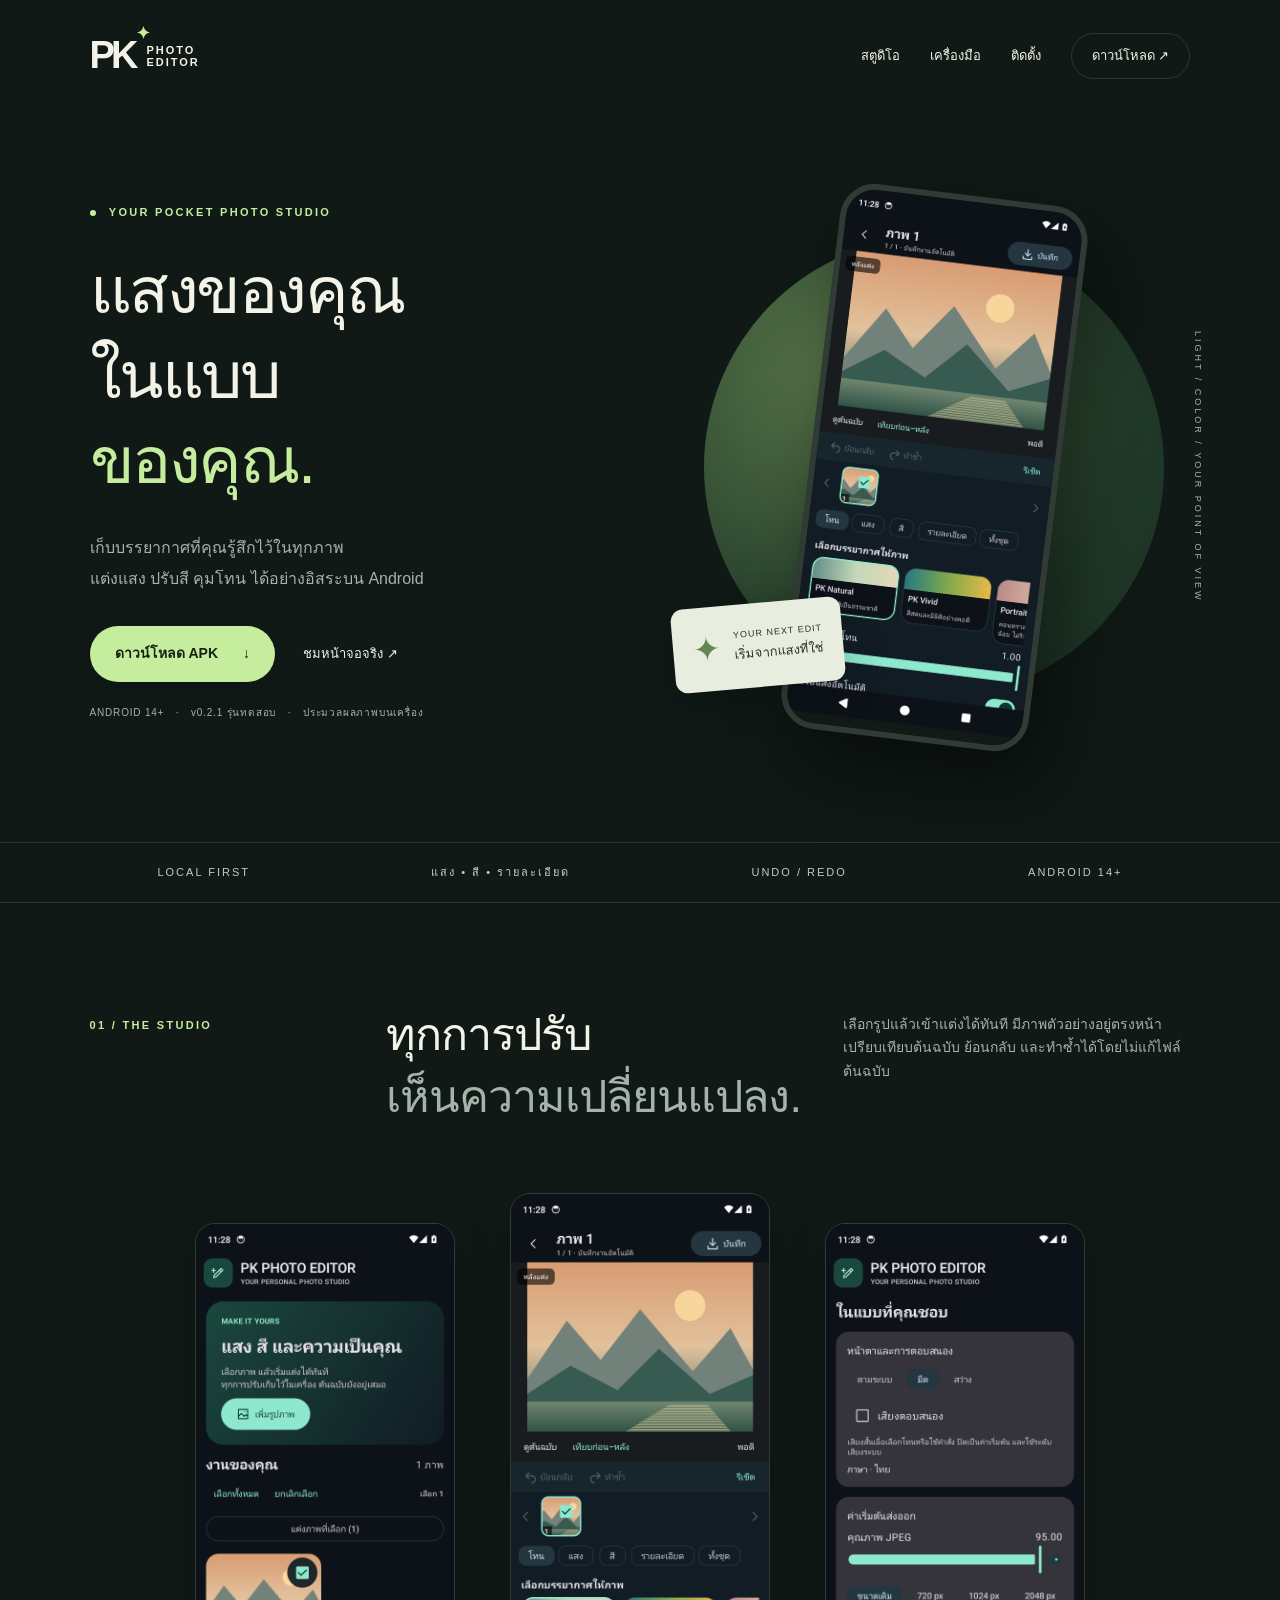
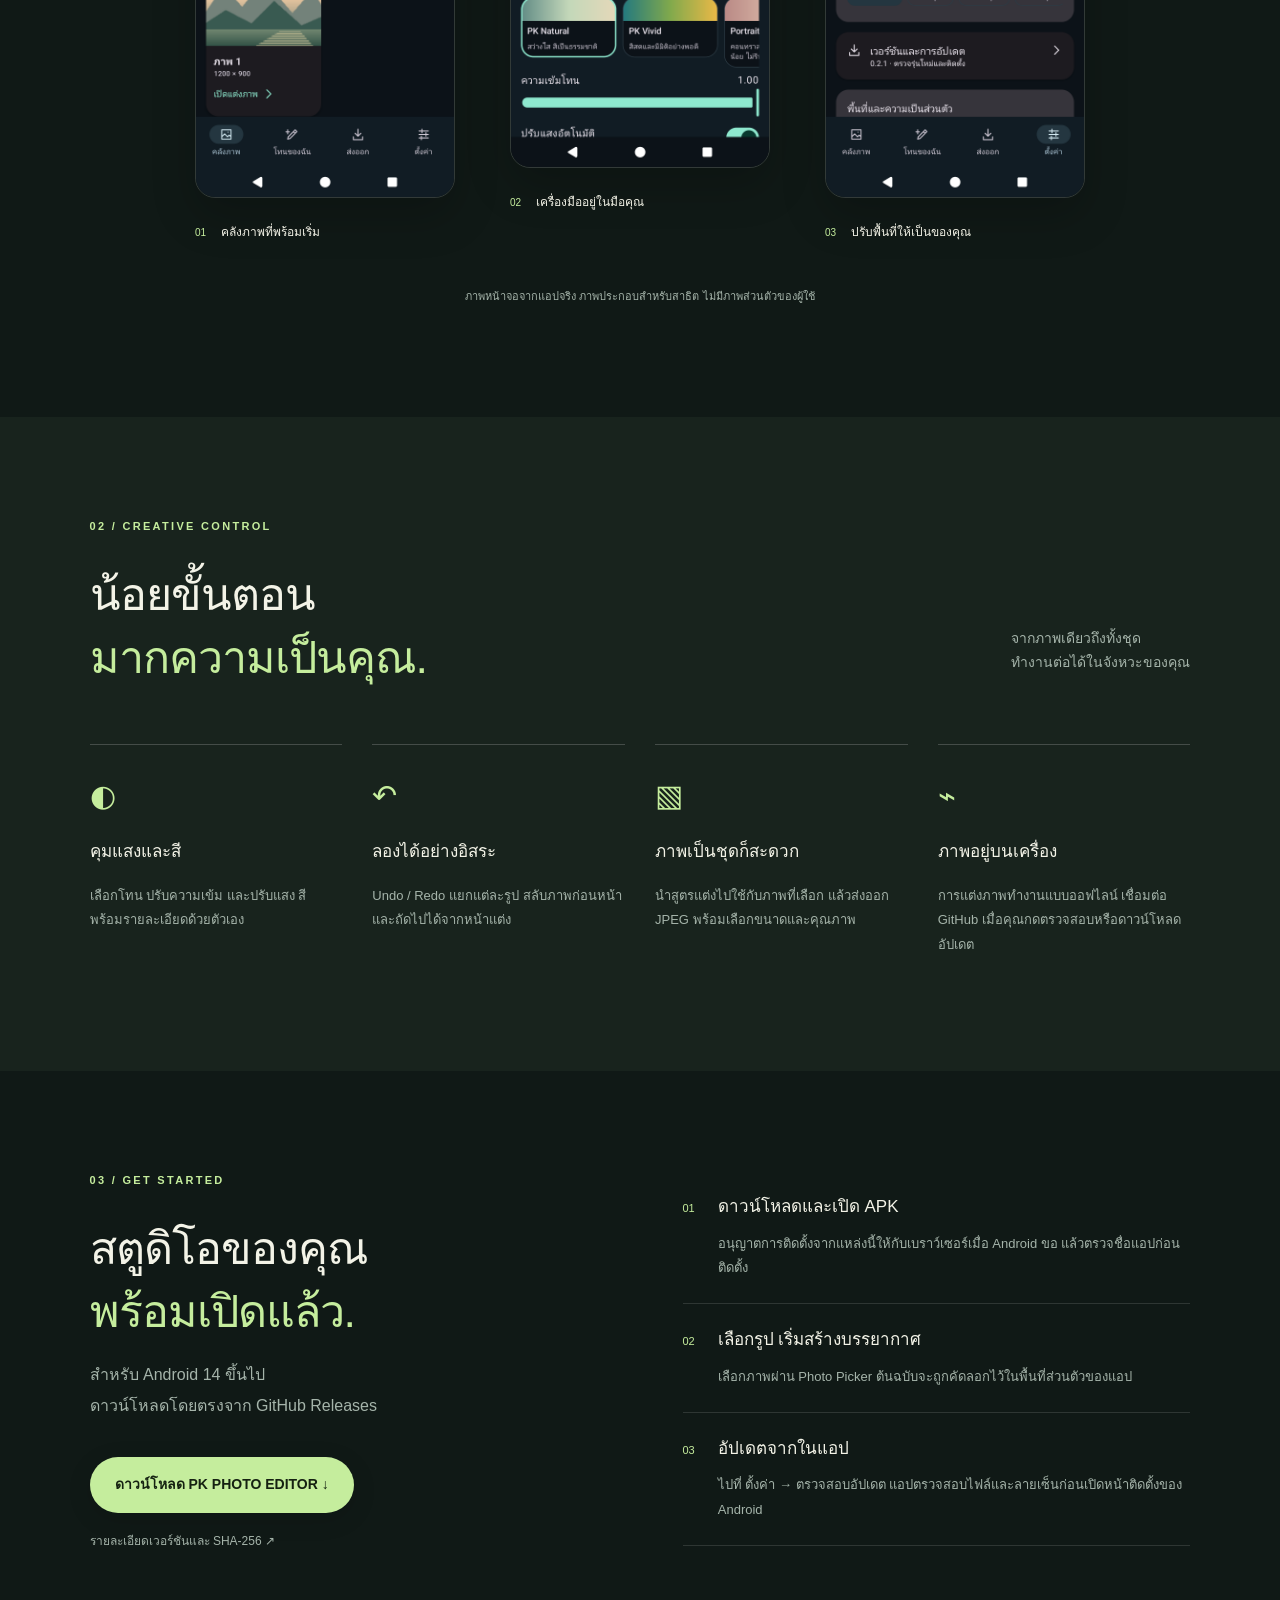
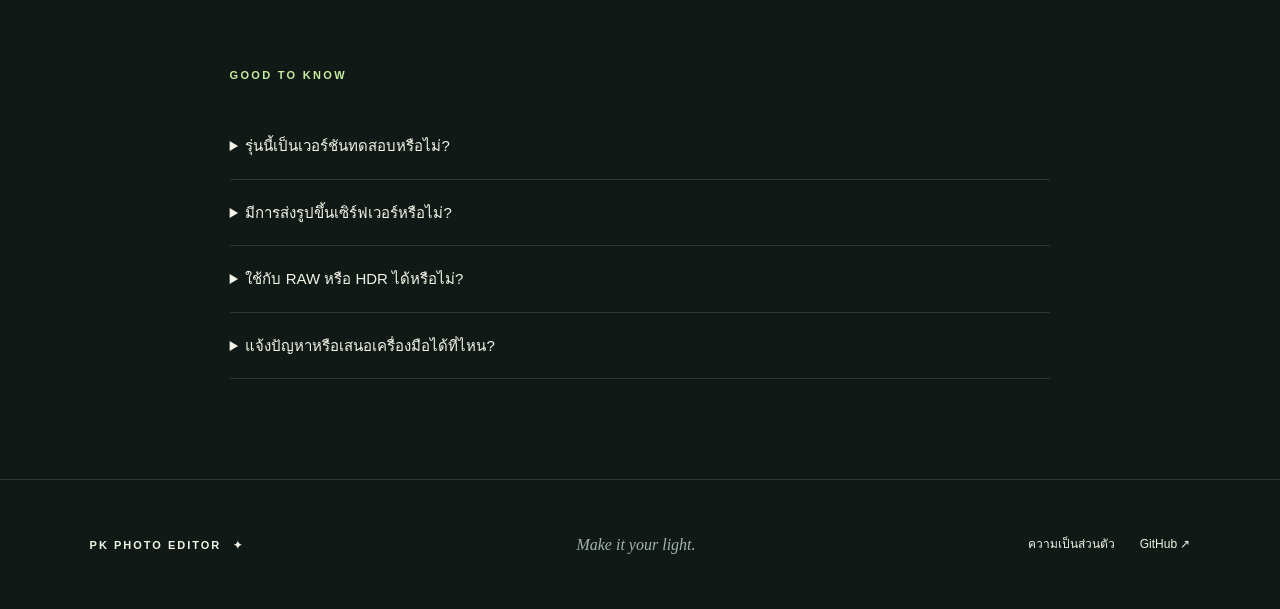
==== docs/index.html @ a4570e76 "Update official page for 0.2.1 installer fix" ====
<!doctype html>
<html lang="th"><head><meta charset="utf-8"><meta name="viewport" content="width=device-width,initial-scale=1"><meta name="theme-color" content="#101916"><meta name="description" content="PK PHOTO EDITOR โปรแกรมแต่งภาพบน Android 14 ขึ้นไป ปรับโทน แสง สี และจัดการภาพเป็นชุดบนเครื่องของคุณ"><title>PK PHOTO EDITOR — Make it your light.</title><link rel="stylesheet" href="style.css"></head>
<body><a class="skip" href="#main">ข้ามไปเนื้อหา</a><header><a class="brand" href="#" aria-label="PK PHOTO EDITOR หน้าแรก"><span class="mark">PK<span>✦</span></span><span>PHOTO<br>EDITOR</span></a><nav aria-label="เมนูหลัก"><a href="#studio">สตูดิโอ</a><a href="#features">เครื่องมือ</a><a href="#install">ติดตั้ง</a><a class="nav-download" href="https://github.com/hertzscream/PK-PHOTO-EDITOR/releases/latest">ดาวน์โหลด ↗</a></nav></header>
<main id="main"><section class="hero"><div class="hero-copy"><p class="eyebrow"><span class="dot"></span> YOUR POCKET PHOTO STUDIO</p><h1>แสงของคุณ<br>ในแบบ<span class="serif">ของคุณ.</span></h1><p class="lead">เก็บบรรยากาศที่คุณรู้สึกไว้ในทุกภาพ<br>แต่งแสง ปรับสี คุมโทน ได้อย่างอิสระบน Android</p><div class="actions"><a class="button primary" href="https://github.com/hertzscream/PK-PHOTO-EDITOR/releases/latest/download/PK-PHOTO-EDITOR.apk">ดาวน์โหลด APK <span>↓</span></a><a class="text-link" href="#studio">ชมหน้าจอจริง ↗</a></div><p class="meta">ANDROID 14+ <span>·</span> v0.2.1 รุ่นทดสอบ <span>·</span> ประมวลผลภาพบนเครื่อง</p></div><div class="hero-art"><div class="orb"></div><div class="phone"><div class="phone-top">PK PHOTO EDITOR <span>●</span></div><img src="assets/editor.png" width="450" height="1000" alt="หน้าจอแต่งภาพจริงของ PK PHOTO EDITOR" fetchpriority="high"><div class="phone-bottom"></div></div><div class="floating-note"><span>✦</span><div>YOUR NEXT EDIT<br><strong>เริ่มจากแสงที่ใช่</strong></div></div><span class="vertical-caption">LIGHT / COLOR / YOUR POINT OF VIEW</span></div></section>
<div class="ribbon"><span>LOCAL FIRST</span><span>แสง • สี • รายละเอียด</span><span>UNDO / REDO</span><span>ANDROID 14+</span></div>
<section class="studio section" id="studio"><div class="section-heading"><p class="eyebrow">01 / THE STUDIO</p><h2>ทุกการปรับ<br><span class="muted">เห็นความเปลี่ยนแปลง.</span></h2><p>เลือกรูปแล้วเข้าแต่งได้ทันที มีภาพตัวอย่างอยู่ตรงหน้า เปรียบเทียบต้นฉบับ ย้อนกลับ และทำซ้ำได้โดยไม่แก้ไฟล์ต้นฉบับ</p></div><div class="screens"><figure><img src="assets/library.png" alt="คลังรูปพร้อมปุ่มเปิดแต่งภาพ" loading="lazy" width="450" height="1000"><figcaption><span>01</span> คลังภาพที่พร้อมเริ่ม</figcaption></figure><figure class="featured"><img src="assets/editor.png" alt="ตัวอย่างภาพ เครื่องมือปรับโทน และปุ่มย้อนกลับ" loading="lazy" width="450" height="1000"><figcaption><span>02</span> เครื่องมืออยู่ในมือคุณ</figcaption></figure><figure><img src="assets/settings.png" alt="หน้าตั้งค่าธีม เสียง และตรวจสอบอัปเดต" loading="lazy" width="450" height="1000"><figcaption><span>03</span> ปรับพื้นที่ให้เป็นของคุณ</figcaption></figure></div><p class="caption">ภาพหน้าจอจากแอปจริง ภาพประกอบสำหรับสาธิต ไม่มีภาพส่วนตัวของผู้ใช้</p></section>
<section class="features section" id="features"><p class="eyebrow">02 / CREATIVE CONTROL</p><div class="feature-heading"><h2>น้อยขั้นตอน<br><span class="serif">มากความเป็นคุณ.</span></h2><p>จากภาพเดียวถึงทั้งชุด<br>ทำงานต่อได้ในจังหวะของคุณ</p></div><div class="feature-grid"><article><span class="feature-icon">◐</span><h3>คุมแสงและสี</h3><p>เลือกโทน ปรับความเข้ม และปรับแสง สี พร้อมรายละเอียดด้วยตัวเอง</p></article><article><span class="feature-icon">↶</span><h3>ลองได้อย่างอิสระ</h3><p>Undo / Redo แยกแต่ละรูป สลับภาพก่อนหน้าและถัดไปได้จากหน้าแต่ง</p></article><article><span class="feature-icon">▧</span><h3>ภาพเป็นชุดก็สะดวก</h3><p>นำสูตรแต่งไปใช้กับภาพที่เลือก แล้วส่งออก JPEG พร้อมเลือกขนาดและคุณภาพ</p></article><article><span class="feature-icon">⌁</span><h3>ภาพอยู่บนเครื่อง</h3><p>การแต่งภาพทำงานแบบออฟไลน์ เชื่อมต่อ GitHub เมื่อคุณกดตรวจสอบหรือดาวน์โหลดอัปเดต</p></article></div></section>
<section class="install section" id="install"><div><p class="eyebrow">03 / GET STARTED</p><h2>สตูดิโอของคุณ<br><span class="serif">พร้อมเปิดแล้ว.</span></h2><p class="lead">สำหรับ Android 14 ขึ้นไป<br>ดาวน์โหลดโดยตรงจาก GitHub Releases</p><a class="button primary" href="https://github.com/hertzscream/PK-PHOTO-EDITOR/releases/latest/download/PK-PHOTO-EDITOR.apk">ดาวน์โหลด PK PHOTO EDITOR ↓</a><a class="release-link" href="https://github.com/hertzscream/PK-PHOTO-EDITOR/releases/latest">รายละเอียดเวอร์ชันและ SHA-256 ↗</a></div><ol><li><span>01</span><div><h3>ดาวน์โหลดและเปิด APK</h3><p>อนุญาตการติดตั้งจากแหล่งนี้ให้กับเบราว์เซอร์เมื่อ Android ขอ แล้วตรวจชื่อแอปก่อนติดตั้ง</p></div></li><li><span>02</span><div><h3>เลือกรูป เริ่มสร้างบรรยากาศ</h3><p>เลือกภาพผ่าน Photo Picker ต้นฉบับจะถูกคัดลอกไว้ในพื้นที่ส่วนตัวของแอป</p></div></li><li><span>03</span><div><h3>อัปเดตจากในแอป</h3><p>ไปที่ ตั้งค่า → ตรวจสอบอัปเดต แอปตรวจสอบไฟล์และลายเซ็นก่อนเปิดหน้าติดตั้งของ Android</p></div></li></ol></section>
<section class="faq section"><p class="eyebrow">GOOD TO KNOW</p><details><summary>รุ่นนี้เป็นเวอร์ชันทดสอบหรือไม่?</summary><p>ใช่ รุ่น 0.2.1 เป็น APK สำหรับทดสอบ ใช้ debug signing เดิมเพื่ออัปเดตจากรุ่นก่อนหน้า ควรสำรองภาพที่ส่งออกแล้วก่อนเปลี่ยนเครื่องหรือถอนการติดตั้ง</p></details><details><summary>มีการส่งรูปขึ้นเซิร์ฟเวอร์หรือไม่?</summary><p>ไม่มีการอัปโหลดรูปเพื่อแต่งภาพ รูปและสูตรแต่งจัดเก็บบนเครื่อง การตรวจสอบอัปเดตติดต่อ GitHub เพื่อรับข้อมูลเวอร์ชันและ APK เท่านั้น</p></details><details><summary>ใช้กับ RAW หรือ HDR ได้หรือไม่?</summary><p>ระบบแต่งและส่งออกปัจจุบันเป็น SDR JPEG ไม่ใช่กระบวนการพัฒนา RAW หรือส่งออก HDR</p></details><details><summary>แจ้งปัญหาหรือเสนอเครื่องมือได้ที่ไหน?</summary><p><a href="https://github.com/hertzscream/PK-PHOTO-EDITOR/issues">เปิด Issue บน GitHub</a> พร้อมรุ่น Android และขั้นตอนที่พบปัญหา โปรดอย่าแนบภาพส่วนตัวหรือข้อมูลลับ</p></details></section></main>
<footer><a class="brand" href="#">PK PHOTO EDITOR <span>✦</span></a><p>Make it your light.</p><div><a href="privacy.html">ความเป็นส่วนตัว</a><a href="https://github.com/hertzscream/PK-PHOTO-EDITOR">GitHub ↗</a></div></footer></body></html>
---- docs/style.css ----
:root{color-scheme:dark;--bg:#101916;--panel:#19251f;--ink:#f3f3e7;--muted:#a5b4aa;--mint:#c5ed9d;--line:#ffffff20}*{box-sizing:border-box}html{scroll-behavior:smooth;scroll-padding-top:30px}body{margin:0;background:var(--bg);color:var(--ink);font-family:Tahoma,"Segoe UI",sans-serif;line-height:1.7}a{color:inherit;text-decoration:none}a:focus-visible,summary:focus-visible{outline:3px solid var(--mint);outline-offset:5px}a:hover{color:var(--mint)}header,main,footer{max-width:1440px;margin:auto}header{height:112px;display:flex;align-items:center;justify-content:space-between;padding:0 7%}.brand{display:flex;align-items:center;gap:12px;font-size:11px;font-weight:800;line-height:1.1;letter-spacing:2px}.mark{font-size:38px;letter-spacing:-4px;position:relative}.mark span{font-size:17px;position:absolute;right:-12px;top:-10px;color:var(--mint)}nav{display:flex;align-items:center;gap:30px;font-size:13px}.nav-download{border:1px solid var(--line);padding:11px 20px;border-radius:25px}.hero{padding:55px 7% 75px;display:grid;grid-template-columns:1.15fr 1fr;min-height:730px;align-items:center;overflow:hidden}.eyebrow{font-size:11px;letter-spacing:2.3px;font-weight:700;color:var(--mint);margin:0 0 28px}.dot{display:inline-block;background:var(--mint);height:6px;width:6px;border-radius:50%;margin-right:8px}h1{font-size:clamp(45px,5.1vw,74px);font-weight:500;line-height:1.3;letter-spacing:-2.5px;margin:0 0 28px}.serif{color:var(--mint);font-weight:400}h1 .serif{display:block}.lead{color:var(--muted);font-size:16px;line-height:1.95}.actions{display:flex;gap:28px;align-items:center;margin:32px 0 22px}.button{display:inline-flex;align-items:center;justify-content:center;gap:25px;padding:16px 25px;border-radius:40px;font-weight:700;font-size:14px}.primary{background:var(--mint);color:#152111;box-shadow:0 6px 25px #0002}.primary:hover{background:#d8ffb4;color:#152111;transform:translateY(-2px)}.text-link{font-size:13px}.meta{font-size:10px;letter-spacing:.8px;color:var(--muted)}.meta span{padding:0 8px}.hero-art{height:590px;position:relative;display:flex;justify-content:center;align-items:center}.orb{position:absolute;width:460px;height:460px;background:radial-gradient(circle at 30% 30%,#587649,#213a29 65%,#1a2e22);border-radius:50%}.phone{position:relative;width:249px;border:6px solid #2f3b34;border-radius:35px;overflow:hidden;background:#101916;box-shadow:20px 35px 70px #0007;transform:rotate(7deg)}.phone img{display:block;width:100%;height:auto;aspect-ratio:450/1000;object-fit:cover}.phone-top{display:none}.phone-bottom{height:10px;background:#121916}.floating-note{position:absolute;bottom:75px;left:-5px;display:flex;align-items:center;gap:12px;background:#e9eddf;color:#263524;padding:14px 20px;border-radius:12px;box-shadow:0 10px 40px #0003;transform:rotate(-5deg);font-size:9px;letter-spacing:1px}.floating-note>span{font-size:33px;color:#668555}.floating-note strong{font-size:13px;letter-spacing:0;font-weight:500}.vertical-caption{position:absolute;right:-15px;writing-mode:vertical-rl;letter-spacing:3px;font-size:9px;color:var(--muted)}.ribbon{display:flex;justify-content:space-around;gap:20px;padding:20px 6%;border-top:1px solid var(--line);border-bottom:1px solid var(--line);font-size:11px;letter-spacing:2px;color:#c2cebf}.section{padding:100px 7%}h2{font-size:clamp(32px,3.5vw,48px);line-height:1.4;letter-spacing:-1px;font-weight:500;margin:0}.muted{color:var(--muted)}.section-heading{display:grid;grid-template-columns:1fr 1.6fr 1.3fr;gap:30px;align-items:start}.section-heading .eyebrow{padding-top:13px}.section-heading>p:last-child{color:var(--muted);font-size:14px;margin:10px 0}.screens{display:grid;grid-template-columns:repeat(3,1fr);gap:55px;max-width:890px;margin:65px auto 0;align-items:start}figure{margin:30px 0 0}figure.featured{margin:0}figure img{width:100%;height:auto;border-radius:20px;border:1px solid #ffffff25;box-shadow:0 18px 45px #0003}figcaption{font-size:12px;margin:15px 0}figcaption span{color:var(--mint);margin-right:12px;font-size:10px}.caption{color:var(--muted);font-size:11px;text-align:center;margin-top:30px}.features{background:#18231d}.feature-heading{display:flex;align-items:end;justify-content:space-between;gap:30px}.feature-heading>p{color:var(--muted);font-size:14px}.feature-grid{display:grid;grid-template-columns:repeat(4,1fr);gap:30px;margin-top:55px}.feature-grid article{border-top:1px solid #ffffff30;padding-top:25px}.feature-icon{color:var(--mint);font-size:30px}h3{font-size:17px;font-weight:500}.feature-grid p,.install li p{font-size:13px;color:var(--muted);line-height:1.9}.install{display:grid;grid-template-columns:1fr 1fr;gap:85px}.release-link{display:block;font-size:12px;color:var(--muted);margin-top:18px}.install .button{margin-top:20px}.install ol{padding:0;list-style:none;margin:0}.install li{display:flex;gap:23px;padding:22px 0;border-bottom:1px solid var(--line)}.install li>span{font-size:11px;color:var(--mint);padding-top:6px}.install h3{margin:0 0 10px}.install li p{margin:0}.faq{padding-top:15px;max-width:1000px;margin:auto}details{border-bottom:1px solid var(--line);padding:20px 0}summary{cursor:pointer;font-size:15px}details p{color:var(--muted);font-size:14px;max-width:760px}details a{text-decoration:underline}footer{border-top:1px solid var(--line);padding:35px 7%;display:flex;align-items:center;justify-content:space-between;gap:20px}footer p{font-family:Georgia,serif;font-style:italic;color:var(--muted)}footer div{display:flex;gap:25px;font-size:12px}.skip{position:absolute;top:-100px;left:20px;padding:12px;background:var(--mint);color:#101916;z-index:9}.skip:focus{top:10px}@media(max-width:850px){header{height:90px;padding:0 6%}nav{gap:16px}nav a:first-child{display:none}.hero{grid-template-columns:1fr 1fr;padding:35px 6% 60px;min-height:auto}h1{font-size:45px}.hero-art{height:490px}.orb{width:330px;height:330px}.phone{width:210px}.floating-note{left:-10px;bottom:20px}.vertical-caption{display:none}.section{padding:70px 6%}.section-heading{grid-template-columns:1fr 1.6fr}.section-heading>p:last-child{grid-column:2}.screens{gap:25px}.feature-grid{grid-template-columns:1fr 1fr}.install{gap:40px}.actions{align-items:start;flex-direction:column;gap:16px}.ribbon{font-size:9px;letter-spacing:1px}}@media(max-width:700px){nav a{display:none}nav .nav-download{display:block}.hero{display:flex;flex-direction:column;align-items:start;gap:30px;padding-top:30px}.hero-copy{width:100%}h1{font-size:48px}.hero-art{height:490px;width:100%}.phone{width:215px}.floating-note{left:4%;bottom:30px}.orb{width:350px;height:350px}.lead{font-size:14px}.actions{flex-direction:row;align-items:center;gap:18px}.button{font-size:12px;padding:15px 20px}.meta{font-size:9px;letter-spacing:0}.ribbon span:nth-child(2){display:none}.section-heading{display:block}.section-heading>p:last-child{max-width:330px;margin-top:22px}.screens{gap:14px;grid-template-columns:1fr 1fr;margin-top:35px}.screens figure:last-child{display:none}.screens figure{margin:15px 0 0}.screens figure.featured{margin:0}.screens img{border-radius:15px}figcaption{font-size:10px}figcaption span{margin-right:5px}.feature-heading{display:block}.feature-heading>p{margin-top:25px}.feature-grid{gap:25px}.feature-grid h3{font-size:15px}.feature-grid p{font-size:12px}.install{display:block}.install ol{margin-top:40px}.section{padding:60px 6%}.faq{padding-top:0}footer{flex-wrap:wrap}footer .brand{font-size:10px}footer p{font-size:13px}footer div{width:100%;font-size:11px}summary{font-size:14px}}@media(prefers-reduced-motion:reduce){html{scroll-behavior:auto}.primary:hover{transform:none}}
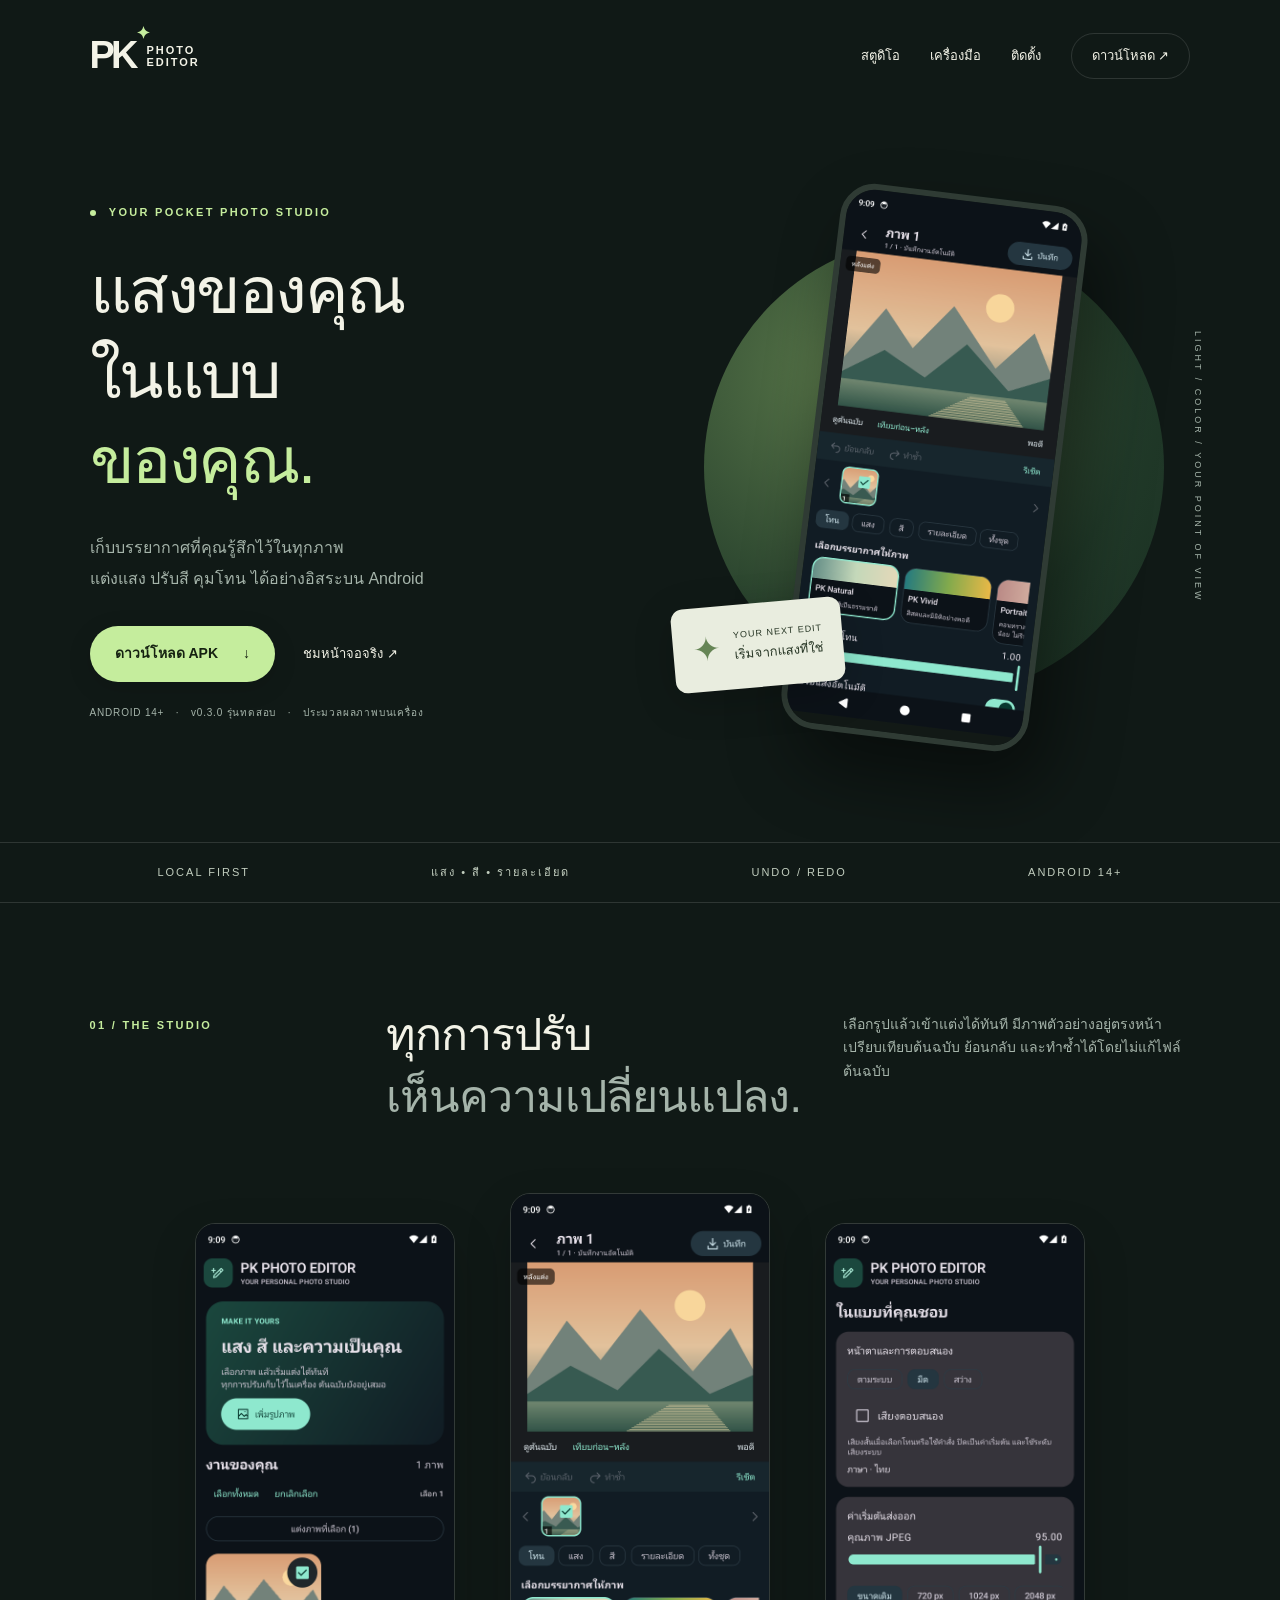
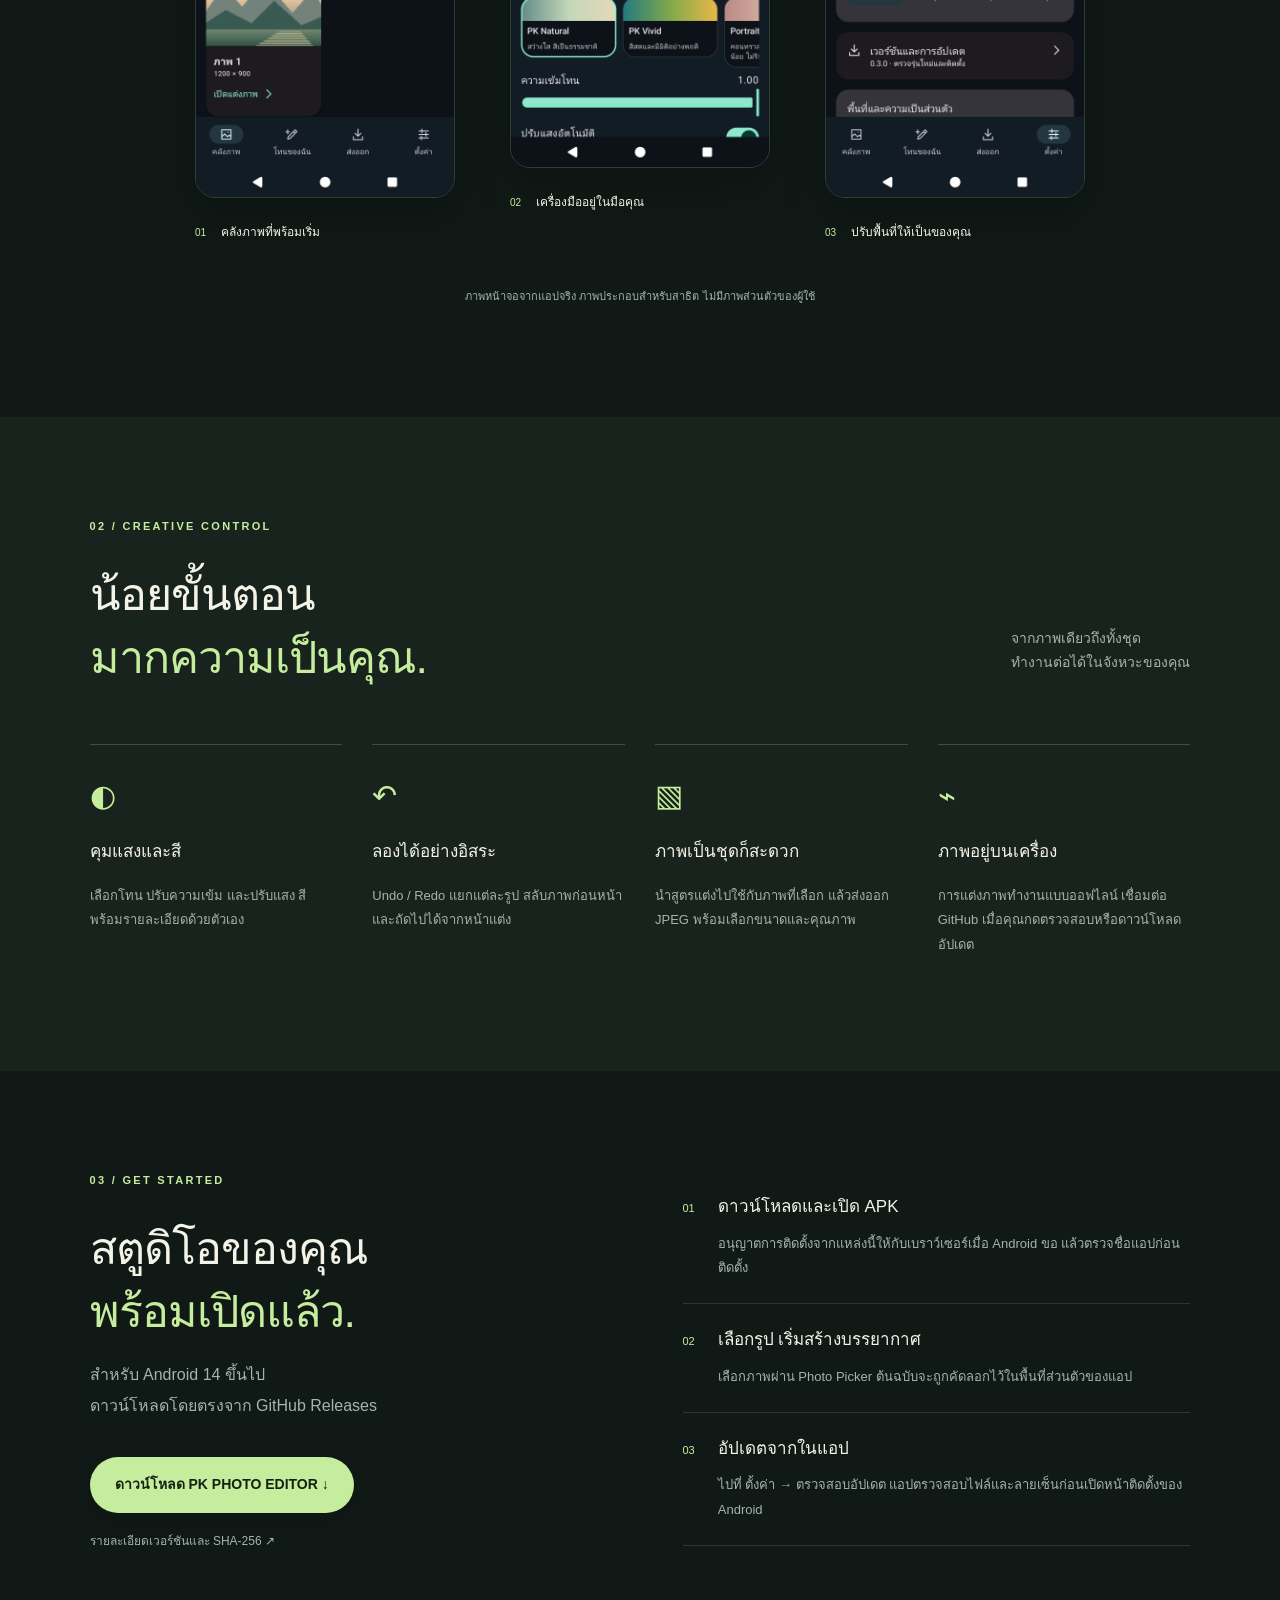
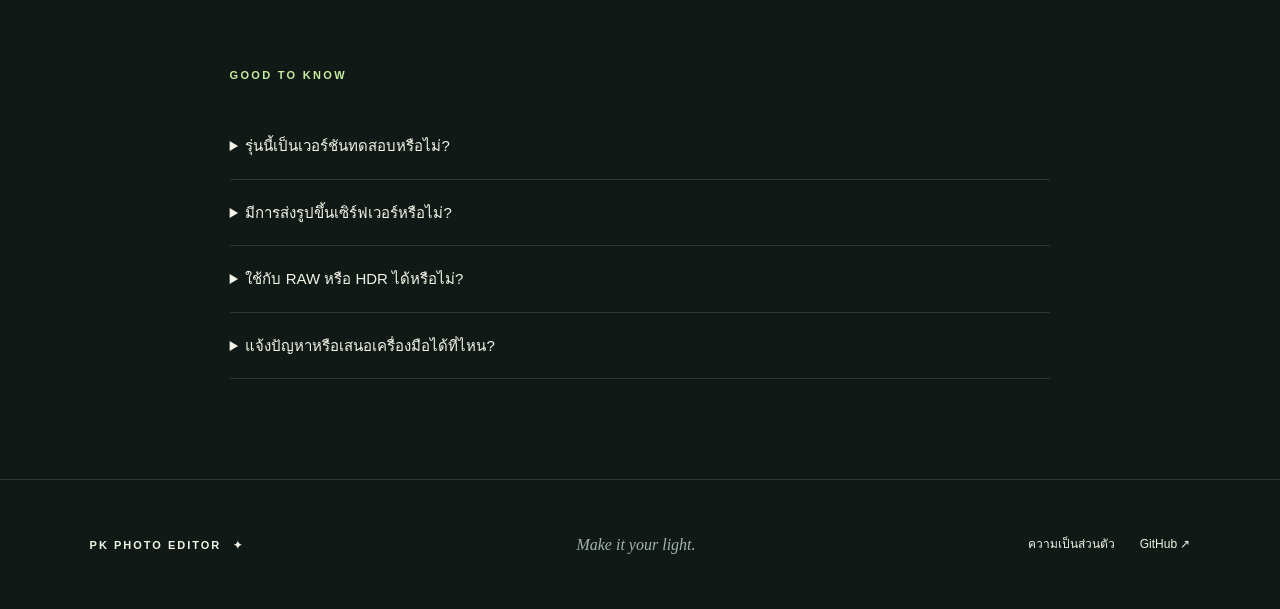
==== commit 60350b24: "Announce 0.3.0 DSLR color presets and update product screenshots" ====
--- a/docs/index.html
+++ b/docs/index.html
@@ -1,10 +1,10 @@
 <!doctype html>
 <html lang="th"><head><meta charset="utf-8"><meta name="viewport" content="width=device-width,initial-scale=1"><meta name="theme-color" content="#101916"><meta name="description" content="PK PHOTO EDITOR โปรแกรมแต่งภาพบน Android 14 ขึ้นไป ปรับโทน แสง สี และจัดการภาพเป็นชุดบนเครื่องของคุณ"><title>PK PHOTO EDITOR — Make it your light.</title><link rel="stylesheet" href="style.css"></head>
 <body><a class="skip" href="#main">ข้ามไปเนื้อหา</a><header><a class="brand" href="#" aria-label="PK PHOTO EDITOR หน้าแรก"><span class="mark">PK<span>✦</span></span><span>PHOTO<br>EDITOR</span></a><nav aria-label="เมนูหลัก"><a href="#studio">สตูดิโอ</a><a href="#features">เครื่องมือ</a><a href="#install">ติดตั้ง</a><a class="nav-download" href="https://github.com/hertzscream/PK-PHOTO-EDITOR/releases/latest">ดาวน์โหลด ↗</a></nav></header>
-<main id="main"><section class="hero"><div class="hero-copy"><p class="eyebrow"><span class="dot"></span> YOUR POCKET PHOTO STUDIO</p><h1>แสงของคุณ<br>ในแบบ<span class="serif">ของคุณ.</span></h1><p class="lead">เก็บบรรยากาศที่คุณรู้สึกไว้ในทุกภาพ<br>แต่งแสง ปรับสี คุมโทน ได้อย่างอิสระบน Android</p><div class="actions"><a class="button primary" href="https://github.com/hertzscream/PK-PHOTO-EDITOR/releases/latest/download/PK-PHOTO-EDITOR.apk">ดาวน์โหลด APK <span>↓</span></a><a class="text-link" href="#studio">ชมหน้าจอจริง ↗</a></div><p class="meta">ANDROID 14+ <span>·</span> v0.2.1 รุ่นทดสอบ <span>·</span> ประมวลผลภาพบนเครื่อง</p></div><div class="hero-art"><div class="orb"></div><div class="phone"><div class="phone-top">PK PHOTO EDITOR <span>●</span></div><img src="assets/editor.png" width="450" height="1000" alt="หน้าจอแต่งภาพจริงของ PK PHOTO EDITOR" fetchpriority="high"><div class="phone-bottom"></div></div><div class="floating-note"><span>✦</span><div>YOUR NEXT EDIT<br><strong>เริ่มจากแสงที่ใช่</strong></div></div><span class="vertical-caption">LIGHT / COLOR / YOUR POINT OF VIEW</span></div></section>
+<main id="main"><section class="hero"><div class="hero-copy"><p class="eyebrow"><span class="dot"></span> YOUR POCKET PHOTO STUDIO</p><h1>แสงของคุณ<br>ในแบบ<span class="serif">ของคุณ.</span></h1><p class="lead">เก็บบรรยากาศที่คุณรู้สึกไว้ในทุกภาพ<br>แต่งแสง ปรับสี คุมโทน ได้อย่างอิสระบน Android</p><div class="actions"><a class="button primary" href="https://github.com/hertzscream/PK-PHOTO-EDITOR/releases/latest/download/PK-PHOTO-EDITOR.apk">ดาวน์โหลด APK <span>↓</span></a><a class="text-link" href="#studio">ชมหน้าจอจริง ↗</a></div><p class="meta">ANDROID 14+ <span>·</span> v0.3.0 รุ่นทดสอบ <span>·</span> ประมวลผลภาพบนเครื่อง</p></div><div class="hero-art"><div class="orb"></div><div class="phone"><div class="phone-top">PK PHOTO EDITOR <span>●</span></div><img src="assets/editor.png" width="450" height="1000" alt="หน้าจอแต่งภาพจริงของ PK PHOTO EDITOR" fetchpriority="high"><div class="phone-bottom"></div></div><div class="floating-note"><span>✦</span><div>YOUR NEXT EDIT<br><strong>เริ่มจากแสงที่ใช่</strong></div></div><span class="vertical-caption">LIGHT / COLOR / YOUR POINT OF VIEW</span></div></section>
 <div class="ribbon"><span>LOCAL FIRST</span><span>แสง • สี • รายละเอียด</span><span>UNDO / REDO</span><span>ANDROID 14+</span></div>
 <section class="studio section" id="studio"><div class="section-heading"><p class="eyebrow">01 / THE STUDIO</p><h2>ทุกการปรับ<br><span class="muted">เห็นความเปลี่ยนแปลง.</span></h2><p>เลือกรูปแล้วเข้าแต่งได้ทันที มีภาพตัวอย่างอยู่ตรงหน้า เปรียบเทียบต้นฉบับ ย้อนกลับ และทำซ้ำได้โดยไม่แก้ไฟล์ต้นฉบับ</p></div><div class="screens"><figure><img src="assets/library.png" alt="คลังรูปพร้อมปุ่มเปิดแต่งภาพ" loading="lazy" width="450" height="1000"><figcaption><span>01</span> คลังภาพที่พร้อมเริ่ม</figcaption></figure><figure class="featured"><img src="assets/editor.png" alt="ตัวอย่างภาพ เครื่องมือปรับโทน และปุ่มย้อนกลับ" loading="lazy" width="450" height="1000"><figcaption><span>02</span> เครื่องมืออยู่ในมือคุณ</figcaption></figure><figure><img src="assets/settings.png" alt="หน้าตั้งค่าธีม เสียง และตรวจสอบอัปเดต" loading="lazy" width="450" height="1000"><figcaption><span>03</span> ปรับพื้นที่ให้เป็นของคุณ</figcaption></figure></div><p class="caption">ภาพหน้าจอจากแอปจริง ภาพประกอบสำหรับสาธิต ไม่มีภาพส่วนตัวของผู้ใช้</p></section>
 <section class="features section" id="features"><p class="eyebrow">02 / CREATIVE CONTROL</p><div class="feature-heading"><h2>น้อยขั้นตอน<br><span class="serif">มากความเป็นคุณ.</span></h2><p>จากภาพเดียวถึงทั้งชุด<br>ทำงานต่อได้ในจังหวะของคุณ</p></div><div class="feature-grid"><article><span class="feature-icon">◐</span><h3>คุมแสงและสี</h3><p>เลือกโทน ปรับความเข้ม และปรับแสง สี พร้อมรายละเอียดด้วยตัวเอง</p></article><article><span class="feature-icon">↶</span><h3>ลองได้อย่างอิสระ</h3><p>Undo / Redo แยกแต่ละรูป สลับภาพก่อนหน้าและถัดไปได้จากหน้าแต่ง</p></article><article><span class="feature-icon">▧</span><h3>ภาพเป็นชุดก็สะดวก</h3><p>นำสูตรแต่งไปใช้กับภาพที่เลือก แล้วส่งออก JPEG พร้อมเลือกขนาดและคุณภาพ</p></article><article><span class="feature-icon">⌁</span><h3>ภาพอยู่บนเครื่อง</h3><p>การแต่งภาพทำงานแบบออฟไลน์ เชื่อมต่อ GitHub เมื่อคุณกดตรวจสอบหรือดาวน์โหลดอัปเดต</p></article></div></section>
 <section class="install section" id="install"><div><p class="eyebrow">03 / GET STARTED</p><h2>สตูดิโอของคุณ<br><span class="serif">พร้อมเปิดแล้ว.</span></h2><p class="lead">สำหรับ Android 14 ขึ้นไป<br>ดาวน์โหลดโดยตรงจาก GitHub Releases</p><a class="button primary" href="https://github.com/hertzscream/PK-PHOTO-EDITOR/releases/latest/download/PK-PHOTO-EDITOR.apk">ดาวน์โหลด PK PHOTO EDITOR ↓</a><a class="release-link" href="https://github.com/hertzscream/PK-PHOTO-EDITOR/releases/latest">รายละเอียดเวอร์ชันและ SHA-256 ↗</a></div><ol><li><span>01</span><div><h3>ดาวน์โหลดและเปิด APK</h3><p>อนุญาตการติดตั้งจากแหล่งนี้ให้กับเบราว์เซอร์เมื่อ Android ขอ แล้วตรวจชื่อแอปก่อนติดตั้ง</p></div></li><li><span>02</span><div><h3>เลือกรูป เริ่มสร้างบรรยากาศ</h3><p>เลือกภาพผ่าน Photo Picker ต้นฉบับจะถูกคัดลอกไว้ในพื้นที่ส่วนตัวของแอป</p></div></li><li><span>03</span><div><h3>อัปเดตจากในแอป</h3><p>ไปที่ ตั้งค่า → ตรวจสอบอัปเดต แอปตรวจสอบไฟล์และลายเซ็นก่อนเปิดหน้าติดตั้งของ Android</p></div></li></ol></section>
-<section class="faq section"><p class="eyebrow">GOOD TO KNOW</p><details><summary>รุ่นนี้เป็นเวอร์ชันทดสอบหรือไม่?</summary><p>ใช่ รุ่น 0.2.1 เป็น APK สำหรับทดสอบ ใช้ debug signing เดิมเพื่ออัปเดตจากรุ่นก่อนหน้า ควรสำรองภาพที่ส่งออกแล้วก่อนเปลี่ยนเครื่องหรือถอนการติดตั้ง</p></details><details><summary>มีการส่งรูปขึ้นเซิร์ฟเวอร์หรือไม่?</summary><p>ไม่มีการอัปโหลดรูปเพื่อแต่งภาพ รูปและสูตรแต่งจัดเก็บบนเครื่อง การตรวจสอบอัปเดตติดต่อ GitHub เพื่อรับข้อมูลเวอร์ชันและ APK เท่านั้น</p></details><details><summary>ใช้กับ RAW หรือ HDR ได้หรือไม่?</summary><p>ระบบแต่งและส่งออกปัจจุบันเป็น SDR JPEG ไม่ใช่กระบวนการพัฒนา RAW หรือส่งออก HDR</p></details><details><summary>แจ้งปัญหาหรือเสนอเครื่องมือได้ที่ไหน?</summary><p><a href="https://github.com/hertzscream/PK-PHOTO-EDITOR/issues">เปิด Issue บน GitHub</a> พร้อมรุ่น Android และขั้นตอนที่พบปัญหา โปรดอย่าแนบภาพส่วนตัวหรือข้อมูลลับ</p></details></section></main>
+<section class="faq section"><p class="eyebrow">GOOD TO KNOW</p><details><summary>รุ่นนี้เป็นเวอร์ชันทดสอบหรือไม่?</summary><p>ใช่ รุ่น 0.3.0 เป็น APK สำหรับทดสอบ ใช้ debug signing เดิมเพื่ออัปเดตจากรุ่นก่อนหน้า ควรสำรองภาพที่ส่งออกแล้วก่อนเปลี่ยนเครื่องหรือถอนการติดตั้ง</p></details><details><summary>มีการส่งรูปขึ้นเซิร์ฟเวอร์หรือไม่?</summary><p>ไม่มีการอัปโหลดรูปเพื่อแต่งภาพ รูปและสูตรแต่งจัดเก็บบนเครื่อง การตรวจสอบอัปเดตติดต่อ GitHub เพื่อรับข้อมูลเวอร์ชันและ APK เท่านั้น</p></details><details><summary>ใช้กับ RAW หรือ HDR ได้หรือไม่?</summary><p>ระบบแต่งและส่งออกปัจจุบันเป็น SDR JPEG ไม่ใช่กระบวนการพัฒนา RAW หรือส่งออก HDR</p></details><details><summary>แจ้งปัญหาหรือเสนอเครื่องมือได้ที่ไหน?</summary><p><a href="https://github.com/hertzscream/PK-PHOTO-EDITOR/issues">เปิด Issue บน GitHub</a> พร้อมรุ่น Android และขั้นตอนที่พบปัญหา โปรดอย่าแนบภาพส่วนตัวหรือข้อมูลลับ</p></details></section></main>
 <footer><a class="brand" href="#">PK PHOTO EDITOR <span>✦</span></a><p>Make it your light.</p><div><a href="privacy.html">ความเป็นส่วนตัว</a><a href="https://github.com/hertzscream/PK-PHOTO-EDITOR">GitHub ↗</a></div></footer></body></html>
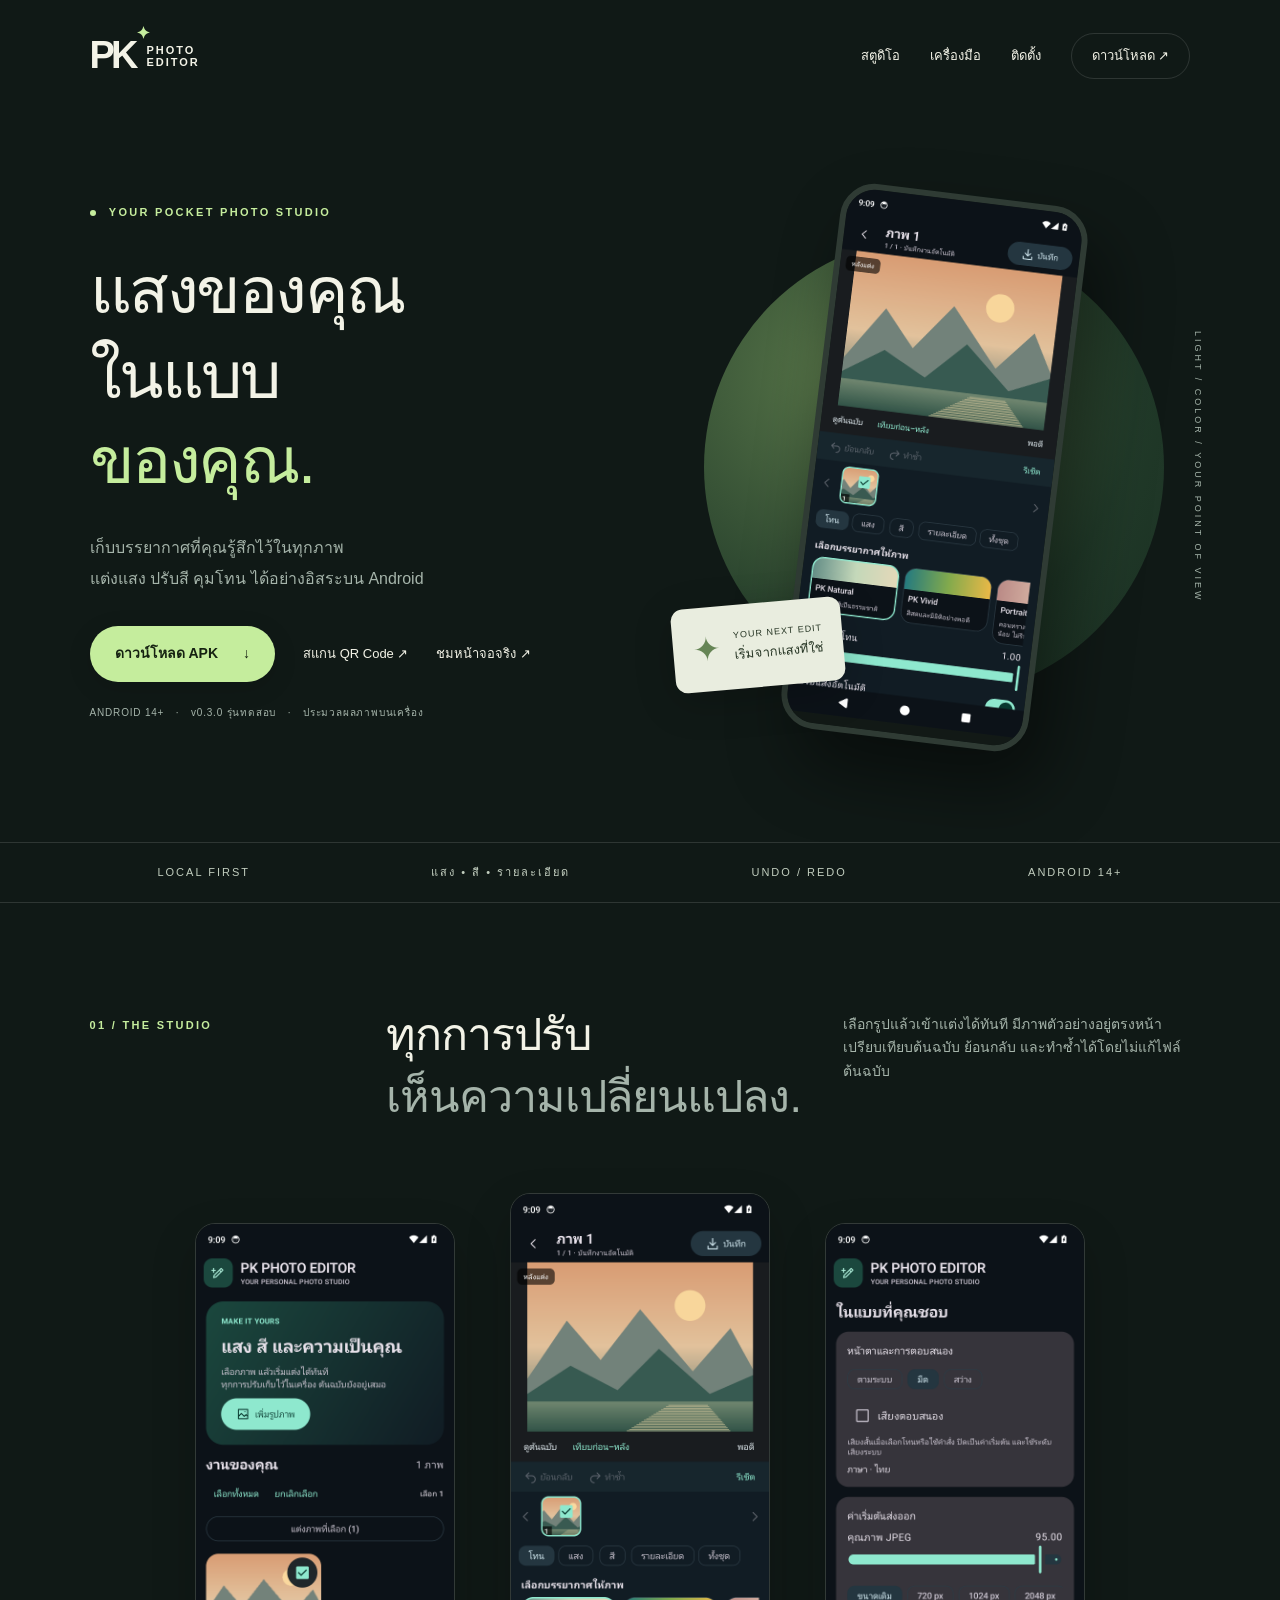
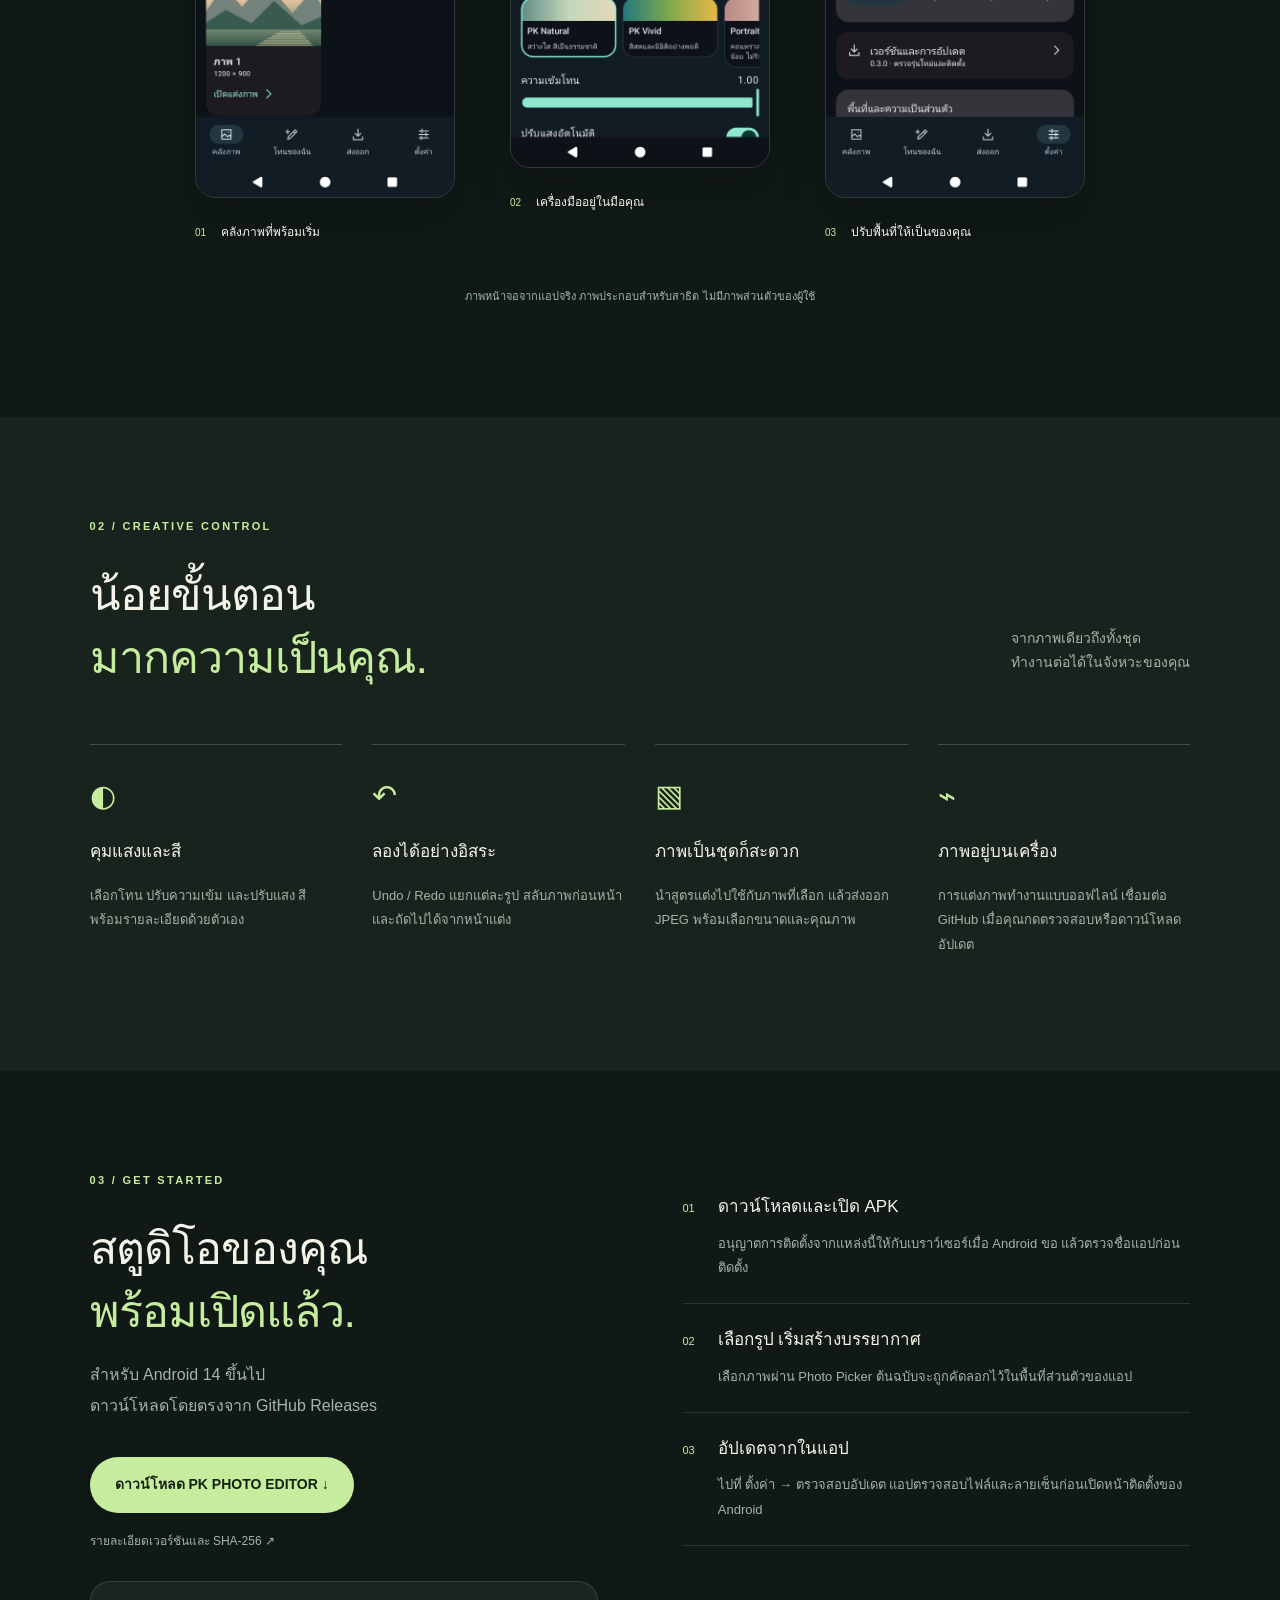
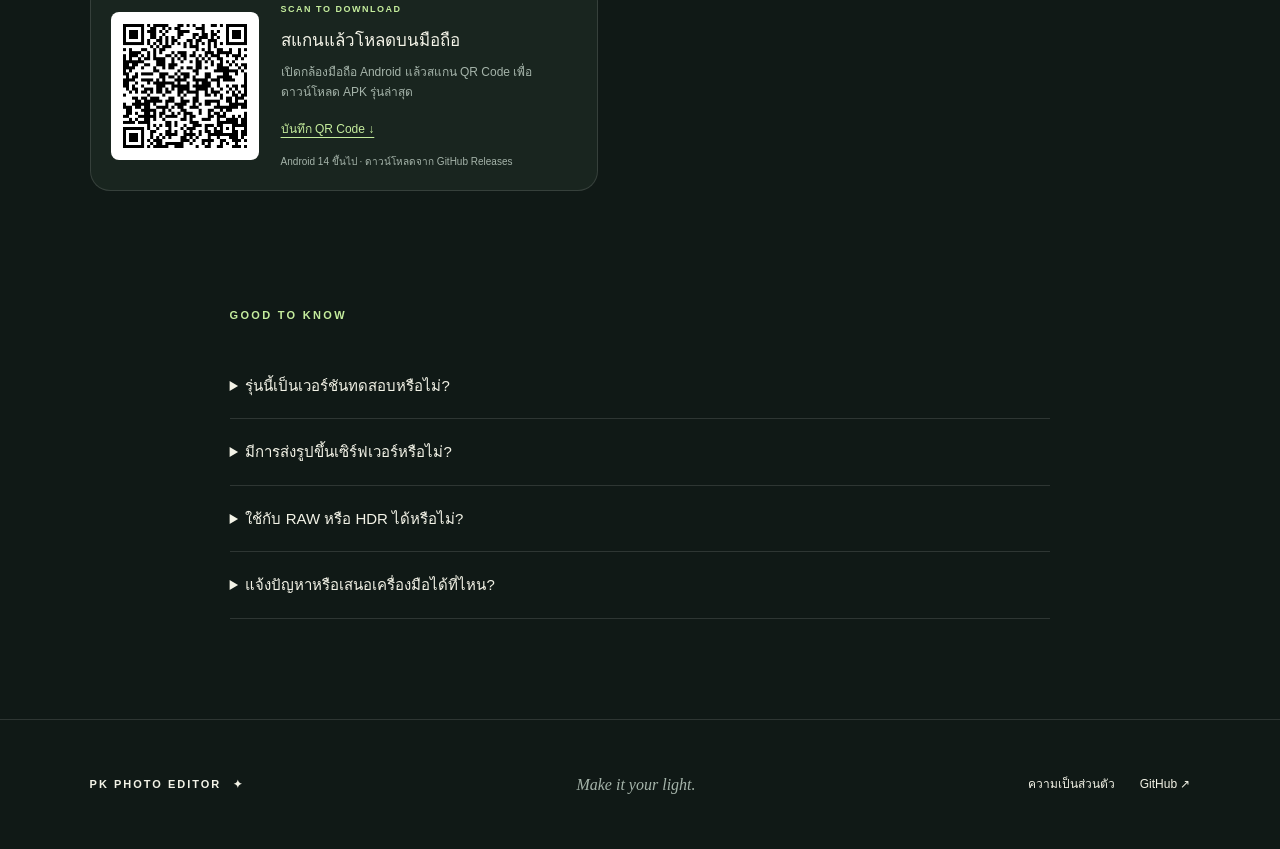
==== commit 76f4cbef: "Add static QR download option for latest Android APK" ====
--- a/docs/index.html
+++ b/docs/index.html
@@ -1,10 +1,10 @@
 <!doctype html>
 <html lang="th"><head><meta charset="utf-8"><meta name="viewport" content="width=device-width,initial-scale=1"><meta name="theme-color" content="#101916"><meta name="description" content="PK PHOTO EDITOR โปรแกรมแต่งภาพบน Android 14 ขึ้นไป ปรับโทน แสง สี และจัดการภาพเป็นชุดบนเครื่องของคุณ"><title>PK PHOTO EDITOR — Make it your light.</title><link rel="stylesheet" href="style.css"></head>
 <body><a class="skip" href="#main">ข้ามไปเนื้อหา</a><header><a class="brand" href="#" aria-label="PK PHOTO EDITOR หน้าแรก"><span class="mark">PK<span>✦</span></span><span>PHOTO<br>EDITOR</span></a><nav aria-label="เมนูหลัก"><a href="#studio">สตูดิโอ</a><a href="#features">เครื่องมือ</a><a href="#install">ติดตั้ง</a><a class="nav-download" href="https://github.com/hertzscream/PK-PHOTO-EDITOR/releases/latest">ดาวน์โหลด ↗</a></nav></header>
-<main id="main"><section class="hero"><div class="hero-copy"><p class="eyebrow"><span class="dot"></span> YOUR POCKET PHOTO STUDIO</p><h1>แสงของคุณ<br>ในแบบ<span class="serif">ของคุณ.</span></h1><p class="lead">เก็บบรรยากาศที่คุณรู้สึกไว้ในทุกภาพ<br>แต่งแสง ปรับสี คุมโทน ได้อย่างอิสระบน Android</p><div class="actions"><a class="button primary" href="https://github.com/hertzscream/PK-PHOTO-EDITOR/releases/latest/download/PK-PHOTO-EDITOR.apk">ดาวน์โหลด APK <span>↓</span></a><a class="text-link" href="#studio">ชมหน้าจอจริง ↗</a></div><p class="meta">ANDROID 14+ <span>·</span> v0.3.0 รุ่นทดสอบ <span>·</span> ประมวลผลภาพบนเครื่อง</p></div><div class="hero-art"><div class="orb"></div><div class="phone"><div class="phone-top">PK PHOTO EDITOR <span>●</span></div><img src="assets/editor.png" width="450" height="1000" alt="หน้าจอแต่งภาพจริงของ PK PHOTO EDITOR" fetchpriority="high"><div class="phone-bottom"></div></div><div class="floating-note"><span>✦</span><div>YOUR NEXT EDIT<br><strong>เริ่มจากแสงที่ใช่</strong></div></div><span class="vertical-caption">LIGHT / COLOR / YOUR POINT OF VIEW</span></div></section>
+<main id="main"><section class="hero"><div class="hero-copy"><p class="eyebrow"><span class="dot"></span> YOUR POCKET PHOTO STUDIO</p><h1>แสงของคุณ<br>ในแบบ<span class="serif">ของคุณ.</span></h1><p class="lead">เก็บบรรยากาศที่คุณรู้สึกไว้ในทุกภาพ<br>แต่งแสง ปรับสี คุมโทน ได้อย่างอิสระบน Android</p><div class="actions"><a class="button primary" href="https://github.com/hertzscream/PK-PHOTO-EDITOR/releases/latest/download/PK-PHOTO-EDITOR.apk">ดาวน์โหลด APK <span>↓</span></a><a class="text-link" href="#download-qr">สแกน QR Code ↗</a><a class="text-link" href="#studio">ชมหน้าจอจริง ↗</a></div><p class="meta">ANDROID 14+ <span>·</span> v0.3.0 รุ่นทดสอบ <span>·</span> ประมวลผลภาพบนเครื่อง</p></div><div class="hero-art"><div class="orb"></div><div class="phone"><div class="phone-top">PK PHOTO EDITOR <span>●</span></div><img src="assets/editor.png" width="450" height="1000" alt="หน้าจอแต่งภาพจริงของ PK PHOTO EDITOR" fetchpriority="high"><div class="phone-bottom"></div></div><div class="floating-note"><span>✦</span><div>YOUR NEXT EDIT<br><strong>เริ่มจากแสงที่ใช่</strong></div></div><span class="vertical-caption">LIGHT / COLOR / YOUR POINT OF VIEW</span></div></section>
 <div class="ribbon"><span>LOCAL FIRST</span><span>แสง • สี • รายละเอียด</span><span>UNDO / REDO</span><span>ANDROID 14+</span></div>
 <section class="studio section" id="studio"><div class="section-heading"><p class="eyebrow">01 / THE STUDIO</p><h2>ทุกการปรับ<br><span class="muted">เห็นความเปลี่ยนแปลง.</span></h2><p>เลือกรูปแล้วเข้าแต่งได้ทันที มีภาพตัวอย่างอยู่ตรงหน้า เปรียบเทียบต้นฉบับ ย้อนกลับ และทำซ้ำได้โดยไม่แก้ไฟล์ต้นฉบับ</p></div><div class="screens"><figure><img src="assets/library.png" alt="คลังรูปพร้อมปุ่มเปิดแต่งภาพ" loading="lazy" width="450" height="1000"><figcaption><span>01</span> คลังภาพที่พร้อมเริ่ม</figcaption></figure><figure class="featured"><img src="assets/editor.png" alt="ตัวอย่างภาพ เครื่องมือปรับโทน และปุ่มย้อนกลับ" loading="lazy" width="450" height="1000"><figcaption><span>02</span> เครื่องมืออยู่ในมือคุณ</figcaption></figure><figure><img src="assets/settings.png" alt="หน้าตั้งค่าธีม เสียง และตรวจสอบอัปเดต" loading="lazy" width="450" height="1000"><figcaption><span>03</span> ปรับพื้นที่ให้เป็นของคุณ</figcaption></figure></div><p class="caption">ภาพหน้าจอจากแอปจริง ภาพประกอบสำหรับสาธิต ไม่มีภาพส่วนตัวของผู้ใช้</p></section>
 <section class="features section" id="features"><p class="eyebrow">02 / CREATIVE CONTROL</p><div class="feature-heading"><h2>น้อยขั้นตอน<br><span class="serif">มากความเป็นคุณ.</span></h2><p>จากภาพเดียวถึงทั้งชุด<br>ทำงานต่อได้ในจังหวะของคุณ</p></div><div class="feature-grid"><article><span class="feature-icon">◐</span><h3>คุมแสงและสี</h3><p>เลือกโทน ปรับความเข้ม และปรับแสง สี พร้อมรายละเอียดด้วยตัวเอง</p></article><article><span class="feature-icon">↶</span><h3>ลองได้อย่างอิสระ</h3><p>Undo / Redo แยกแต่ละรูป สลับภาพก่อนหน้าและถัดไปได้จากหน้าแต่ง</p></article><article><span class="feature-icon">▧</span><h3>ภาพเป็นชุดก็สะดวก</h3><p>นำสูตรแต่งไปใช้กับภาพที่เลือก แล้วส่งออก JPEG พร้อมเลือกขนาดและคุณภาพ</p></article><article><span class="feature-icon">⌁</span><h3>ภาพอยู่บนเครื่อง</h3><p>การแต่งภาพทำงานแบบออฟไลน์ เชื่อมต่อ GitHub เมื่อคุณกดตรวจสอบหรือดาวน์โหลดอัปเดต</p></article></div></section>
-<section class="install section" id="install"><div><p class="eyebrow">03 / GET STARTED</p><h2>สตูดิโอของคุณ<br><span class="serif">พร้อมเปิดแล้ว.</span></h2><p class="lead">สำหรับ Android 14 ขึ้นไป<br>ดาวน์โหลดโดยตรงจาก GitHub Releases</p><a class="button primary" href="https://github.com/hertzscream/PK-PHOTO-EDITOR/releases/latest/download/PK-PHOTO-EDITOR.apk">ดาวน์โหลด PK PHOTO EDITOR ↓</a><a class="release-link" href="https://github.com/hertzscream/PK-PHOTO-EDITOR/releases/latest">รายละเอียดเวอร์ชันและ SHA-256 ↗</a></div><ol><li><span>01</span><div><h3>ดาวน์โหลดและเปิด APK</h3><p>อนุญาตการติดตั้งจากแหล่งนี้ให้กับเบราว์เซอร์เมื่อ Android ขอ แล้วตรวจชื่อแอปก่อนติดตั้ง</p></div></li><li><span>02</span><div><h3>เลือกรูป เริ่มสร้างบรรยากาศ</h3><p>เลือกภาพผ่าน Photo Picker ต้นฉบับจะถูกคัดลอกไว้ในพื้นที่ส่วนตัวของแอป</p></div></li><li><span>03</span><div><h3>อัปเดตจากในแอป</h3><p>ไปที่ ตั้งค่า → ตรวจสอบอัปเดต แอปตรวจสอบไฟล์และลายเซ็นก่อนเปิดหน้าติดตั้งของ Android</p></div></li></ol></section>
+<section class="install section" id="install"><div><p class="eyebrow">03 / GET STARTED</p><h2>สตูดิโอของคุณ<br><span class="serif">พร้อมเปิดแล้ว.</span></h2><p class="lead">สำหรับ Android 14 ขึ้นไป<br>ดาวน์โหลดโดยตรงจาก GitHub Releases</p><a class="button primary" href="https://github.com/hertzscream/PK-PHOTO-EDITOR/releases/latest/download/PK-PHOTO-EDITOR.apk">ดาวน์โหลด PK PHOTO EDITOR ↓</a><a class="release-link" href="https://github.com/hertzscream/PK-PHOTO-EDITOR/releases/latest">รายละเอียดเวอร์ชันและ SHA-256 ↗</a><div class="download-qr" id="download-qr" role="group" aria-labelledby="qr-title"><a class="qr-image-link" href="https://github.com/hertzscream/PK-PHOTO-EDITOR/releases/latest/download/PK-PHOTO-EDITOR.apk" aria-label="ดาวน์โหลด APK รุ่นล่าสุดของ PK PHOTO EDITOR"><img src="assets/download-qr.png" width="490" height="490" alt="QR Code สำหรับดาวน์โหลด PK PHOTO EDITOR รุ่นล่าสุด" loading="lazy"></a><div class="qr-copy"><p class="eyebrow">SCAN TO DOWNLOAD</p><h3 id="qr-title">สแกนแล้วโหลดบนมือถือ</h3><p>เปิดกล้องมือถือ Android แล้วสแกน QR Code เพื่อดาวน์โหลด APK รุ่นล่าสุด</p><a class="qr-save" href="assets/download-qr.png" download="PK-PHOTO-EDITOR-download-QR.png">บันทึก QR Code ↓</a><p class="qr-note">Android 14 ขึ้นไป · ดาวน์โหลดจาก GitHub Releases</p></div></div></div><ol><li><span>01</span><div><h3>ดาวน์โหลดและเปิด APK</h3><p>อนุญาตการติดตั้งจากแหล่งนี้ให้กับเบราว์เซอร์เมื่อ Android ขอ แล้วตรวจชื่อแอปก่อนติดตั้ง</p></div></li><li><span>02</span><div><h3>เลือกรูป เริ่มสร้างบรรยากาศ</h3><p>เลือกภาพผ่าน Photo Picker ต้นฉบับจะถูกคัดลอกไว้ในพื้นที่ส่วนตัวของแอป</p></div></li><li><span>03</span><div><h3>อัปเดตจากในแอป</h3><p>ไปที่ ตั้งค่า → ตรวจสอบอัปเดต แอปตรวจสอบไฟล์และลายเซ็นก่อนเปิดหน้าติดตั้งของ Android</p></div></li></ol></section>
 <section class="faq section"><p class="eyebrow">GOOD TO KNOW</p><details><summary>รุ่นนี้เป็นเวอร์ชันทดสอบหรือไม่?</summary><p>ใช่ รุ่น 0.3.0 เป็น APK สำหรับทดสอบ ใช้ debug signing เดิมเพื่ออัปเดตจากรุ่นก่อนหน้า ควรสำรองภาพที่ส่งออกแล้วก่อนเปลี่ยนเครื่องหรือถอนการติดตั้ง</p></details><details><summary>มีการส่งรูปขึ้นเซิร์ฟเวอร์หรือไม่?</summary><p>ไม่มีการอัปโหลดรูปเพื่อแต่งภาพ รูปและสูตรแต่งจัดเก็บบนเครื่อง การตรวจสอบอัปเดตติดต่อ GitHub เพื่อรับข้อมูลเวอร์ชันและ APK เท่านั้น</p></details><details><summary>ใช้กับ RAW หรือ HDR ได้หรือไม่?</summary><p>ระบบแต่งและส่งออกปัจจุบันเป็น SDR JPEG ไม่ใช่กระบวนการพัฒนา RAW หรือส่งออก HDR</p></details><details><summary>แจ้งปัญหาหรือเสนอเครื่องมือได้ที่ไหน?</summary><p><a href="https://github.com/hertzscream/PK-PHOTO-EDITOR/issues">เปิด Issue บน GitHub</a> พร้อมรุ่น Android และขั้นตอนที่พบปัญหา โปรดอย่าแนบภาพส่วนตัวหรือข้อมูลลับ</p></details></section></main>
 <footer><a class="brand" href="#">PK PHOTO EDITOR <span>✦</span></a><p>Make it your light.</p><div><a href="privacy.html">ความเป็นส่วนตัว</a><a href="https://github.com/hertzscream/PK-PHOTO-EDITOR">GitHub ↗</a></div></footer></body></html>
--- a/docs/style.css
+++ b/docs/style.css
@@ -1 +1,14 @@
-:root{color-scheme:dark;--bg:#101916;--panel:#19251f;--ink:#f3f3e7;--muted:#a5b4aa;--mint:#c5ed9d;--line:#ffffff20}*{box-sizing:border-box}html{scroll-behavior:smooth;scroll-padding-top:30px}body{margin:0;background:var(--bg);color:var(--ink);font-family:Tahoma,"Segoe UI",sans-serif;line-height:1.7}a{color:inherit;text-decoration:none}a:focus-visible,summary:focus-visible{outline:3px solid var(--mint);outline-offset:5px}a:hover{color:var(--mint)}header,main,footer{max-width:1440px;margin:auto}header{height:112px;display:flex;align-items:center;justify-content:space-between;padding:0 7%}.brand{display:flex;align-items:center;gap:12px;font-size:11px;font-weight:800;line-height:1.1;letter-spacing:2px}.mark{font-size:38px;letter-spacing:-4px;position:relative}.mark span{font-size:17px;position:absolute;right:-12px;top:-10px;color:var(--mint)}nav{display:flex;align-items:center;gap:30px;font-size:13px}.nav-download{border:1px solid var(--line);padding:11px 20px;border-radius:25px}.hero{padding:55px 7% 75px;display:grid;grid-template-columns:1.15fr 1fr;min-height:730px;align-items:center;overflow:hidden}.eyebrow{font-size:11px;letter-spacing:2.3px;font-weight:700;color:var(--mint);margin:0 0 28px}.dot{display:inline-block;background:var(--mint);height:6px;width:6px;border-radius:50%;margin-right:8px}h1{font-size:clamp(45px,5.1vw,74px);font-weight:500;line-height:1.3;letter-spacing:-2.5px;margin:0 0 28px}.serif{color:var(--mint);font-weight:400}h1 .serif{display:block}.lead{color:var(--muted);font-size:16px;line-height:1.95}.actions{display:flex;gap:28px;align-items:center;margin:32px 0 22px}.button{display:inline-flex;align-items:center;justify-content:center;gap:25px;padding:16px 25px;border-radius:40px;font-weight:700;font-size:14px}.primary{background:var(--mint);color:#152111;box-shadow:0 6px 25px #0002}.primary:hover{background:#d8ffb4;color:#152111;transform:translateY(-2px)}.text-link{font-size:13px}.meta{font-size:10px;letter-spacing:.8px;color:var(--muted)}.meta span{padding:0 8px}.hero-art{height:590px;position:relative;display:flex;justify-content:center;align-items:center}.orb{position:absolute;width:460px;height:460px;background:radial-gradient(circle at 30% 30%,#587649,#213a29 65%,#1a2e22);border-radius:50%}.phone{position:relative;width:249px;border:6px solid #2f3b34;border-radius:35px;overflow:hidden;background:#101916;box-shadow:20px 35px 70px #0007;transform:rotate(7deg)}.phone img{display:block;width:100%;height:auto;aspect-ratio:450/1000;object-fit:cover}.phone-top{display:none}.phone-bottom{height:10px;background:#121916}.floating-note{position:absolute;bottom:75px;left:-5px;display:flex;align-items:center;gap:12px;background:#e9eddf;color:#263524;padding:14px 20px;border-radius:12px;box-shadow:0 10px 40px #0003;transform:rotate(-5deg);font-size:9px;letter-spacing:1px}.floating-note>span{font-size:33px;color:#668555}.floating-note strong{font-size:13px;letter-spacing:0;font-weight:500}.vertical-caption{position:absolute;right:-15px;writing-mode:vertical-rl;letter-spacing:3px;font-size:9px;color:var(--muted)}.ribbon{display:flex;justify-content:space-around;gap:20px;padding:20px 6%;border-top:1px solid var(--line);border-bottom:1px solid var(--line);font-size:11px;letter-spacing:2px;color:#c2cebf}.section{padding:100px 7%}h2{font-size:clamp(32px,3.5vw,48px);line-height:1.4;letter-spacing:-1px;font-weight:500;margin:0}.muted{color:var(--muted)}.section-heading{display:grid;grid-template-columns:1fr 1.6fr 1.3fr;gap:30px;align-items:start}.section-heading .eyebrow{padding-top:13px}.section-heading>p:last-child{color:var(--muted);font-size:14px;margin:10px 0}.screens{display:grid;grid-template-columns:repeat(3,1fr);gap:55px;max-width:890px;margin:65px auto 0;align-items:start}figure{margin:30px 0 0}figure.featured{margin:0}figure img{width:100%;height:auto;border-radius:20px;border:1px solid #ffffff25;box-shadow:0 18px 45px #0003}figcaption{font-size:12px;margin:15px 0}figcaption span{color:var(--mint);margin-right:12px;font-size:10px}.caption{color:var(--muted);font-size:11px;text-align:center;margin-top:30px}.features{background:#18231d}.feature-heading{display:flex;align-items:end;justify-content:space-between;gap:30px}.feature-heading>p{color:var(--muted);font-size:14px}.feature-grid{display:grid;grid-template-columns:repeat(4,1fr);gap:30px;margin-top:55px}.feature-grid article{border-top:1px solid #ffffff30;padding-top:25px}.feature-icon{color:var(--mint);font-size:30px}h3{font-size:17px;font-weight:500}.feature-grid p,.install li p{font-size:13px;color:var(--muted);line-height:1.9}.install{display:grid;grid-template-columns:1fr 1fr;gap:85px}.release-link{display:block;font-size:12px;color:var(--muted);margin-top:18px}.install .button{margin-top:20px}.install ol{padding:0;list-style:none;margin:0}.install li{display:flex;gap:23px;padding:22px 0;border-bottom:1px solid var(--line)}.install li>span{font-size:11px;color:var(--mint);padding-top:6px}.install h3{margin:0 0 10px}.install li p{margin:0}.faq{padding-top:15px;max-width:1000px;margin:auto}details{border-bottom:1px solid var(--line);padding:20px 0}summary{cursor:pointer;font-size:15px}details p{color:var(--muted);font-size:14px;max-width:760px}details a{text-decoration:underline}footer{border-top:1px solid var(--line);padding:35px 7%;display:flex;align-items:center;justify-content:space-between;gap:20px}footer p{font-family:Georgia,serif;font-style:italic;color:var(--muted)}footer div{display:flex;gap:25px;font-size:12px}.skip{position:absolute;top:-100px;left:20px;padding:12px;background:var(--mint);color:#101916;z-index:9}.skip:focus{top:10px}@media(max-width:850px){header{height:90px;padding:0 6%}nav{gap:16px}nav a:first-child{display:none}.hero{grid-template-columns:1fr 1fr;padding:35px 6% 60px;min-height:auto}h1{font-size:45px}.hero-art{height:490px}.orb{width:330px;height:330px}.phone{width:210px}.floating-note{left:-10px;bottom:20px}.vertical-caption{display:none}.section{padding:70px 6%}.section-heading{grid-template-columns:1fr 1.6fr}.section-heading>p:last-child{grid-column:2}.screens{gap:25px}.feature-grid{grid-template-columns:1fr 1fr}.install{gap:40px}.actions{align-items:start;flex-direction:column;gap:16px}.ribbon{font-size:9px;letter-spacing:1px}}@media(max-width:700px){nav a{display:none}nav .nav-download{display:block}.hero{display:flex;flex-direction:column;align-items:start;gap:30px;padding-top:30px}.hero-copy{width:100%}h1{font-size:48px}.hero-art{height:490px;width:100%}.phone{width:215px}.floating-note{left:4%;bottom:30px}.orb{width:350px;height:350px}.lead{font-size:14px}.actions{flex-direction:row;align-items:center;gap:18px}.button{font-size:12px;padding:15px 20px}.meta{font-size:9px;letter-spacing:0}.ribbon span:nth-child(2){display:none}.section-heading{display:block}.section-heading>p:last-child{max-width:330px;margin-top:22px}.screens{gap:14px;grid-template-columns:1fr 1fr;margin-top:35px}.screens figure:last-child{display:none}.screens figure{margin:15px 0 0}.screens figure.featured{margin:0}.screens img{border-radius:15px}figcaption{font-size:10px}figcaption span{margin-right:5px}.feature-heading{display:block}.feature-heading>p{margin-top:25px}.feature-grid{gap:25px}.feature-grid h3{font-size:15px}.feature-grid p{font-size:12px}.install{display:block}.install ol{margin-top:40px}.section{padding:60px 6%}.faq{padding-top:0}footer{flex-wrap:wrap}footer .brand{font-size:10px}footer p{font-size:13px}footer div{width:100%;font-size:11px}summary{font-size:14px}}@media(prefers-reduced-motion:reduce){html{scroll-behavior:auto}.primary:hover{transform:none}}+:root{color-scheme:dark;--bg:#101916;--panel:#19251f;--ink:#f3f3e7;--muted:#a5b4aa;--mint:#c5ed9d;--line:#ffffff20}*{box-sizing:border-box}html{scroll-behavior:smooth;scroll-padding-top:30px}body{margin:0;background:var(--bg);color:var(--ink);font-family:Tahoma,"Segoe UI",sans-serif;line-height:1.7}a{color:inherit;text-decoration:none}a:focus-visible,summary:focus-visible{outline:3px solid var(--mint);outline-offset:5px}a:hover{color:var(--mint)}header,main,footer{max-width:1440px;margin:auto}header{height:112px;display:flex;align-items:center;justify-content:space-between;padding:0 7%}.brand{display:flex;align-items:center;gap:12px;font-size:11px;font-weight:800;line-height:1.1;letter-spacing:2px}.mark{font-size:38px;letter-spacing:-4px;position:relative}.mark span{font-size:17px;position:absolute;right:-12px;top:-10px;color:var(--mint)}nav{display:flex;align-items:center;gap:30px;font-size:13px}.nav-download{border:1px solid var(--line);padding:11px 20px;border-radius:25px}.hero{padding:55px 7% 75px;display:grid;grid-template-columns:1.15fr 1fr;min-height:730px;align-items:center;overflow:hidden}.eyebrow{font-size:11px;letter-spacing:2.3px;font-weight:700;color:var(--mint);margin:0 0 28px}.dot{display:inline-block;background:var(--mint);height:6px;width:6px;border-radius:50%;margin-right:8px}h1{font-size:clamp(45px,5.1vw,74px);font-weight:500;line-height:1.3;letter-spacing:-2.5px;margin:0 0 28px}.serif{color:var(--mint);font-weight:400}h1 .serif{display:block}.lead{color:var(--muted);font-size:16px;line-height:1.95}.actions{display:flex;gap:28px;align-items:center;margin:32px 0 22px}.button{display:inline-flex;align-items:center;justify-content:center;gap:25px;padding:16px 25px;border-radius:40px;font-weight:700;font-size:14px}.primary{background:var(--mint);color:#152111;box-shadow:0 6px 25px #0002}.primary:hover{background:#d8ffb4;color:#152111;transform:translateY(-2px)}.text-link{font-size:13px}.meta{font-size:10px;letter-spacing:.8px;color:var(--muted)}.meta span{padding:0 8px}.hero-art{height:590px;position:relative;display:flex;justify-content:center;align-items:center}.orb{position:absolute;width:460px;height:460px;background:radial-gradient(circle at 30% 30%,#587649,#213a29 65%,#1a2e22);border-radius:50%}.phone{position:relative;width:249px;border:6px solid #2f3b34;border-radius:35px;overflow:hidden;background:#101916;box-shadow:20px 35px 70px #0007;transform:rotate(7deg)}.phone img{display:block;width:100%;height:auto;aspect-ratio:450/1000;object-fit:cover}.phone-top{display:none}.phone-bottom{height:10px;background:#121916}.floating-note{position:absolute;bottom:75px;left:-5px;display:flex;align-items:center;gap:12px;background:#e9eddf;color:#263524;padding:14px 20px;border-radius:12px;box-shadow:0 10px 40px #0003;transform:rotate(-5deg);font-size:9px;letter-spacing:1px}.floating-note>span{font-size:33px;color:#668555}.floating-note strong{font-size:13px;letter-spacing:0;font-weight:500}.vertical-caption{position:absolute;right:-15px;writing-mode:vertical-rl;letter-spacing:3px;font-size:9px;color:var(--muted)}.ribbon{display:flex;justify-content:space-around;gap:20px;padding:20px 6%;border-top:1px solid var(--line);border-bottom:1px solid var(--line);font-size:11px;letter-spacing:2px;color:#c2cebf}.section{padding:100px 7%}h2{font-size:clamp(32px,3.5vw,48px);line-height:1.4;letter-spacing:-1px;font-weight:500;margin:0}.muted{color:var(--muted)}.section-heading{display:grid;grid-template-columns:1fr 1.6fr 1.3fr;gap:30px;align-items:start}.section-heading .eyebrow{padding-top:13px}.section-heading>p:last-child{color:var(--muted);font-size:14px;margin:10px 0}.screens{display:grid;grid-template-columns:repeat(3,1fr);gap:55px;max-width:890px;margin:65px auto 0;align-items:start}figure{margin:30px 0 0}figure.featured{margin:0}figure img{width:100%;height:auto;border-radius:20px;border:1px solid #ffffff25;box-shadow:0 18px 45px #0003}figcaption{font-size:12px;margin:15px 0}figcaption span{color:var(--mint);margin-right:12px;font-size:10px}.caption{color:var(--muted);font-size:11px;text-align:center;margin-top:30px}.features{background:#18231d}.feature-heading{display:flex;align-items:end;justify-content:space-between;gap:30px}.feature-heading>p{color:var(--muted);font-size:14px}.feature-grid{display:grid;grid-template-columns:repeat(4,1fr);gap:30px;margin-top:55px}.feature-grid article{border-top:1px solid #ffffff30;padding-top:25px}.feature-icon{color:var(--mint);font-size:30px}h3{font-size:17px;font-weight:500}.feature-grid p,.install li p{font-size:13px;color:var(--muted);line-height:1.9}.install{display:grid;grid-template-columns:1fr 1fr;gap:85px}.release-link{display:block;font-size:12px;color:var(--muted);margin-top:18px}.install .button{margin-top:20px}.install ol{padding:0;list-style:none;margin:0}.install li{display:flex;gap:23px;padding:22px 0;border-bottom:1px solid var(--line)}.install li>span{font-size:11px;color:var(--mint);padding-top:6px}.install h3{margin:0 0 10px}.install li p{margin:0}.faq{padding-top:15px;max-width:1000px;margin:auto}details{border-bottom:1px solid var(--line);padding:20px 0}summary{cursor:pointer;font-size:15px}details p{color:var(--muted);font-size:14px;max-width:760px}details a{text-decoration:underline}footer{border-top:1px solid var(--line);padding:35px 7%;display:flex;align-items:center;justify-content:space-between;gap:20px}footer p{font-family:Georgia,serif;font-style:italic;color:var(--muted)}footer div{display:flex;gap:25px;font-size:12px}.skip{position:absolute;top:-100px;left:20px;padding:12px;background:var(--mint);color:#101916;z-index:9}.skip:focus{top:10px}@media(max-width:850px){header{height:90px;padding:0 6%}nav{gap:16px}nav a:first-child{display:none}.hero{grid-template-columns:1fr 1fr;padding:35px 6% 60px;min-height:auto}h1{font-size:45px}.hero-art{height:490px}.orb{width:330px;height:330px}.phone{width:210px}.floating-note{left:-10px;bottom:20px}.vertical-caption{display:none}.section{padding:70px 6%}.section-heading{grid-template-columns:1fr 1.6fr}.section-heading>p:last-child{grid-column:2}.screens{gap:25px}.feature-grid{grid-template-columns:1fr 1fr}.install{gap:40px}.actions{align-items:start;flex-direction:column;gap:16px}.ribbon{font-size:9px;letter-spacing:1px}}@media(max-width:700px){nav a{display:none}nav .nav-download{display:block}.hero{display:flex;flex-direction:column;align-items:start;gap:30px;padding-top:30px}.hero-copy{width:100%}h1{font-size:48px}.hero-art{height:490px;width:100%}.phone{width:215px}.floating-note{left:4%;bottom:30px}.orb{width:350px;height:350px}.lead{font-size:14px}.actions{flex-direction:row;align-items:center;gap:18px}.button{font-size:12px;padding:15px 20px}.meta{font-size:9px;letter-spacing:0}.ribbon span:nth-child(2){display:none}.section-heading{display:block}.section-heading>p:last-child{max-width:330px;margin-top:22px}.screens{gap:14px;grid-template-columns:1fr 1fr;margin-top:35px}.screens figure:last-child{display:none}.screens figure{margin:15px 0 0}.screens figure.featured{margin:0}.screens img{border-radius:15px}figcaption{font-size:10px}figcaption span{margin-right:5px}.feature-heading{display:block}.feature-heading>p{margin-top:25px}.feature-grid{gap:25px}.feature-grid h3{font-size:15px}.feature-grid p{font-size:12px}.install{display:block}.install ol{margin-top:40px}.section{padding:60px 6%}.faq{padding-top:0}footer{flex-wrap:wrap}footer .brand{font-size:10px}footer p{font-size:13px}footer div{width:100%;font-size:11px}summary{font-size:14px}}@media(prefers-reduced-motion:reduce){html{scroll-behavior:auto}.primary:hover{transform:none}}
+/* Static download QR: high-contrast modules and a four-module quiet zone. */
+.actions{flex-wrap:wrap}
+#download-qr{scroll-margin-top:30px}
+.download-qr{display:grid;grid-template-columns:148px minmax(0,1fr);gap:22px;align-items:center;margin-top:30px;padding:20px;border:1px solid var(--line);border-radius:20px;background:var(--panel)}
+.qr-image-link{display:block;width:148px;background:#fff;border-radius:8px;overflow:hidden}
+.qr-image-link img{display:block;width:100%;height:auto;aspect-ratio:1}
+.qr-copy .eyebrow{font-size:9px;letter-spacing:1.5px;margin:0 0 9px}
+.qr-copy h3{font-size:17px;margin:0 0 8px;line-height:1.6}
+.qr-copy p{color:var(--muted);font-size:12px;margin:0 0 10px}
+.qr-save{display:inline-block;color:var(--mint);font-size:12px;text-decoration:underline;text-underline-offset:4px;padding:6px 0}
+.qr-copy .qr-note{font-size:10px;margin:8px 0 0}
+@media(max-width:420px){.download-qr{grid-template-columns:1fr;text-align:center;justify-items:center;padding:24px;gap:18px}.qr-image-link{width:192px}.qr-copy{max-width:260px}}
+.qr-copy .eyebrow{color:var(--mint)}
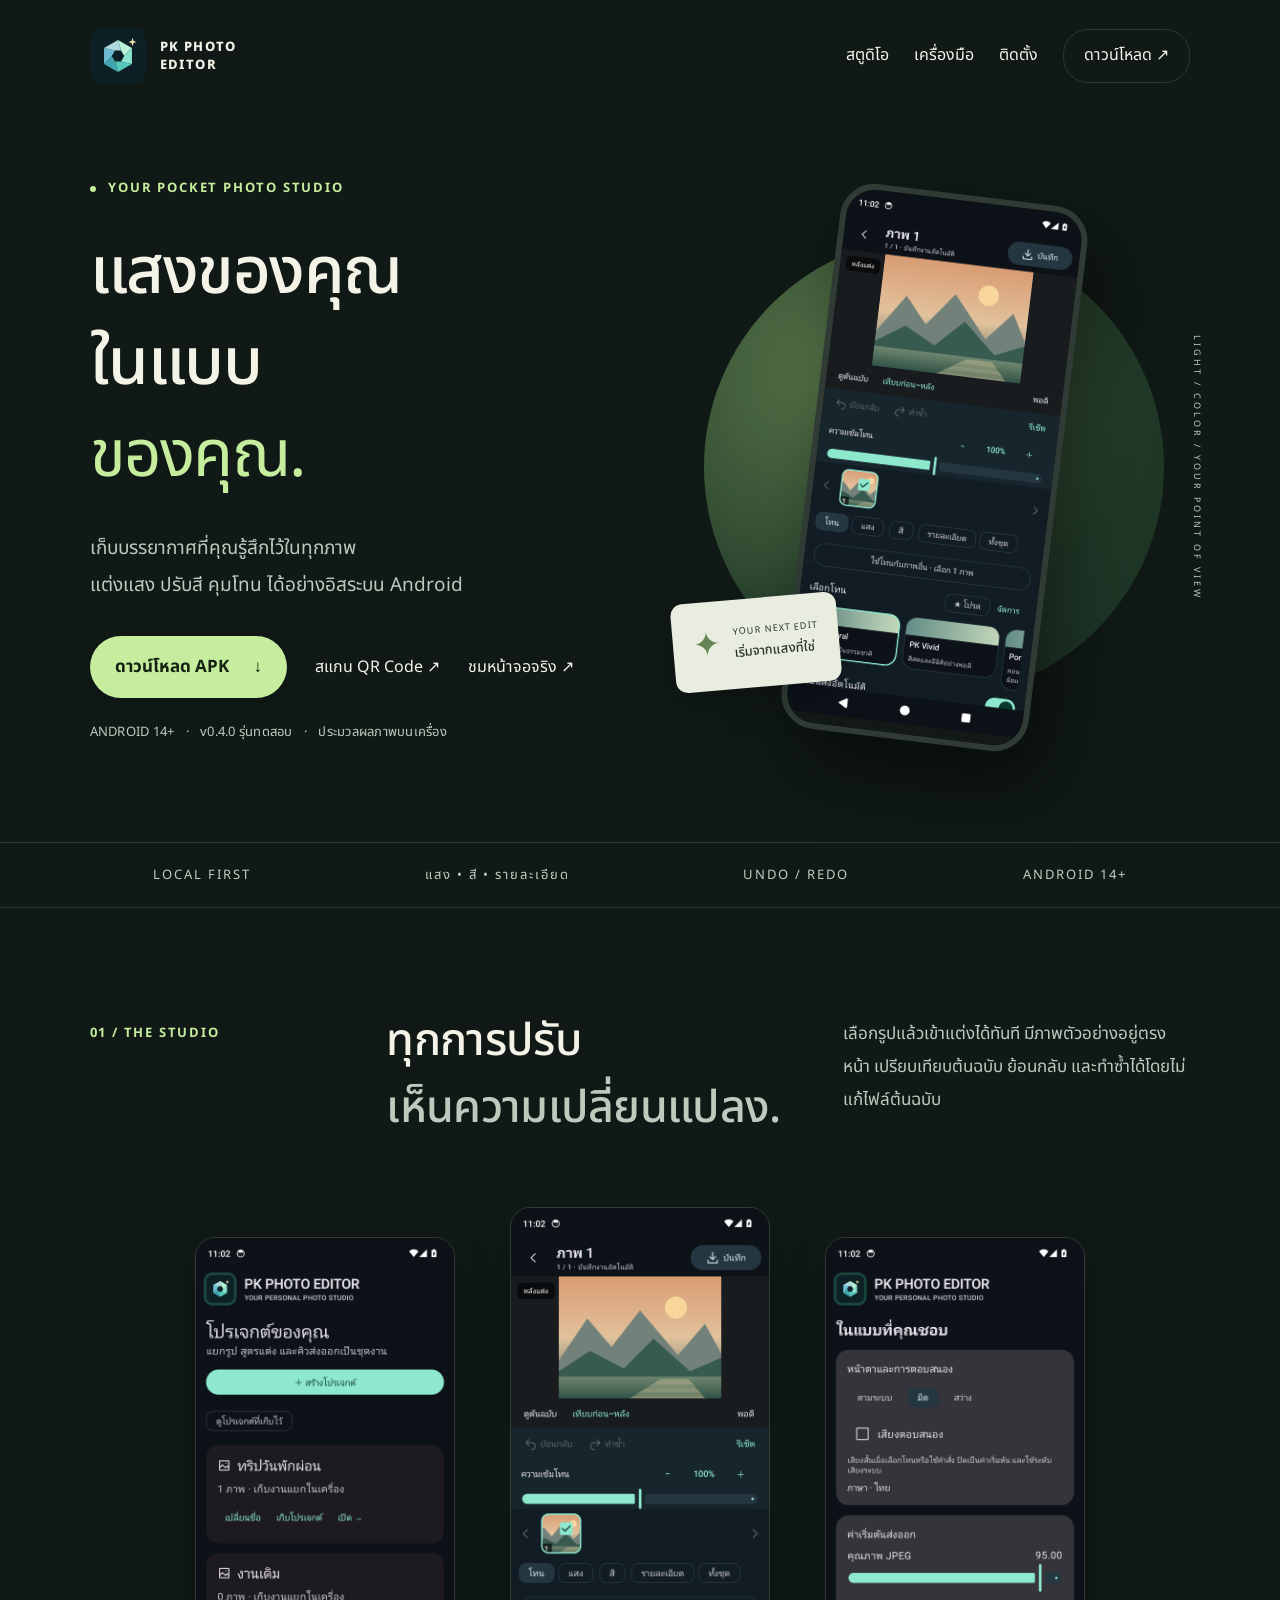
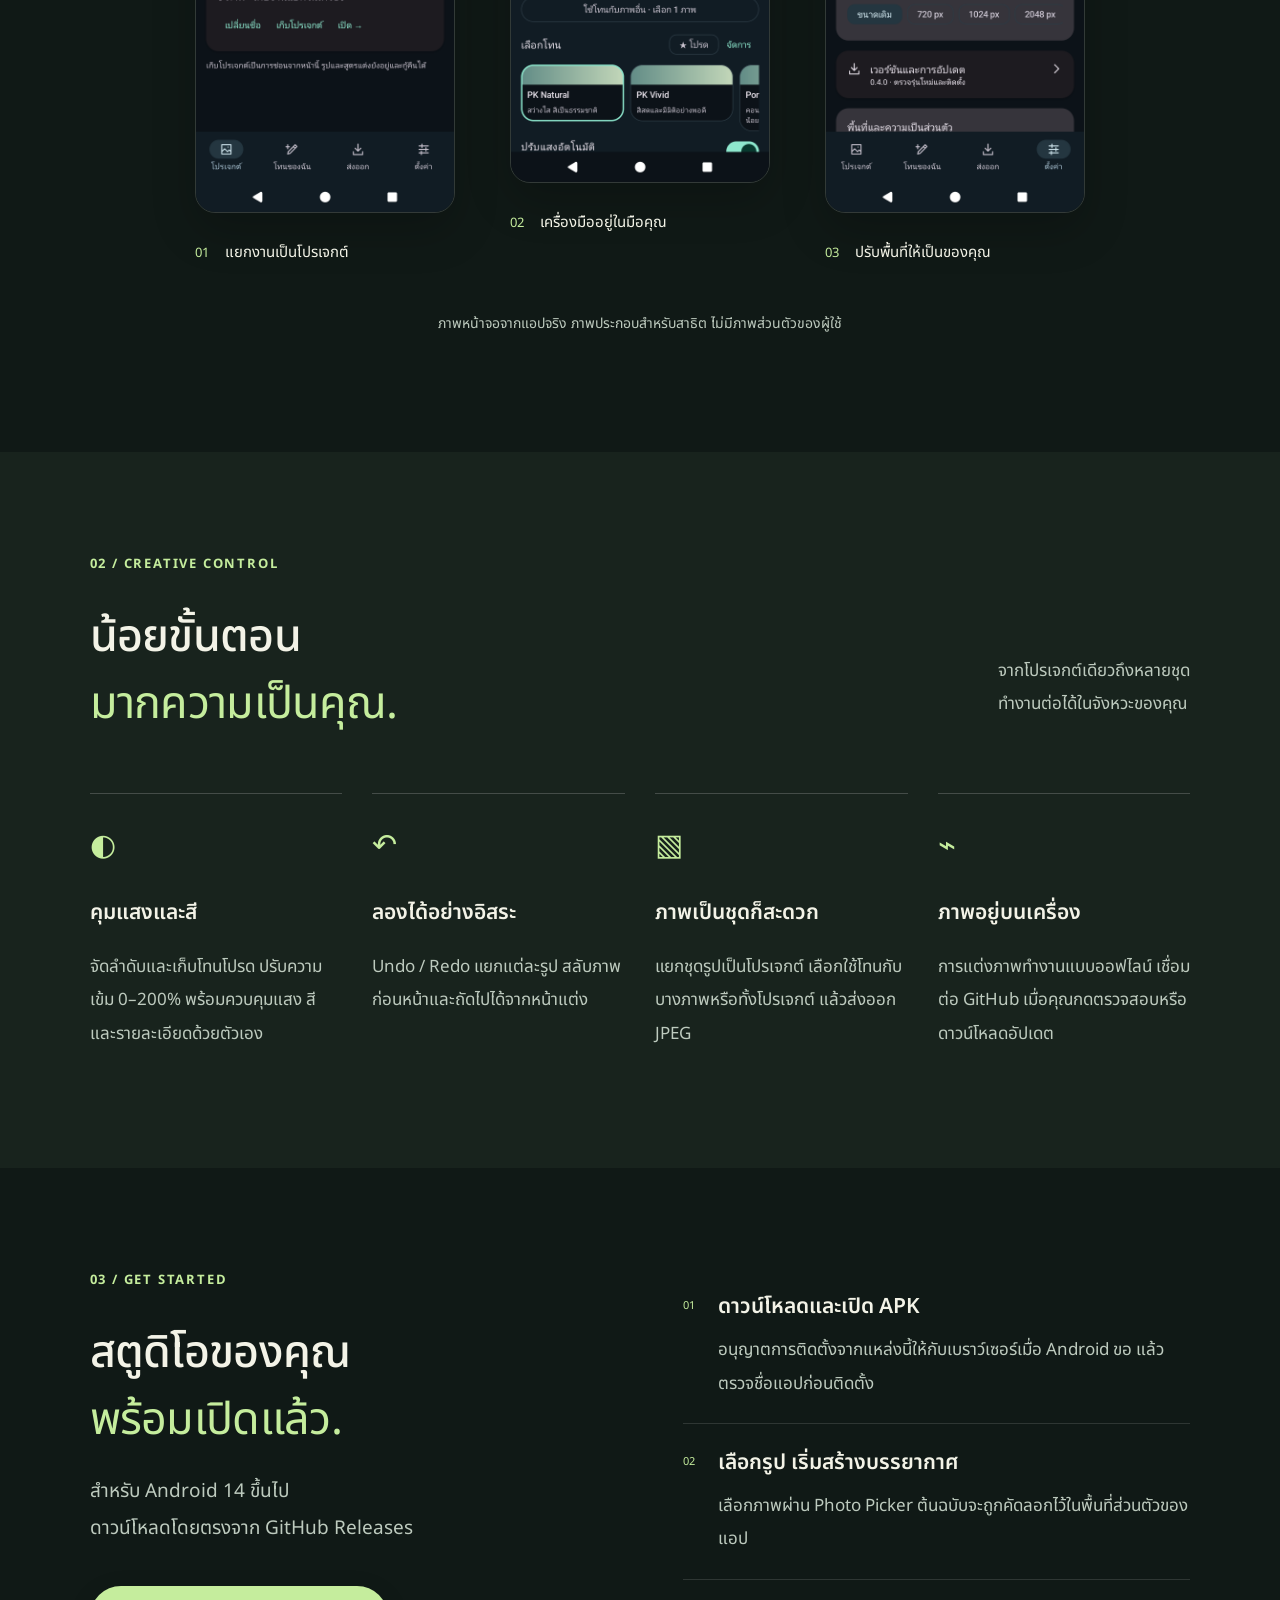
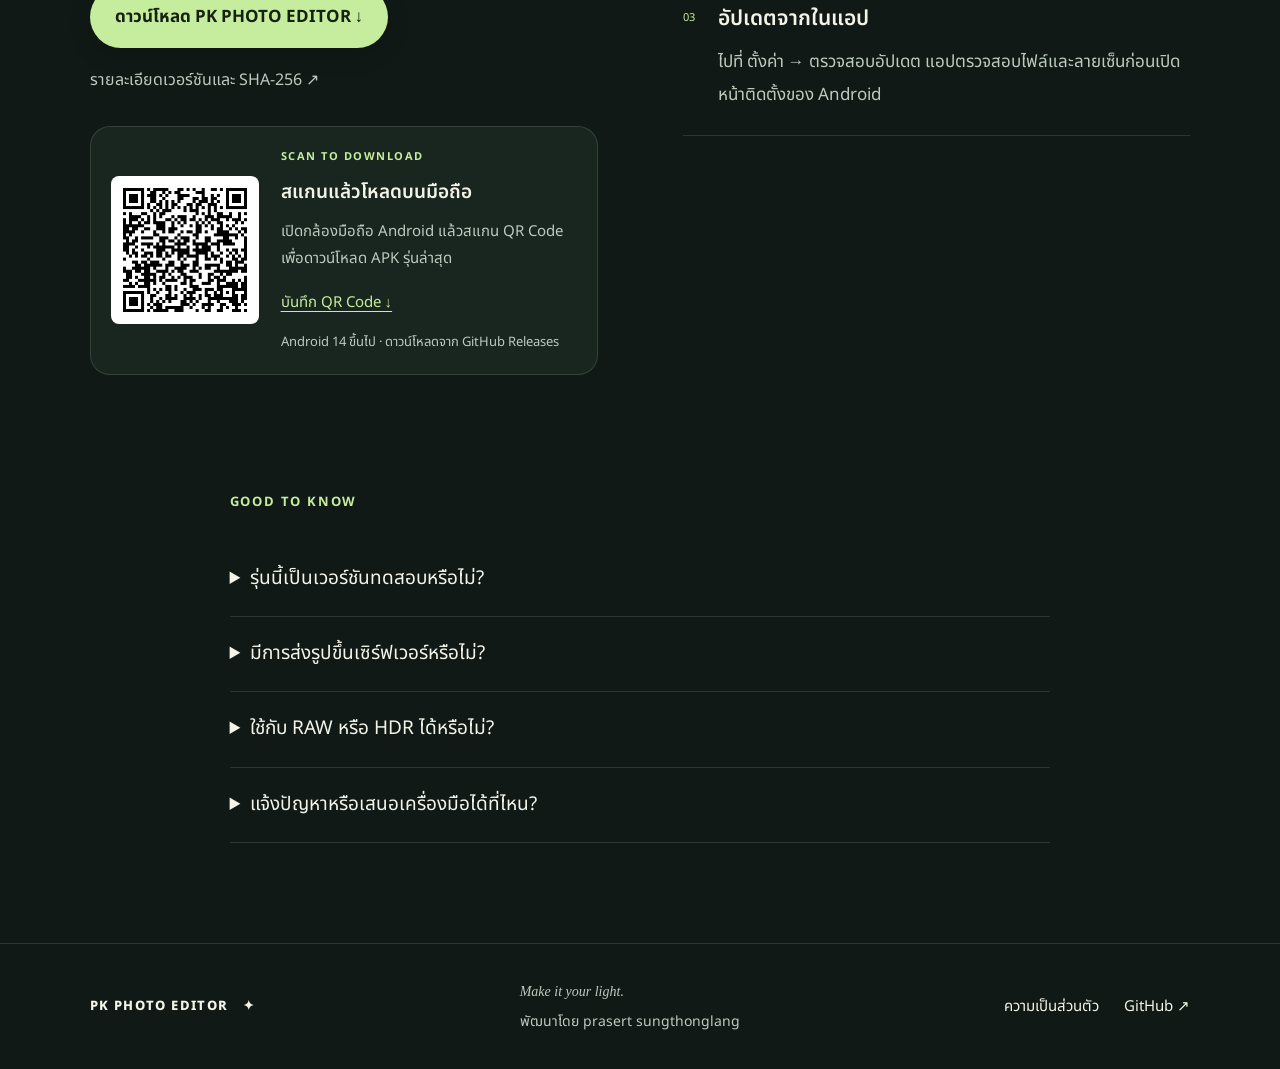
==== commit 699eddd5: "Release 0.4.0 projects, tone controls and refreshed branding" ====
--- a/docs/index.html
+++ b/docs/index.html
@@ -1,10 +1,10 @@
 <!doctype html>
-<html lang="th"><head><meta charset="utf-8"><meta name="viewport" content="width=device-width,initial-scale=1"><meta name="theme-color" content="#101916"><meta name="description" content="PK PHOTO EDITOR โปรแกรมแต่งภาพบน Android 14 ขึ้นไป ปรับโทน แสง สี และจัดการภาพเป็นชุดบนเครื่องของคุณ"><title>PK PHOTO EDITOR — Make it your light.</title><link rel="stylesheet" href="style.css"></head>
-<body><a class="skip" href="#main">ข้ามไปเนื้อหา</a><header><a class="brand" href="#" aria-label="PK PHOTO EDITOR หน้าแรก"><span class="mark">PK<span>✦</span></span><span>PHOTO<br>EDITOR</span></a><nav aria-label="เมนูหลัก"><a href="#studio">สตูดิโอ</a><a href="#features">เครื่องมือ</a><a href="#install">ติดตั้ง</a><a class="nav-download" href="https://github.com/hertzscream/PK-PHOTO-EDITOR/releases/latest">ดาวน์โหลด ↗</a></nav></header>
-<main id="main"><section class="hero"><div class="hero-copy"><p class="eyebrow"><span class="dot"></span> YOUR POCKET PHOTO STUDIO</p><h1>แสงของคุณ<br>ในแบบ<span class="serif">ของคุณ.</span></h1><p class="lead">เก็บบรรยากาศที่คุณรู้สึกไว้ในทุกภาพ<br>แต่งแสง ปรับสี คุมโทน ได้อย่างอิสระบน Android</p><div class="actions"><a class="button primary" href="https://github.com/hertzscream/PK-PHOTO-EDITOR/releases/latest/download/PK-PHOTO-EDITOR.apk">ดาวน์โหลด APK <span>↓</span></a><a class="text-link" href="#download-qr">สแกน QR Code ↗</a><a class="text-link" href="#studio">ชมหน้าจอจริง ↗</a></div><p class="meta">ANDROID 14+ <span>·</span> v0.3.0 รุ่นทดสอบ <span>·</span> ประมวลผลภาพบนเครื่อง</p></div><div class="hero-art"><div class="orb"></div><div class="phone"><div class="phone-top">PK PHOTO EDITOR <span>●</span></div><img src="assets/editor.png" width="450" height="1000" alt="หน้าจอแต่งภาพจริงของ PK PHOTO EDITOR" fetchpriority="high"><div class="phone-bottom"></div></div><div class="floating-note"><span>✦</span><div>YOUR NEXT EDIT<br><strong>เริ่มจากแสงที่ใช่</strong></div></div><span class="vertical-caption">LIGHT / COLOR / YOUR POINT OF VIEW</span></div></section>
+<html lang="th"><head><meta charset="utf-8"><meta name="viewport" content="width=device-width,initial-scale=1"><meta name="theme-color" content="#101916"><meta name="description" content="PK PHOTO EDITOR โปรแกรมแต่งภาพบน Android 14 ขึ้นไป ปรับโทน แสง สี และจัดการภาพเป็นชุดบนเครื่องของคุณ"><title>PK PHOTO EDITOR — Make it your light.</title><link rel="icon" href="assets/pk-logo.svg" type="image/svg+xml"><link rel="preload" href="assets/NotoSansThai.ttf" as="font" type="font/ttf" crossorigin><link rel="stylesheet" href="style.css"></head>
+<body><a class="skip" href="#main">ข้ามไปเนื้อหา</a><header><a class="brand" href="#" aria-label="PK PHOTO EDITOR หน้าแรก"><img class="brand-symbol" src="assets/pk-logo.svg" width="56" height="56" alt="โลโก้ PK PHOTO EDITOR"><span>PK PHOTO<br>EDITOR</span></a><nav aria-label="เมนูหลัก"><a href="#studio">สตูดิโอ</a><a href="#features">เครื่องมือ</a><a href="#install">ติดตั้ง</a><a class="nav-download" href="https://github.com/hertzscream/PK-PHOTO-EDITOR/releases/latest">ดาวน์โหลด ↗</a></nav></header>
+<main id="main"><section class="hero"><div class="hero-copy"><p class="eyebrow"><span class="dot"></span> YOUR POCKET PHOTO STUDIO</p><h1>แสงของคุณ<br>ในแบบ<span class="serif">ของคุณ.</span></h1><p class="lead">เก็บบรรยากาศที่คุณรู้สึกไว้ในทุกภาพ<br>แต่งแสง ปรับสี คุมโทน ได้อย่างอิสระบน Android</p><div class="actions"><a class="button primary" href="https://github.com/hertzscream/PK-PHOTO-EDITOR/releases/latest/download/PK-PHOTO-EDITOR.apk">ดาวน์โหลด APK <span>↓</span></a><a class="text-link" href="#download-qr">สแกน QR Code ↗</a><a class="text-link" href="#studio">ชมหน้าจอจริง ↗</a></div><p class="meta">ANDROID 14+ <span>·</span> v0.4.0 รุ่นทดสอบ <span>·</span> ประมวลผลภาพบนเครื่อง</p></div><div class="hero-art"><div class="orb"></div><div class="phone"><div class="phone-top">PK PHOTO EDITOR <span>●</span></div><img src="assets/editor.png" width="450" height="1000" alt="หน้าจอแต่งภาพจริงของ PK PHOTO EDITOR" fetchpriority="high"><div class="phone-bottom"></div></div><div class="floating-note"><span>✦</span><div>YOUR NEXT EDIT<br><strong>เริ่มจากแสงที่ใช่</strong></div></div><span class="vertical-caption">LIGHT / COLOR / YOUR POINT OF VIEW</span></div></section>
 <div class="ribbon"><span>LOCAL FIRST</span><span>แสง • สี • รายละเอียด</span><span>UNDO / REDO</span><span>ANDROID 14+</span></div>
-<section class="studio section" id="studio"><div class="section-heading"><p class="eyebrow">01 / THE STUDIO</p><h2>ทุกการปรับ<br><span class="muted">เห็นความเปลี่ยนแปลง.</span></h2><p>เลือกรูปแล้วเข้าแต่งได้ทันที มีภาพตัวอย่างอยู่ตรงหน้า เปรียบเทียบต้นฉบับ ย้อนกลับ และทำซ้ำได้โดยไม่แก้ไฟล์ต้นฉบับ</p></div><div class="screens"><figure><img src="assets/library.png" alt="คลังรูปพร้อมปุ่มเปิดแต่งภาพ" loading="lazy" width="450" height="1000"><figcaption><span>01</span> คลังภาพที่พร้อมเริ่ม</figcaption></figure><figure class="featured"><img src="assets/editor.png" alt="ตัวอย่างภาพ เครื่องมือปรับโทน และปุ่มย้อนกลับ" loading="lazy" width="450" height="1000"><figcaption><span>02</span> เครื่องมืออยู่ในมือคุณ</figcaption></figure><figure><img src="assets/settings.png" alt="หน้าตั้งค่าธีม เสียง และตรวจสอบอัปเดต" loading="lazy" width="450" height="1000"><figcaption><span>03</span> ปรับพื้นที่ให้เป็นของคุณ</figcaption></figure></div><p class="caption">ภาพหน้าจอจากแอปจริง ภาพประกอบสำหรับสาธิต ไม่มีภาพส่วนตัวของผู้ใช้</p></section>
-<section class="features section" id="features"><p class="eyebrow">02 / CREATIVE CONTROL</p><div class="feature-heading"><h2>น้อยขั้นตอน<br><span class="serif">มากความเป็นคุณ.</span></h2><p>จากภาพเดียวถึงทั้งชุด<br>ทำงานต่อได้ในจังหวะของคุณ</p></div><div class="feature-grid"><article><span class="feature-icon">◐</span><h3>คุมแสงและสี</h3><p>เลือกโทน ปรับความเข้ม และปรับแสง สี พร้อมรายละเอียดด้วยตัวเอง</p></article><article><span class="feature-icon">↶</span><h3>ลองได้อย่างอิสระ</h3><p>Undo / Redo แยกแต่ละรูป สลับภาพก่อนหน้าและถัดไปได้จากหน้าแต่ง</p></article><article><span class="feature-icon">▧</span><h3>ภาพเป็นชุดก็สะดวก</h3><p>นำสูตรแต่งไปใช้กับภาพที่เลือก แล้วส่งออก JPEG พร้อมเลือกขนาดและคุณภาพ</p></article><article><span class="feature-icon">⌁</span><h3>ภาพอยู่บนเครื่อง</h3><p>การแต่งภาพทำงานแบบออฟไลน์ เชื่อมต่อ GitHub เมื่อคุณกดตรวจสอบหรือดาวน์โหลดอัปเดต</p></article></div></section>
+<section class="studio section" id="studio"><div class="section-heading"><p class="eyebrow">01 / THE STUDIO</p><h2>ทุกการปรับ<br><span class="muted">เห็นความเปลี่ยนแปลง.</span></h2><p>เลือกรูปแล้วเข้าแต่งได้ทันที มีภาพตัวอย่างอยู่ตรงหน้า เปรียบเทียบต้นฉบับ ย้อนกลับ และทำซ้ำได้โดยไม่แก้ไฟล์ต้นฉบับ</p></div><div class="screens"><figure><img src="assets/projects.png" alt="โปรเจกต์แยกชุดภาพและสูตรแต่ง" loading="lazy" width="450" height="1000"><figcaption><span>01</span> แยกงานเป็นโปรเจกต์</figcaption></figure><figure class="featured"><img src="assets/editor.png" alt="ตัวอย่างภาพ เครื่องมือปรับโทน และปุ่มย้อนกลับ" loading="lazy" width="450" height="1000"><figcaption><span>02</span> เครื่องมืออยู่ในมือคุณ</figcaption></figure><figure><img src="assets/settings.png" alt="หน้าตั้งค่าธีม เสียง และตรวจสอบอัปเดต" loading="lazy" width="450" height="1000"><figcaption><span>03</span> ปรับพื้นที่ให้เป็นของคุณ</figcaption></figure></div><p class="caption">ภาพหน้าจอจากแอปจริง ภาพประกอบสำหรับสาธิต ไม่มีภาพส่วนตัวของผู้ใช้</p></section>
+<section class="features section" id="features"><p class="eyebrow">02 / CREATIVE CONTROL</p><div class="feature-heading"><h2>น้อยขั้นตอน<br><span class="serif">มากความเป็นคุณ.</span></h2><p>จากโปรเจกต์เดียวถึงหลายชุด<br>ทำงานต่อได้ในจังหวะของคุณ</p></div><div class="feature-grid"><article><span class="feature-icon">◐</span><h3>คุมแสงและสี</h3><p>จัดลำดับและเก็บโทนโปรด ปรับความเข้ม 0–200% พร้อมควบคุมแสง สี และรายละเอียดด้วยตัวเอง</p></article><article><span class="feature-icon">↶</span><h3>ลองได้อย่างอิสระ</h3><p>Undo / Redo แยกแต่ละรูป สลับภาพก่อนหน้าและถัดไปได้จากหน้าแต่ง</p></article><article><span class="feature-icon">▧</span><h3>ภาพเป็นชุดก็สะดวก</h3><p>แยกชุดรูปเป็นโปรเจกต์ เลือกใช้โทนกับบางภาพหรือทั้งโปรเจกต์ แล้วส่งออก JPEG</p></article><article><span class="feature-icon">⌁</span><h3>ภาพอยู่บนเครื่อง</h3><p>การแต่งภาพทำงานแบบออฟไลน์ เชื่อมต่อ GitHub เมื่อคุณกดตรวจสอบหรือดาวน์โหลดอัปเดต</p></article></div></section>
 <section class="install section" id="install"><div><p class="eyebrow">03 / GET STARTED</p><h2>สตูดิโอของคุณ<br><span class="serif">พร้อมเปิดแล้ว.</span></h2><p class="lead">สำหรับ Android 14 ขึ้นไป<br>ดาวน์โหลดโดยตรงจาก GitHub Releases</p><a class="button primary" href="https://github.com/hertzscream/PK-PHOTO-EDITOR/releases/latest/download/PK-PHOTO-EDITOR.apk">ดาวน์โหลด PK PHOTO EDITOR ↓</a><a class="release-link" href="https://github.com/hertzscream/PK-PHOTO-EDITOR/releases/latest">รายละเอียดเวอร์ชันและ SHA-256 ↗</a><div class="download-qr" id="download-qr" role="group" aria-labelledby="qr-title"><a class="qr-image-link" href="https://github.com/hertzscream/PK-PHOTO-EDITOR/releases/latest/download/PK-PHOTO-EDITOR.apk" aria-label="ดาวน์โหลด APK รุ่นล่าสุดของ PK PHOTO EDITOR"><img src="assets/download-qr.png" width="490" height="490" alt="QR Code สำหรับดาวน์โหลด PK PHOTO EDITOR รุ่นล่าสุด" loading="lazy"></a><div class="qr-copy"><p class="eyebrow">SCAN TO DOWNLOAD</p><h3 id="qr-title">สแกนแล้วโหลดบนมือถือ</h3><p>เปิดกล้องมือถือ Android แล้วสแกน QR Code เพื่อดาวน์โหลด APK รุ่นล่าสุด</p><a class="qr-save" href="assets/download-qr.png" download="PK-PHOTO-EDITOR-download-QR.png">บันทึก QR Code ↓</a><p class="qr-note">Android 14 ขึ้นไป · ดาวน์โหลดจาก GitHub Releases</p></div></div></div><ol><li><span>01</span><div><h3>ดาวน์โหลดและเปิด APK</h3><p>อนุญาตการติดตั้งจากแหล่งนี้ให้กับเบราว์เซอร์เมื่อ Android ขอ แล้วตรวจชื่อแอปก่อนติดตั้ง</p></div></li><li><span>02</span><div><h3>เลือกรูป เริ่มสร้างบรรยากาศ</h3><p>เลือกภาพผ่าน Photo Picker ต้นฉบับจะถูกคัดลอกไว้ในพื้นที่ส่วนตัวของแอป</p></div></li><li><span>03</span><div><h3>อัปเดตจากในแอป</h3><p>ไปที่ ตั้งค่า → ตรวจสอบอัปเดต แอปตรวจสอบไฟล์และลายเซ็นก่อนเปิดหน้าติดตั้งของ Android</p></div></li></ol></section>
-<section class="faq section"><p class="eyebrow">GOOD TO KNOW</p><details><summary>รุ่นนี้เป็นเวอร์ชันทดสอบหรือไม่?</summary><p>ใช่ รุ่น 0.3.0 เป็น APK สำหรับทดสอบ ใช้ debug signing เดิมเพื่ออัปเดตจากรุ่นก่อนหน้า ควรสำรองภาพที่ส่งออกแล้วก่อนเปลี่ยนเครื่องหรือถอนการติดตั้ง</p></details><details><summary>มีการส่งรูปขึ้นเซิร์ฟเวอร์หรือไม่?</summary><p>ไม่มีการอัปโหลดรูปเพื่อแต่งภาพ รูปและสูตรแต่งจัดเก็บบนเครื่อง การตรวจสอบอัปเดตติดต่อ GitHub เพื่อรับข้อมูลเวอร์ชันและ APK เท่านั้น</p></details><details><summary>ใช้กับ RAW หรือ HDR ได้หรือไม่?</summary><p>ระบบแต่งและส่งออกปัจจุบันเป็น SDR JPEG ไม่ใช่กระบวนการพัฒนา RAW หรือส่งออก HDR</p></details><details><summary>แจ้งปัญหาหรือเสนอเครื่องมือได้ที่ไหน?</summary><p><a href="https://github.com/hertzscream/PK-PHOTO-EDITOR/issues">เปิด Issue บน GitHub</a> พร้อมรุ่น Android และขั้นตอนที่พบปัญหา โปรดอย่าแนบภาพส่วนตัวหรือข้อมูลลับ</p></details></section></main>
-<footer><a class="brand" href="#">PK PHOTO EDITOR <span>✦</span></a><p>Make it your light.</p><div><a href="privacy.html">ความเป็นส่วนตัว</a><a href="https://github.com/hertzscream/PK-PHOTO-EDITOR">GitHub ↗</a></div></footer></body></html>+<section class="faq section"><p class="eyebrow">GOOD TO KNOW</p><details><summary>รุ่นนี้เป็นเวอร์ชันทดสอบหรือไม่?</summary><p>ใช่ รุ่น 0.4.0 เป็น APK สำหรับทดสอบ ใช้ debug signing เดิมเพื่ออัปเดตจากรุ่นก่อนหน้า ควรสำรองภาพที่ส่งออกแล้วก่อนเปลี่ยนเครื่องหรือถอนการติดตั้ง</p></details><details><summary>มีการส่งรูปขึ้นเซิร์ฟเวอร์หรือไม่?</summary><p>ไม่มีการอัปโหลดรูปเพื่อแต่งภาพ รูปและสูตรแต่งจัดเก็บบนเครื่อง การตรวจสอบอัปเดตติดต่อ GitHub เพื่อรับข้อมูลเวอร์ชันและ APK เท่านั้น</p></details><details><summary>ใช้กับ RAW หรือ HDR ได้หรือไม่?</summary><p>ระบบแต่งและส่งออกปัจจุบันเป็น SDR JPEG ไม่ใช่กระบวนการพัฒนา RAW หรือส่งออก HDR</p></details><details><summary>แจ้งปัญหาหรือเสนอเครื่องมือได้ที่ไหน?</summary><p><a href="https://github.com/hertzscream/PK-PHOTO-EDITOR/issues">เปิด Issue บน GitHub</a> พร้อมรุ่น Android และขั้นตอนที่พบปัญหา โปรดอย่าแนบภาพส่วนตัวหรือข้อมูลลับ</p></details></section></main>
+<footer><a class="brand" href="#">PK PHOTO EDITOR <span>✦</span></a><div class="developer-credit"><p>Make it your light.</p><span>พัฒนาโดย prasert sungthonglang</span></div><div><a href="privacy.html">ความเป็นส่วนตัว</a><a href="https://github.com/hertzscream/PK-PHOTO-EDITOR">GitHub ↗</a></div></footer></body></html>
--- a/docs/style.css
+++ b/docs/style.css
@@ -12,3 +12,38 @@
 .qr-copy .qr-note{font-size:10px;margin:8px 0 0}
 @media(max-width:420px){.download-qr{grid-template-columns:1fr;text-align:center;justify-items:center;padding:24px;gap:18px}.qr-image-link{width:192px}.qr-copy{max-width:260px}}
 .qr-copy .eyebrow{color:var(--mint)}
+
+/* 0.4.0: self-hosted Thai typography and consistent aperture branding. */
+@font-face{font-family:"PK Thai";src:url("assets/NotoSansThai.ttf") format("truetype");font-weight:100 900;font-style:normal;font-display:swap}
+:root{--muted:#bdcabe}
+body{font-family:"PK Thai","Leelawadee UI",Tahoma,sans-serif;font-size:17px;line-height:1.85}
+.brand{font-size:13px;letter-spacing:1.4px;line-height:1.4;gap:14px}
+.brand-symbol{display:block;flex-shrink:0;width:56px;height:56px}
+nav{font-size:16px;gap:25px}
+h1{line-height:1.4;letter-spacing:-1.5px}
+h2{line-height:1.5;letter-spacing:-.7px}
+h3{font-size:21px;line-height:1.65;font-weight:600}
+.eyebrow{font-size:13px;letter-spacing:1.8px}
+.lead{font-size:19px;line-height:1.95}
+.button{font-size:17px;line-height:1.65;padding:17px 25px}
+.text-link,.release-link{font-size:16px}
+.meta{font-size:13px;letter-spacing:.25px;line-height:1.9}
+.ribbon{font-size:13px;flex-wrap:wrap}
+.section-heading>p:last-child,.feature-heading>p{font-size:17px;line-height:1.95}
+.feature-grid p,.install li p{font-size:17px;line-height:1.95}
+figcaption{font-size:15px;line-height:1.8}
+figcaption span{font-size:13px}
+.caption{font-size:14px;line-height:1.9}
+summary{font-size:19px;line-height:1.8}
+details p{font-size:17px;line-height:1.95}
+footer div{font-size:15px}
+.developer-credit{display:block;color:var(--muted);font-size:14px;line-height:1.8}
+.developer-credit p{margin:0 0 5px}
+.developer-credit span{display:block}
+.qr-copy h3{font-size:19px;line-height:1.75}
+.qr-copy p{font-size:15px;line-height:1.85}
+.qr-copy .eyebrow{font-size:11px}
+.qr-copy .qr-note{font-size:13px}
+.qr-save{font-size:15px;line-height:1.8}
+@media(max-width:850px){nav{gap:16px;font-size:15px}.hero h1{font-size:47px}.feature-grid h3{font-size:20px}}
+@media(max-width:700px){.hero h1{font-size:42px;line-height:1.5}.lead{font-size:18px}.eyebrow{font-size:12px}.button{font-size:16px}.text-link{font-size:15px}.meta{font-size:12px}.feature-grid h3{font-size:19px}.feature-grid p{font-size:16px}summary{font-size:18px}footer{align-items:flex-start}.brand{font-size:12px}.brand-symbol{width:50px;height:50px}.developer-credit{font-size:14px}footer div.developer-credit{width:auto}}
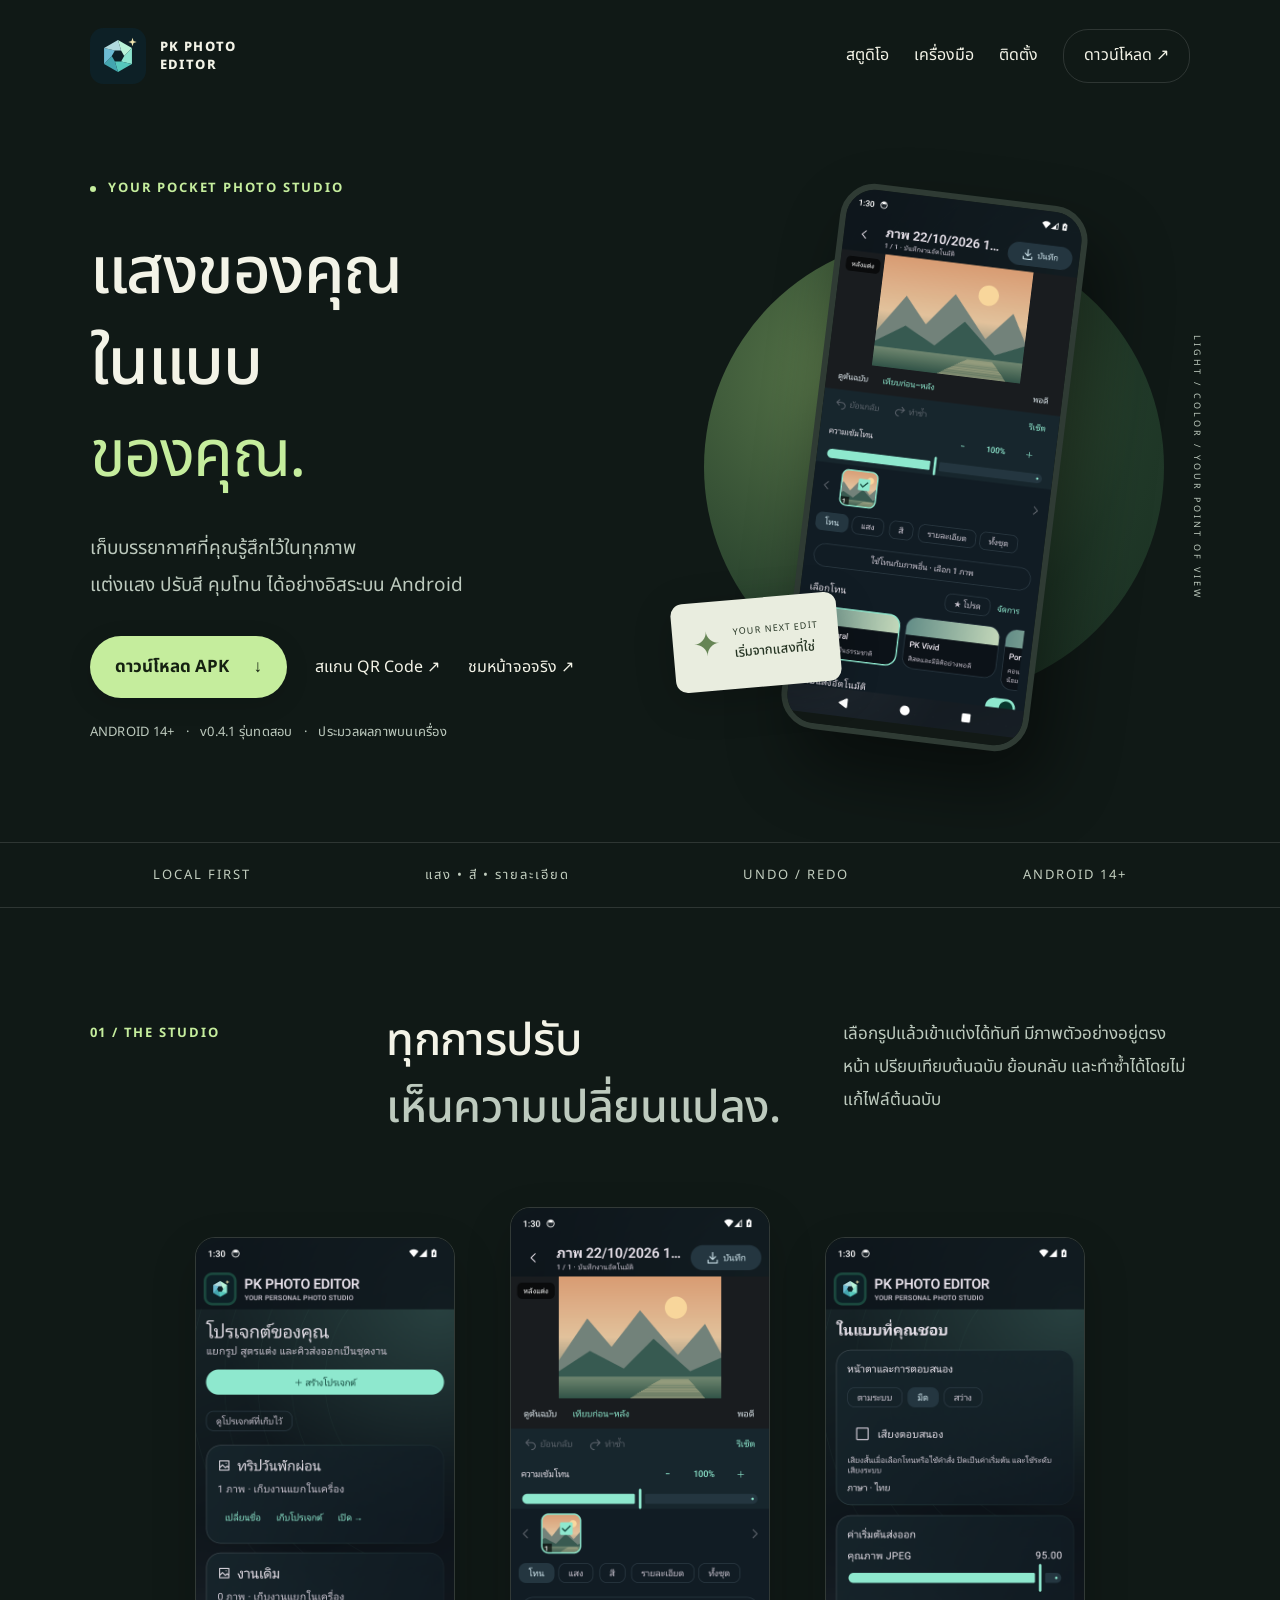
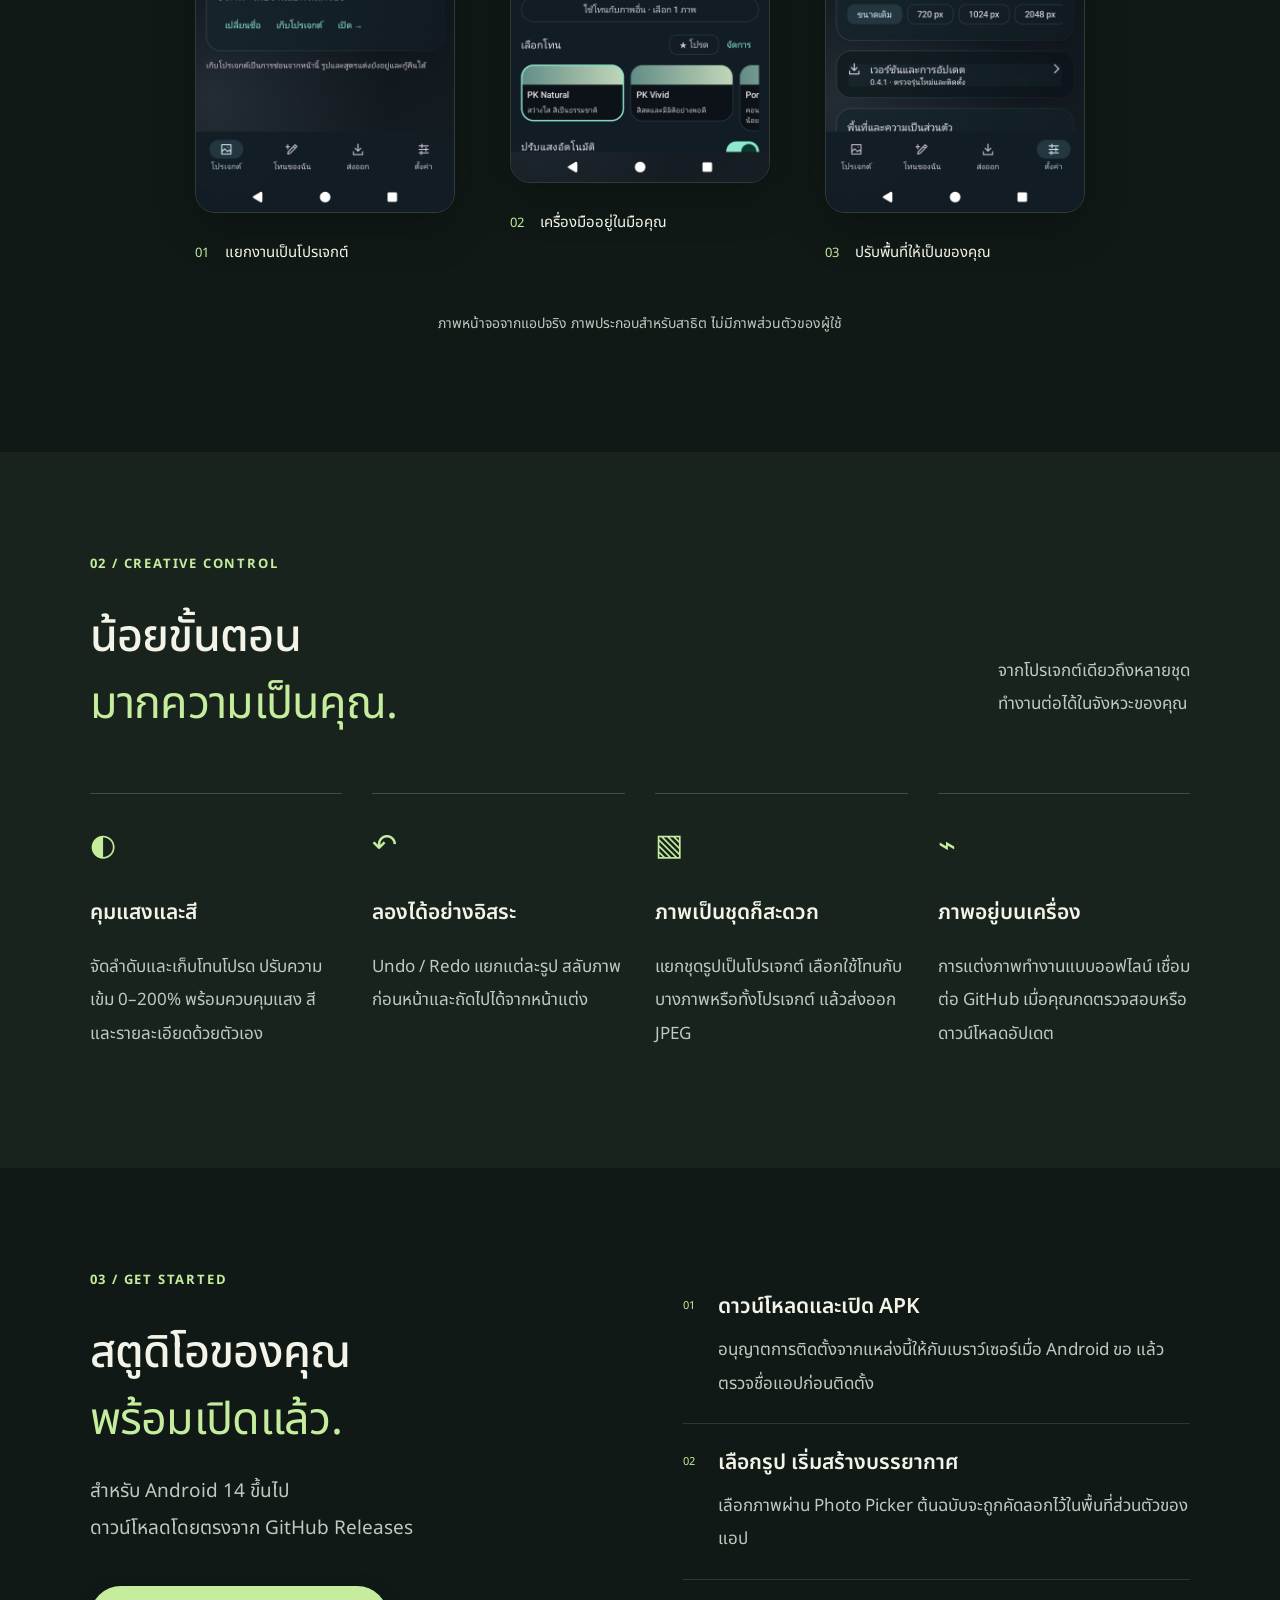
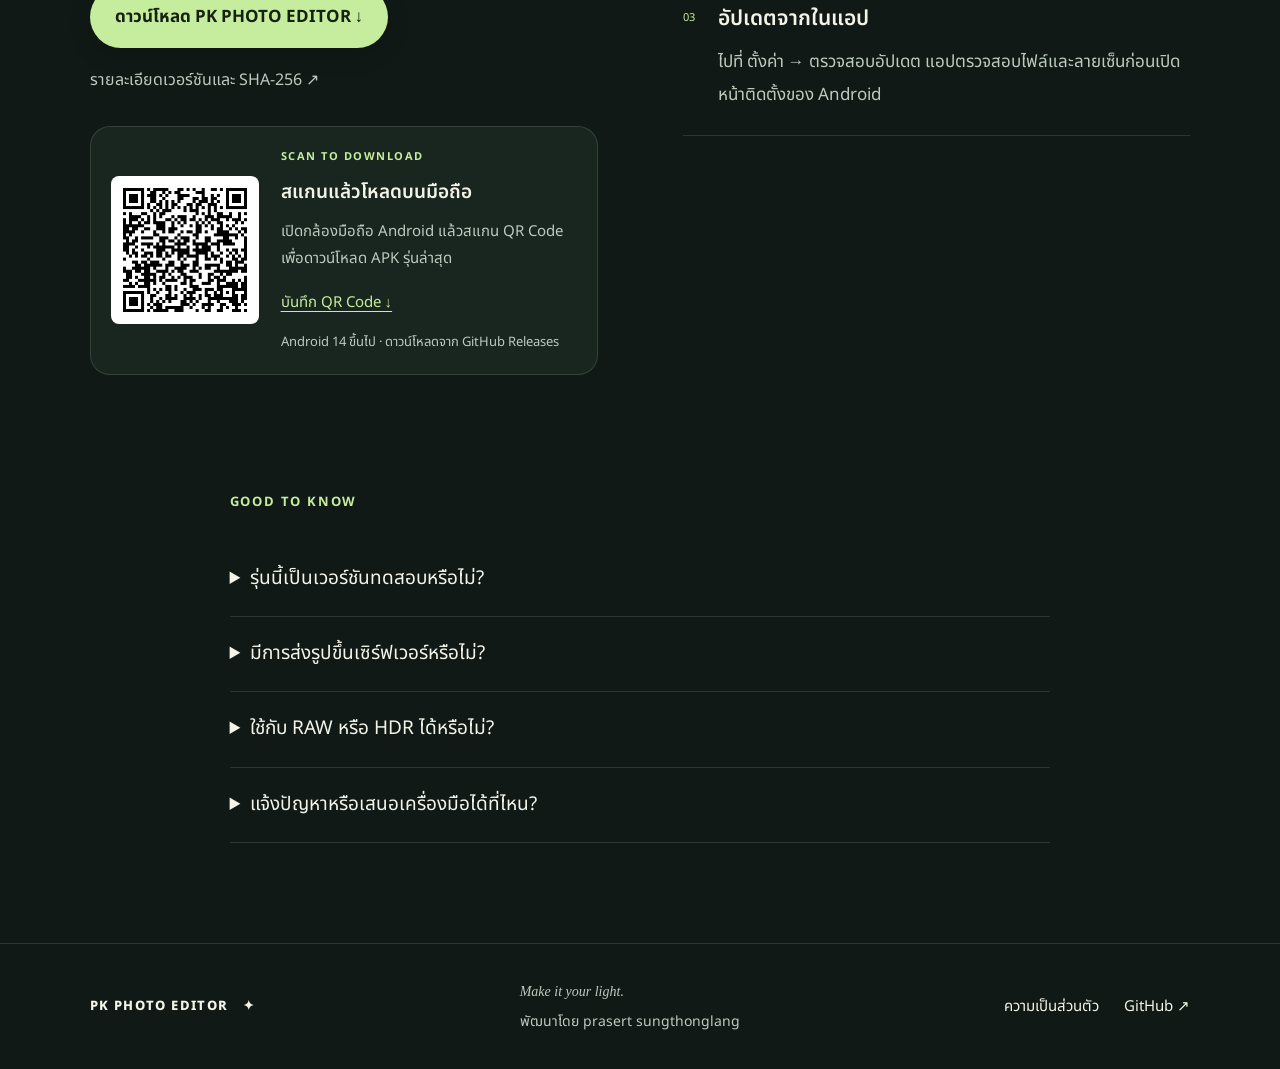
==== commit bec5e607: "Release 0.4.1 timestamp names and glass studio screens" ====
--- a/docs/index.html
+++ b/docs/index.html
@@ -1,10 +1,11 @@
 <!doctype html>
 <html lang="th"><head><meta charset="utf-8"><meta name="viewport" content="width=device-width,initial-scale=1"><meta name="theme-color" content="#101916"><meta name="description" content="PK PHOTO EDITOR โปรแกรมแต่งภาพบน Android 14 ขึ้นไป ปรับโทน แสง สี และจัดการภาพเป็นชุดบนเครื่องของคุณ"><title>PK PHOTO EDITOR — Make it your light.</title><link rel="icon" href="assets/pk-logo.svg" type="image/svg+xml"><link rel="preload" href="assets/NotoSansThai.ttf" as="font" type="font/ttf" crossorigin><link rel="stylesheet" href="style.css"></head>
 <body><a class="skip" href="#main">ข้ามไปเนื้อหา</a><header><a class="brand" href="#" aria-label="PK PHOTO EDITOR หน้าแรก"><img class="brand-symbol" src="assets/pk-logo.svg" width="56" height="56" alt="โลโก้ PK PHOTO EDITOR"><span>PK PHOTO<br>EDITOR</span></a><nav aria-label="เมนูหลัก"><a href="#studio">สตูดิโอ</a><a href="#features">เครื่องมือ</a><a href="#install">ติดตั้ง</a><a class="nav-download" href="https://github.com/hertzscream/PK-PHOTO-EDITOR/releases/latest">ดาวน์โหลด ↗</a></nav></header>
-<main id="main"><section class="hero"><div class="hero-copy"><p class="eyebrow"><span class="dot"></span> YOUR POCKET PHOTO STUDIO</p><h1>แสงของคุณ<br>ในแบบ<span class="serif">ของคุณ.</span></h1><p class="lead">เก็บบรรยากาศที่คุณรู้สึกไว้ในทุกภาพ<br>แต่งแสง ปรับสี คุมโทน ได้อย่างอิสระบน Android</p><div class="actions"><a class="button primary" href="https://github.com/hertzscream/PK-PHOTO-EDITOR/releases/latest/download/PK-PHOTO-EDITOR.apk">ดาวน์โหลด APK <span>↓</span></a><a class="text-link" href="#download-qr">สแกน QR Code ↗</a><a class="text-link" href="#studio">ชมหน้าจอจริง ↗</a></div><p class="meta">ANDROID 14+ <span>·</span> v0.4.0 รุ่นทดสอบ <span>·</span> ประมวลผลภาพบนเครื่อง</p></div><div class="hero-art"><div class="orb"></div><div class="phone"><div class="phone-top">PK PHOTO EDITOR <span>●</span></div><img src="assets/editor.png" width="450" height="1000" alt="หน้าจอแต่งภาพจริงของ PK PHOTO EDITOR" fetchpriority="high"><div class="phone-bottom"></div></div><div class="floating-note"><span>✦</span><div>YOUR NEXT EDIT<br><strong>เริ่มจากแสงที่ใช่</strong></div></div><span class="vertical-caption">LIGHT / COLOR / YOUR POINT OF VIEW</span></div></section>
+<main id="main"><section class="hero"><div class="hero-copy"><p class="eyebrow"><span class="dot"></span> YOUR POCKET PHOTO STUDIO</p><h1>แสงของคุณ<br>ในแบบ<span class="serif">ของคุณ.</span></h1><p class="lead">เก็บบรรยากาศที่คุณรู้สึกไว้ในทุกภาพ<br>แต่งแสง ปรับสี คุมโทน ได้อย่างอิสระบน Android</p><div class="actions"><a class="button primary" href="https://github.com/hertzscream/PK-PHOTO-EDITOR/releases/latest/download/PK-PHOTO-EDITOR.apk">ดาวน์โหลด APK <span>↓</span></a><a class="text-link" href="#download-qr">สแกน QR Code ↗</a><a class="text-link" href="#studio">ชมหน้าจอจริง ↗</a></div><p class="meta">ANDROID 14+ <span>·</span> v0.4.1 รุ่นทดสอบ <span>·</span> ประมวลผลภาพบนเครื่อง</p></div><div class="hero-art"><div class="orb"></div><div class="phone"><div class="phone-top">PK PHOTO EDITOR <span>●</span></div><img src="assets/editor.png" width="450" height="1000" alt="หน้าจอแต่งภาพจริงของ PK PHOTO EDITOR" fetchpriority="high"><div class="phone-bottom"></div></div><div class="floating-note"><span>✦</span><div>YOUR NEXT EDIT<br><strong>เริ่มจากแสงที่ใช่</strong></div></div><span class="vertical-caption">LIGHT / COLOR / YOUR POINT OF VIEW</span></div></section>
 <div class="ribbon"><span>LOCAL FIRST</span><span>แสง • สี • รายละเอียด</span><span>UNDO / REDO</span><span>ANDROID 14+</span></div>
 <section class="studio section" id="studio"><div class="section-heading"><p class="eyebrow">01 / THE STUDIO</p><h2>ทุกการปรับ<br><span class="muted">เห็นความเปลี่ยนแปลง.</span></h2><p>เลือกรูปแล้วเข้าแต่งได้ทันที มีภาพตัวอย่างอยู่ตรงหน้า เปรียบเทียบต้นฉบับ ย้อนกลับ และทำซ้ำได้โดยไม่แก้ไฟล์ต้นฉบับ</p></div><div class="screens"><figure><img src="assets/projects.png" alt="โปรเจกต์แยกชุดภาพและสูตรแต่ง" loading="lazy" width="450" height="1000"><figcaption><span>01</span> แยกงานเป็นโปรเจกต์</figcaption></figure><figure class="featured"><img src="assets/editor.png" alt="ตัวอย่างภาพ เครื่องมือปรับโทน และปุ่มย้อนกลับ" loading="lazy" width="450" height="1000"><figcaption><span>02</span> เครื่องมืออยู่ในมือคุณ</figcaption></figure><figure><img src="assets/settings.png" alt="หน้าตั้งค่าธีม เสียง และตรวจสอบอัปเดต" loading="lazy" width="450" height="1000"><figcaption><span>03</span> ปรับพื้นที่ให้เป็นของคุณ</figcaption></figure></div><p class="caption">ภาพหน้าจอจากแอปจริง ภาพประกอบสำหรับสาธิต ไม่มีภาพส่วนตัวของผู้ใช้</p></section>
 <section class="features section" id="features"><p class="eyebrow">02 / CREATIVE CONTROL</p><div class="feature-heading"><h2>น้อยขั้นตอน<br><span class="serif">มากความเป็นคุณ.</span></h2><p>จากโปรเจกต์เดียวถึงหลายชุด<br>ทำงานต่อได้ในจังหวะของคุณ</p></div><div class="feature-grid"><article><span class="feature-icon">◐</span><h3>คุมแสงและสี</h3><p>จัดลำดับและเก็บโทนโปรด ปรับความเข้ม 0–200% พร้อมควบคุมแสง สี และรายละเอียดด้วยตัวเอง</p></article><article><span class="feature-icon">↶</span><h3>ลองได้อย่างอิสระ</h3><p>Undo / Redo แยกแต่ละรูป สลับภาพก่อนหน้าและถัดไปได้จากหน้าแต่ง</p></article><article><span class="feature-icon">▧</span><h3>ภาพเป็นชุดก็สะดวก</h3><p>แยกชุดรูปเป็นโปรเจกต์ เลือกใช้โทนกับบางภาพหรือทั้งโปรเจกต์ แล้วส่งออก JPEG</p></article><article><span class="feature-icon">⌁</span><h3>ภาพอยู่บนเครื่อง</h3><p>การแต่งภาพทำงานแบบออฟไลน์ เชื่อมต่อ GitHub เมื่อคุณกดตรวจสอบหรือดาวน์โหลดอัปเดต</p></article></div></section>
 <section class="install section" id="install"><div><p class="eyebrow">03 / GET STARTED</p><h2>สตูดิโอของคุณ<br><span class="serif">พร้อมเปิดแล้ว.</span></h2><p class="lead">สำหรับ Android 14 ขึ้นไป<br>ดาวน์โหลดโดยตรงจาก GitHub Releases</p><a class="button primary" href="https://github.com/hertzscream/PK-PHOTO-EDITOR/releases/latest/download/PK-PHOTO-EDITOR.apk">ดาวน์โหลด PK PHOTO EDITOR ↓</a><a class="release-link" href="https://github.com/hertzscream/PK-PHOTO-EDITOR/releases/latest">รายละเอียดเวอร์ชันและ SHA-256 ↗</a><div class="download-qr" id="download-qr" role="group" aria-labelledby="qr-title"><a class="qr-image-link" href="https://github.com/hertzscream/PK-PHOTO-EDITOR/releases/latest/download/PK-PHOTO-EDITOR.apk" aria-label="ดาวน์โหลด APK รุ่นล่าสุดของ PK PHOTO EDITOR"><img src="assets/download-qr.png" width="490" height="490" alt="QR Code สำหรับดาวน์โหลด PK PHOTO EDITOR รุ่นล่าสุด" loading="lazy"></a><div class="qr-copy"><p class="eyebrow">SCAN TO DOWNLOAD</p><h3 id="qr-title">สแกนแล้วโหลดบนมือถือ</h3><p>เปิดกล้องมือถือ Android แล้วสแกน QR Code เพื่อดาวน์โหลด APK รุ่นล่าสุด</p><a class="qr-save" href="assets/download-qr.png" download="PK-PHOTO-EDITOR-download-QR.png">บันทึก QR Code ↓</a><p class="qr-note">Android 14 ขึ้นไป · ดาวน์โหลดจาก GitHub Releases</p></div></div></div><ol><li><span>01</span><div><h3>ดาวน์โหลดและเปิด APK</h3><p>อนุญาตการติดตั้งจากแหล่งนี้ให้กับเบราว์เซอร์เมื่อ Android ขอ แล้วตรวจชื่อแอปก่อนติดตั้ง</p></div></li><li><span>02</span><div><h3>เลือกรูป เริ่มสร้างบรรยากาศ</h3><p>เลือกภาพผ่าน Photo Picker ต้นฉบับจะถูกคัดลอกไว้ในพื้นที่ส่วนตัวของแอป</p></div></li><li><span>03</span><div><h3>อัปเดตจากในแอป</h3><p>ไปที่ ตั้งค่า → ตรวจสอบอัปเดต แอปตรวจสอบไฟล์และลายเซ็นก่อนเปิดหน้าติดตั้งของ Android</p></div></li></ol></section>
-<section class="faq section"><p class="eyebrow">GOOD TO KNOW</p><details><summary>รุ่นนี้เป็นเวอร์ชันทดสอบหรือไม่?</summary><p>ใช่ รุ่น 0.4.0 เป็น APK สำหรับทดสอบ ใช้ debug signing เดิมเพื่ออัปเดตจากรุ่นก่อนหน้า ควรสำรองภาพที่ส่งออกแล้วก่อนเปลี่ยนเครื่องหรือถอนการติดตั้ง</p></details><details><summary>มีการส่งรูปขึ้นเซิร์ฟเวอร์หรือไม่?</summary><p>ไม่มีการอัปโหลดรูปเพื่อแต่งภาพ รูปและสูตรแต่งจัดเก็บบนเครื่อง การตรวจสอบอัปเดตติดต่อ GitHub เพื่อรับข้อมูลเวอร์ชันและ APK เท่านั้น</p></details><details><summary>ใช้กับ RAW หรือ HDR ได้หรือไม่?</summary><p>ระบบแต่งและส่งออกปัจจุบันเป็น SDR JPEG ไม่ใช่กระบวนการพัฒนา RAW หรือส่งออก HDR</p></details><details><summary>แจ้งปัญหาหรือเสนอเครื่องมือได้ที่ไหน?</summary><p><a href="https://github.com/hertzscream/PK-PHOTO-EDITOR/issues">เปิด Issue บน GitHub</a> พร้อมรุ่น Android และขั้นตอนที่พบปัญหา โปรดอย่าแนบภาพส่วนตัวหรือข้อมูลลับ</p></details></section></main>
+<section class="faq section"><p class="eyebrow">GOOD TO KNOW</p><details><summary>รุ่นนี้เป็นเวอร์ชันทดสอบหรือไม่?</summary><p>ใช่ รุ่น 0.4.1 เป็น APK สำหรับทดสอบ ใช้ debug signing เดิมเพื่ออัปเดตจากรุ่นก่อนหน้า ควรสำรองภาพที่ส่งออกแล้วก่อนเปลี่ยนเครื่องหรือถอนการติดตั้ง</p></details><details><summary>มีการส่งรูปขึ้นเซิร์ฟเวอร์หรือไม่?</summary><p>ไม่มีการอัปโหลดรูปเพื่อแต่งภาพ รูปและสูตรแต่งจัดเก็บบนเครื่อง การตรวจสอบอัปเดตติดต่อ GitHub เพื่อรับข้อมูลเวอร์ชันและ APK เท่านั้น</p></details><details><summary>ใช้กับ RAW หรือ HDR ได้หรือไม่?</summary><p>ระบบแต่งและส่งออกปัจจุบันเป็น SDR JPEG ไม่ใช่กระบวนการพัฒนา RAW หรือส่งออก HDR</p></details><details><summary>แจ้งปัญหาหรือเสนอเครื่องมือได้ที่ไหน?</summary><p><a href="https://github.com/hertzscream/PK-PHOTO-EDITOR/issues">เปิด Issue บน GitHub</a> พร้อมรุ่น Android และขั้นตอนที่พบปัญหา โปรดอย่าแนบภาพส่วนตัวหรือข้อมูลลับ</p></details></section></main>
 <footer><a class="brand" href="#">PK PHOTO EDITOR <span>✦</span></a><div class="developer-credit"><p>Make it your light.</p><span>พัฒนาโดย prasert sungthonglang</span></div><div><a href="privacy.html">ความเป็นส่วนตัว</a><a href="https://github.com/hertzscream/PK-PHOTO-EDITOR">GitHub ↗</a></div></footer></body></html>
+
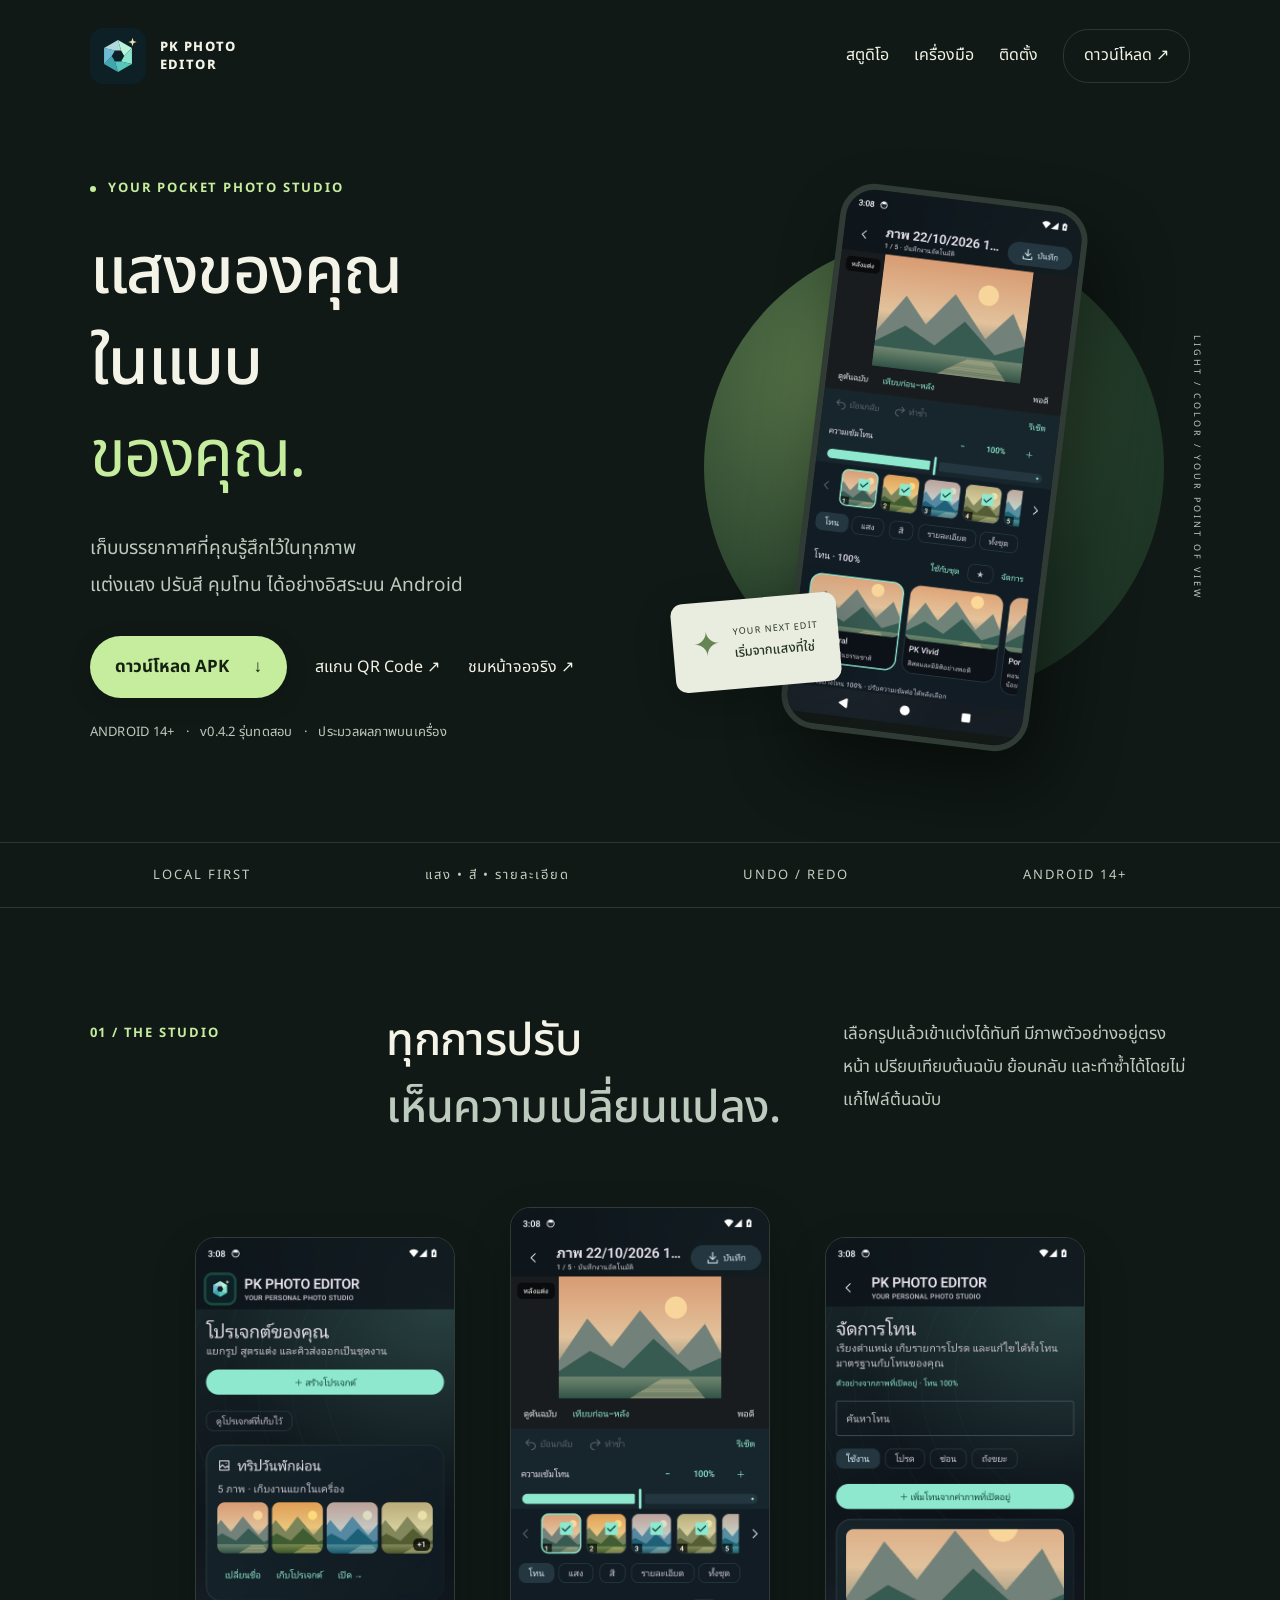
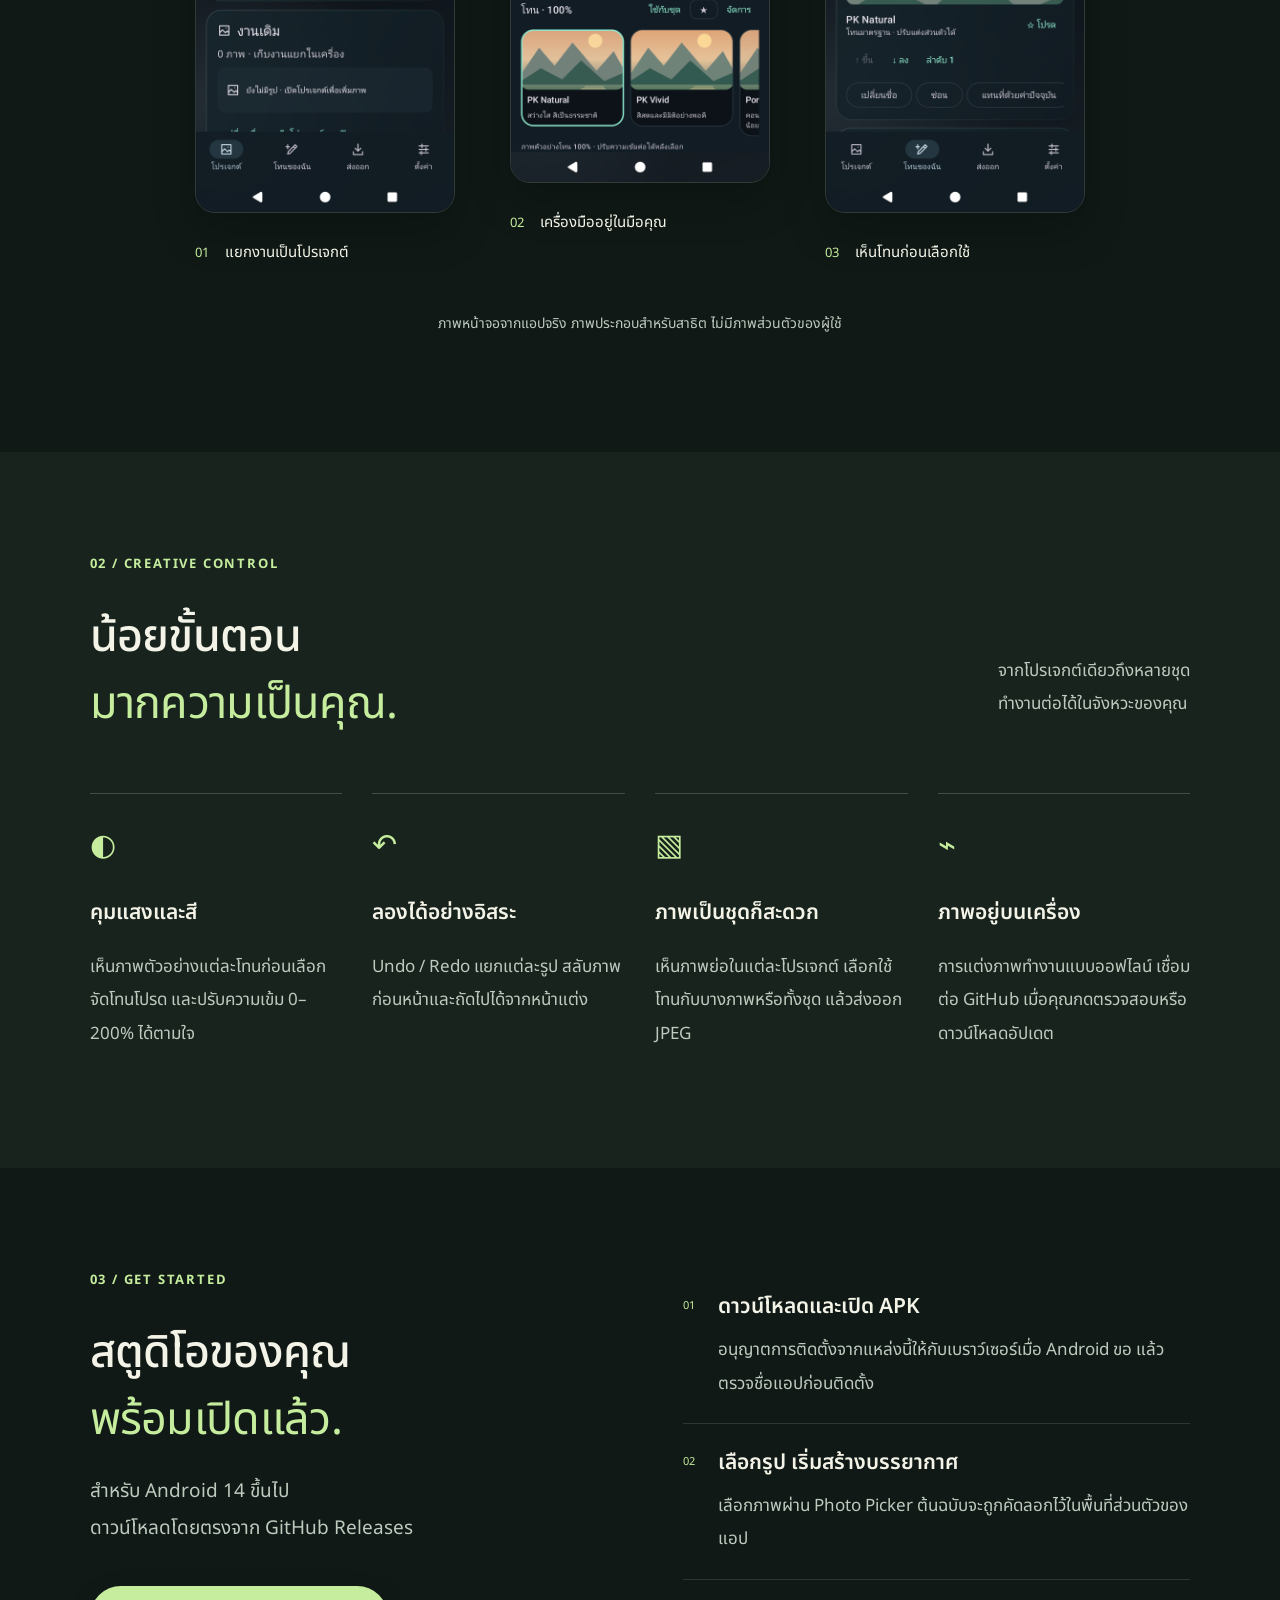
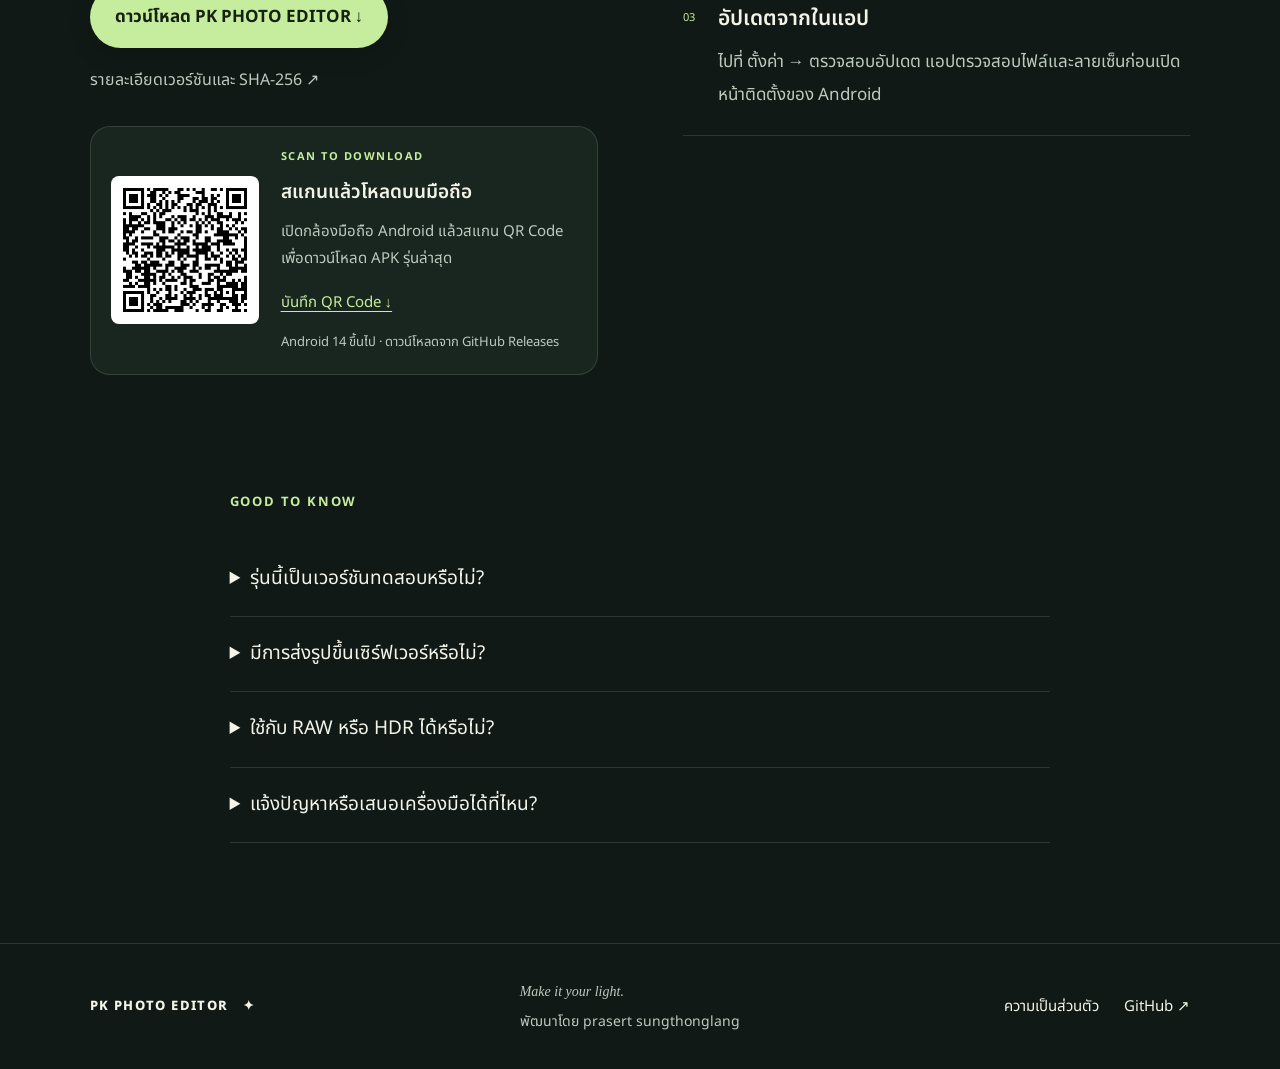
==== commit 3c07898c: "Release 0.4.2 project thumbnails and rendered tone previews" ====
--- a/docs/index.html
+++ b/docs/index.html
@@ -1,11 +1,13 @@
 <!doctype html>
 <html lang="th"><head><meta charset="utf-8"><meta name="viewport" content="width=device-width,initial-scale=1"><meta name="theme-color" content="#101916"><meta name="description" content="PK PHOTO EDITOR โปรแกรมแต่งภาพบน Android 14 ขึ้นไป ปรับโทน แสง สี และจัดการภาพเป็นชุดบนเครื่องของคุณ"><title>PK PHOTO EDITOR — Make it your light.</title><link rel="icon" href="assets/pk-logo.svg" type="image/svg+xml"><link rel="preload" href="assets/NotoSansThai.ttf" as="font" type="font/ttf" crossorigin><link rel="stylesheet" href="style.css"></head>
 <body><a class="skip" href="#main">ข้ามไปเนื้อหา</a><header><a class="brand" href="#" aria-label="PK PHOTO EDITOR หน้าแรก"><img class="brand-symbol" src="assets/pk-logo.svg" width="56" height="56" alt="โลโก้ PK PHOTO EDITOR"><span>PK PHOTO<br>EDITOR</span></a><nav aria-label="เมนูหลัก"><a href="#studio">สตูดิโอ</a><a href="#features">เครื่องมือ</a><a href="#install">ติดตั้ง</a><a class="nav-download" href="https://github.com/hertzscream/PK-PHOTO-EDITOR/releases/latest">ดาวน์โหลด ↗</a></nav></header>
-<main id="main"><section class="hero"><div class="hero-copy"><p class="eyebrow"><span class="dot"></span> YOUR POCKET PHOTO STUDIO</p><h1>แสงของคุณ<br>ในแบบ<span class="serif">ของคุณ.</span></h1><p class="lead">เก็บบรรยากาศที่คุณรู้สึกไว้ในทุกภาพ<br>แต่งแสง ปรับสี คุมโทน ได้อย่างอิสระบน Android</p><div class="actions"><a class="button primary" href="https://github.com/hertzscream/PK-PHOTO-EDITOR/releases/latest/download/PK-PHOTO-EDITOR.apk">ดาวน์โหลด APK <span>↓</span></a><a class="text-link" href="#download-qr">สแกน QR Code ↗</a><a class="text-link" href="#studio">ชมหน้าจอจริง ↗</a></div><p class="meta">ANDROID 14+ <span>·</span> v0.4.1 รุ่นทดสอบ <span>·</span> ประมวลผลภาพบนเครื่อง</p></div><div class="hero-art"><div class="orb"></div><div class="phone"><div class="phone-top">PK PHOTO EDITOR <span>●</span></div><img src="assets/editor.png" width="450" height="1000" alt="หน้าจอแต่งภาพจริงของ PK PHOTO EDITOR" fetchpriority="high"><div class="phone-bottom"></div></div><div class="floating-note"><span>✦</span><div>YOUR NEXT EDIT<br><strong>เริ่มจากแสงที่ใช่</strong></div></div><span class="vertical-caption">LIGHT / COLOR / YOUR POINT OF VIEW</span></div></section>
+<main id="main"><section class="hero"><div class="hero-copy"><p class="eyebrow"><span class="dot"></span> YOUR POCKET PHOTO STUDIO</p><h1>แสงของคุณ<br>ในแบบ<span class="serif">ของคุณ.</span></h1><p class="lead">เก็บบรรยากาศที่คุณรู้สึกไว้ในทุกภาพ<br>แต่งแสง ปรับสี คุมโทน ได้อย่างอิสระบน Android</p><div class="actions"><a class="button primary" href="https://github.com/hertzscream/PK-PHOTO-EDITOR/releases/latest/download/PK-PHOTO-EDITOR.apk">ดาวน์โหลด APK <span>↓</span></a><a class="text-link" href="#download-qr">สแกน QR Code ↗</a><a class="text-link" href="#studio">ชมหน้าจอจริง ↗</a></div><p class="meta">ANDROID 14+ <span>·</span> v0.4.2 รุ่นทดสอบ <span>·</span> ประมวลผลภาพบนเครื่อง</p></div><div class="hero-art"><div class="orb"></div><div class="phone"><div class="phone-top">PK PHOTO EDITOR <span>●</span></div><img src="assets/editor.png" width="450" height="1000" alt="หน้าจอแต่งภาพจริงของ PK PHOTO EDITOR" fetchpriority="high"><div class="phone-bottom"></div></div><div class="floating-note"><span>✦</span><div>YOUR NEXT EDIT<br><strong>เริ่มจากแสงที่ใช่</strong></div></div><span class="vertical-caption">LIGHT / COLOR / YOUR POINT OF VIEW</span></div></section>
 <div class="ribbon"><span>LOCAL FIRST</span><span>แสง • สี • รายละเอียด</span><span>UNDO / REDO</span><span>ANDROID 14+</span></div>
-<section class="studio section" id="studio"><div class="section-heading"><p class="eyebrow">01 / THE STUDIO</p><h2>ทุกการปรับ<br><span class="muted">เห็นความเปลี่ยนแปลง.</span></h2><p>เลือกรูปแล้วเข้าแต่งได้ทันที มีภาพตัวอย่างอยู่ตรงหน้า เปรียบเทียบต้นฉบับ ย้อนกลับ และทำซ้ำได้โดยไม่แก้ไฟล์ต้นฉบับ</p></div><div class="screens"><figure><img src="assets/projects.png" alt="โปรเจกต์แยกชุดภาพและสูตรแต่ง" loading="lazy" width="450" height="1000"><figcaption><span>01</span> แยกงานเป็นโปรเจกต์</figcaption></figure><figure class="featured"><img src="assets/editor.png" alt="ตัวอย่างภาพ เครื่องมือปรับโทน และปุ่มย้อนกลับ" loading="lazy" width="450" height="1000"><figcaption><span>02</span> เครื่องมืออยู่ในมือคุณ</figcaption></figure><figure><img src="assets/settings.png" alt="หน้าตั้งค่าธีม เสียง และตรวจสอบอัปเดต" loading="lazy" width="450" height="1000"><figcaption><span>03</span> ปรับพื้นที่ให้เป็นของคุณ</figcaption></figure></div><p class="caption">ภาพหน้าจอจากแอปจริง ภาพประกอบสำหรับสาธิต ไม่มีภาพส่วนตัวของผู้ใช้</p></section>
-<section class="features section" id="features"><p class="eyebrow">02 / CREATIVE CONTROL</p><div class="feature-heading"><h2>น้อยขั้นตอน<br><span class="serif">มากความเป็นคุณ.</span></h2><p>จากโปรเจกต์เดียวถึงหลายชุด<br>ทำงานต่อได้ในจังหวะของคุณ</p></div><div class="feature-grid"><article><span class="feature-icon">◐</span><h3>คุมแสงและสี</h3><p>จัดลำดับและเก็บโทนโปรด ปรับความเข้ม 0–200% พร้อมควบคุมแสง สี และรายละเอียดด้วยตัวเอง</p></article><article><span class="feature-icon">↶</span><h3>ลองได้อย่างอิสระ</h3><p>Undo / Redo แยกแต่ละรูป สลับภาพก่อนหน้าและถัดไปได้จากหน้าแต่ง</p></article><article><span class="feature-icon">▧</span><h3>ภาพเป็นชุดก็สะดวก</h3><p>แยกชุดรูปเป็นโปรเจกต์ เลือกใช้โทนกับบางภาพหรือทั้งโปรเจกต์ แล้วส่งออก JPEG</p></article><article><span class="feature-icon">⌁</span><h3>ภาพอยู่บนเครื่อง</h3><p>การแต่งภาพทำงานแบบออฟไลน์ เชื่อมต่อ GitHub เมื่อคุณกดตรวจสอบหรือดาวน์โหลดอัปเดต</p></article></div></section>
+<section class="studio section" id="studio"><div class="section-heading"><p class="eyebrow">01 / THE STUDIO</p><h2>ทุกการปรับ<br><span class="muted">เห็นความเปลี่ยนแปลง.</span></h2><p>เลือกรูปแล้วเข้าแต่งได้ทันที มีภาพตัวอย่างอยู่ตรงหน้า เปรียบเทียบต้นฉบับ ย้อนกลับ และทำซ้ำได้โดยไม่แก้ไฟล์ต้นฉบับ</p></div><div class="screens"><figure><img src="assets/projects.png" alt="โปรเจกต์แยกชุดภาพและสูตรแต่ง" loading="lazy" width="450" height="1000"><figcaption><span>01</span> แยกงานเป็นโปรเจกต์</figcaption></figure><figure class="featured"><img src="assets/editor.png" alt="ตัวอย่างภาพ เครื่องมือปรับโทน และปุ่มย้อนกลับ" loading="lazy" width="450" height="1000"><figcaption><span>02</span> เครื่องมืออยู่ในมือคุณ</figcaption></figure><figure><img src="assets/tones.png" alt="หน้าจัดการโทนพร้อมภาพตัวอย่างที่ประมวลผลจริง" loading="lazy" width="450" height="1000"><figcaption><span>03</span> เห็นโทนก่อนเลือกใช้</figcaption></figure></div><p class="caption">ภาพหน้าจอจากแอปจริง ภาพประกอบสำหรับสาธิต ไม่มีภาพส่วนตัวของผู้ใช้</p></section>
+<section class="features section" id="features"><p class="eyebrow">02 / CREATIVE CONTROL</p><div class="feature-heading"><h2>น้อยขั้นตอน<br><span class="serif">มากความเป็นคุณ.</span></h2><p>จากโปรเจกต์เดียวถึงหลายชุด<br>ทำงานต่อได้ในจังหวะของคุณ</p></div><div class="feature-grid"><article><span class="feature-icon">◐</span><h3>คุมแสงและสี</h3><p>เห็นภาพตัวอย่างแต่ละโทนก่อนเลือก จัดโทนโปรด และปรับความเข้ม 0–200% ได้ตามใจ</p></article><article><span class="feature-icon">↶</span><h3>ลองได้อย่างอิสระ</h3><p>Undo / Redo แยกแต่ละรูป สลับภาพก่อนหน้าและถัดไปได้จากหน้าแต่ง</p></article><article><span class="feature-icon">▧</span><h3>ภาพเป็นชุดก็สะดวก</h3><p>เห็นภาพย่อในแต่ละโปรเจกต์ เลือกใช้โทนกับบางภาพหรือทั้งชุด แล้วส่งออก JPEG</p></article><article><span class="feature-icon">⌁</span><h3>ภาพอยู่บนเครื่อง</h3><p>การแต่งภาพทำงานแบบออฟไลน์ เชื่อมต่อ GitHub เมื่อคุณกดตรวจสอบหรือดาวน์โหลดอัปเดต</p></article></div></section>
 <section class="install section" id="install"><div><p class="eyebrow">03 / GET STARTED</p><h2>สตูดิโอของคุณ<br><span class="serif">พร้อมเปิดแล้ว.</span></h2><p class="lead">สำหรับ Android 14 ขึ้นไป<br>ดาวน์โหลดโดยตรงจาก GitHub Releases</p><a class="button primary" href="https://github.com/hertzscream/PK-PHOTO-EDITOR/releases/latest/download/PK-PHOTO-EDITOR.apk">ดาวน์โหลด PK PHOTO EDITOR ↓</a><a class="release-link" href="https://github.com/hertzscream/PK-PHOTO-EDITOR/releases/latest">รายละเอียดเวอร์ชันและ SHA-256 ↗</a><div class="download-qr" id="download-qr" role="group" aria-labelledby="qr-title"><a class="qr-image-link" href="https://github.com/hertzscream/PK-PHOTO-EDITOR/releases/latest/download/PK-PHOTO-EDITOR.apk" aria-label="ดาวน์โหลด APK รุ่นล่าสุดของ PK PHOTO EDITOR"><img src="assets/download-qr.png" width="490" height="490" alt="QR Code สำหรับดาวน์โหลด PK PHOTO EDITOR รุ่นล่าสุด" loading="lazy"></a><div class="qr-copy"><p class="eyebrow">SCAN TO DOWNLOAD</p><h3 id="qr-title">สแกนแล้วโหลดบนมือถือ</h3><p>เปิดกล้องมือถือ Android แล้วสแกน QR Code เพื่อดาวน์โหลด APK รุ่นล่าสุด</p><a class="qr-save" href="assets/download-qr.png" download="PK-PHOTO-EDITOR-download-QR.png">บันทึก QR Code ↓</a><p class="qr-note">Android 14 ขึ้นไป · ดาวน์โหลดจาก GitHub Releases</p></div></div></div><ol><li><span>01</span><div><h3>ดาวน์โหลดและเปิด APK</h3><p>อนุญาตการติดตั้งจากแหล่งนี้ให้กับเบราว์เซอร์เมื่อ Android ขอ แล้วตรวจชื่อแอปก่อนติดตั้ง</p></div></li><li><span>02</span><div><h3>เลือกรูป เริ่มสร้างบรรยากาศ</h3><p>เลือกภาพผ่าน Photo Picker ต้นฉบับจะถูกคัดลอกไว้ในพื้นที่ส่วนตัวของแอป</p></div></li><li><span>03</span><div><h3>อัปเดตจากในแอป</h3><p>ไปที่ ตั้งค่า → ตรวจสอบอัปเดต แอปตรวจสอบไฟล์และลายเซ็นก่อนเปิดหน้าติดตั้งของ Android</p></div></li></ol></section>
-<section class="faq section"><p class="eyebrow">GOOD TO KNOW</p><details><summary>รุ่นนี้เป็นเวอร์ชันทดสอบหรือไม่?</summary><p>ใช่ รุ่น 0.4.1 เป็น APK สำหรับทดสอบ ใช้ debug signing เดิมเพื่ออัปเดตจากรุ่นก่อนหน้า ควรสำรองภาพที่ส่งออกแล้วก่อนเปลี่ยนเครื่องหรือถอนการติดตั้ง</p></details><details><summary>มีการส่งรูปขึ้นเซิร์ฟเวอร์หรือไม่?</summary><p>ไม่มีการอัปโหลดรูปเพื่อแต่งภาพ รูปและสูตรแต่งจัดเก็บบนเครื่อง การตรวจสอบอัปเดตติดต่อ GitHub เพื่อรับข้อมูลเวอร์ชันและ APK เท่านั้น</p></details><details><summary>ใช้กับ RAW หรือ HDR ได้หรือไม่?</summary><p>ระบบแต่งและส่งออกปัจจุบันเป็น SDR JPEG ไม่ใช่กระบวนการพัฒนา RAW หรือส่งออก HDR</p></details><details><summary>แจ้งปัญหาหรือเสนอเครื่องมือได้ที่ไหน?</summary><p><a href="https://github.com/hertzscream/PK-PHOTO-EDITOR/issues">เปิด Issue บน GitHub</a> พร้อมรุ่น Android และขั้นตอนที่พบปัญหา โปรดอย่าแนบภาพส่วนตัวหรือข้อมูลลับ</p></details></section></main>
+<section class="faq section"><p class="eyebrow">GOOD TO KNOW</p><details><summary>รุ่นนี้เป็นเวอร์ชันทดสอบหรือไม่?</summary><p>ใช่ รุ่น 0.4.2 เป็น APK สำหรับทดสอบ ใช้ debug signing เดิมเพื่ออัปเดตจากรุ่นก่อนหน้า ควรสำรองภาพที่ส่งออกแล้วก่อนเปลี่ยนเครื่องหรือถอนการติดตั้ง</p></details><details><summary>มีการส่งรูปขึ้นเซิร์ฟเวอร์หรือไม่?</summary><p>ไม่มีการอัปโหลดรูปเพื่อแต่งภาพ รูปและสูตรแต่งจัดเก็บบนเครื่อง การตรวจสอบอัปเดตติดต่อ GitHub เพื่อรับข้อมูลเวอร์ชันและ APK เท่านั้น</p></details><details><summary>ใช้กับ RAW หรือ HDR ได้หรือไม่?</summary><p>ระบบแต่งและส่งออกปัจจุบันเป็น SDR JPEG ไม่ใช่กระบวนการพัฒนา RAW หรือส่งออก HDR</p></details><details><summary>แจ้งปัญหาหรือเสนอเครื่องมือได้ที่ไหน?</summary><p><a href="https://github.com/hertzscream/PK-PHOTO-EDITOR/issues">เปิด Issue บน GitHub</a> พร้อมรุ่น Android และขั้นตอนที่พบปัญหา โปรดอย่าแนบภาพส่วนตัวหรือข้อมูลลับ</p></details></section></main>
 <footer><a class="brand" href="#">PK PHOTO EDITOR <span>✦</span></a><div class="developer-credit"><p>Make it your light.</p><span>พัฒนาโดย prasert sungthonglang</span></div><div><a href="privacy.html">ความเป็นส่วนตัว</a><a href="https://github.com/hertzscream/PK-PHOTO-EDITOR">GitHub ↗</a></div></footer></body></html>
 
+
+
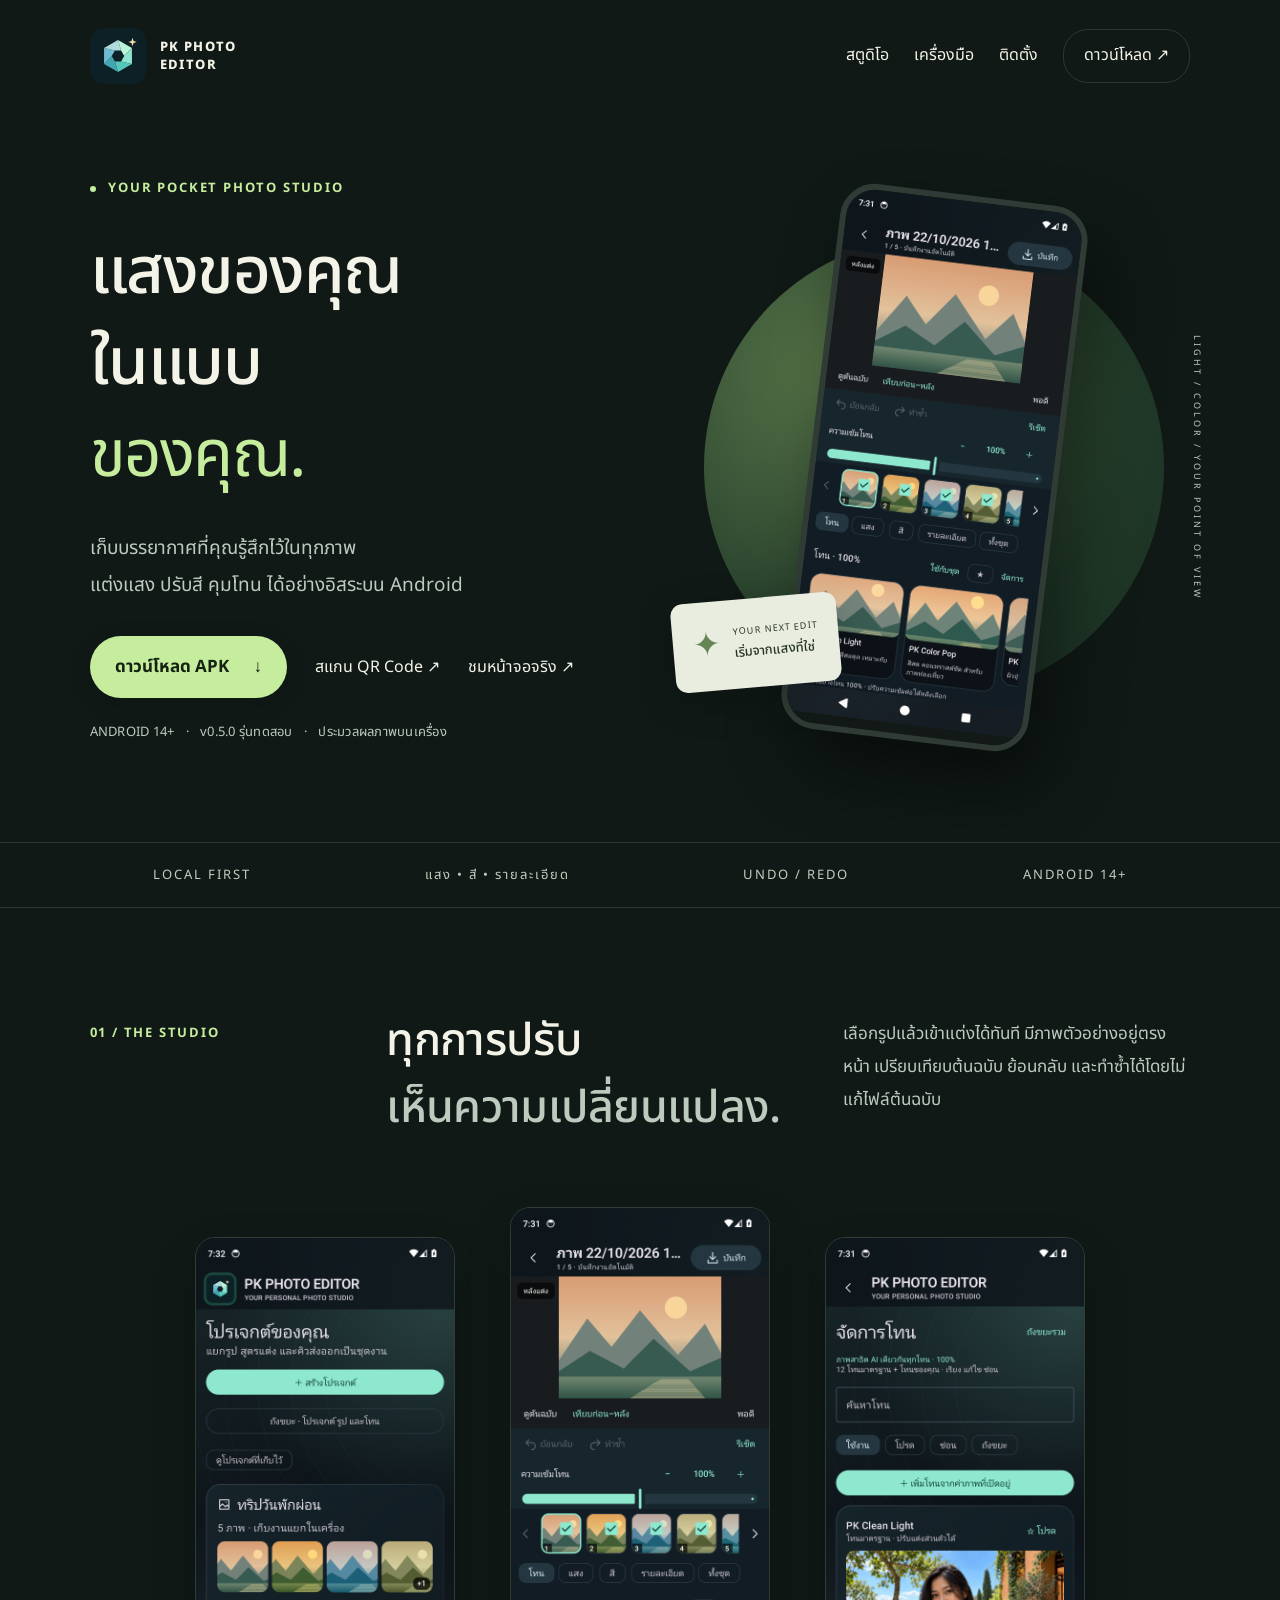
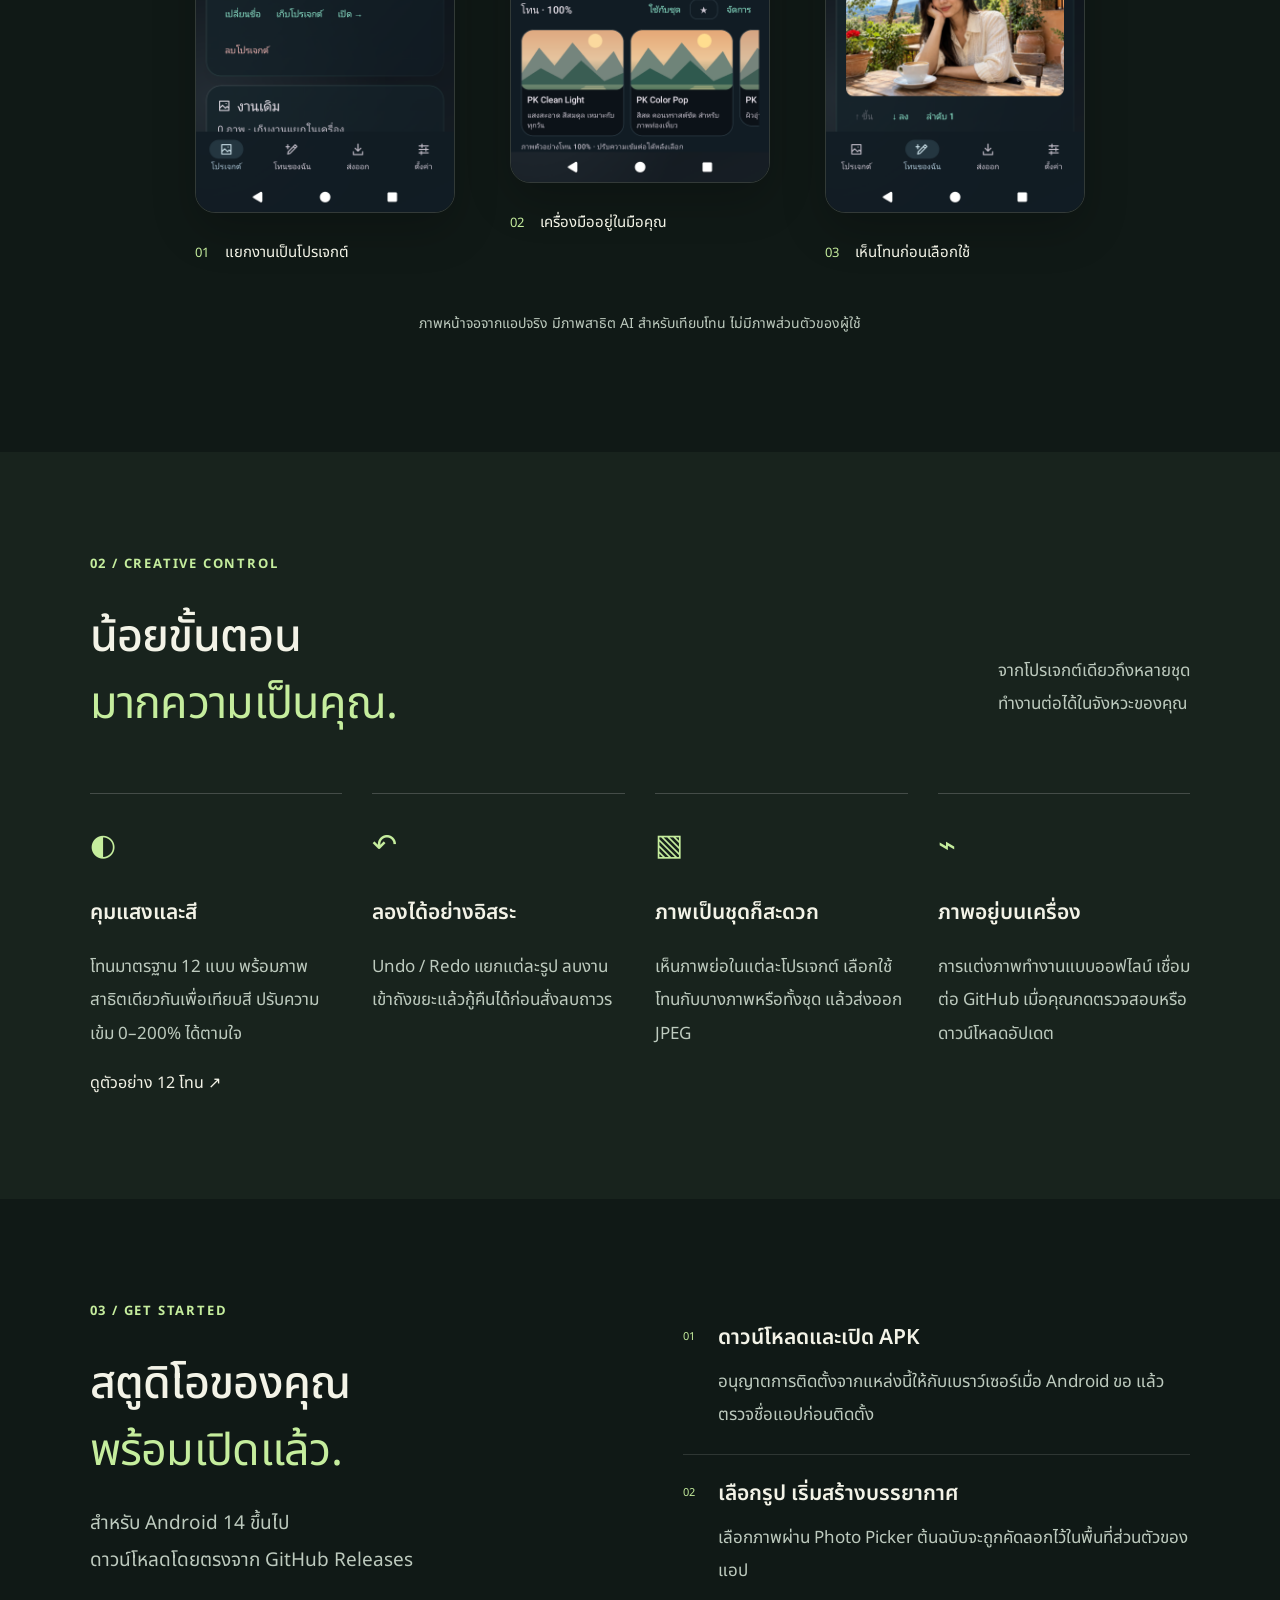
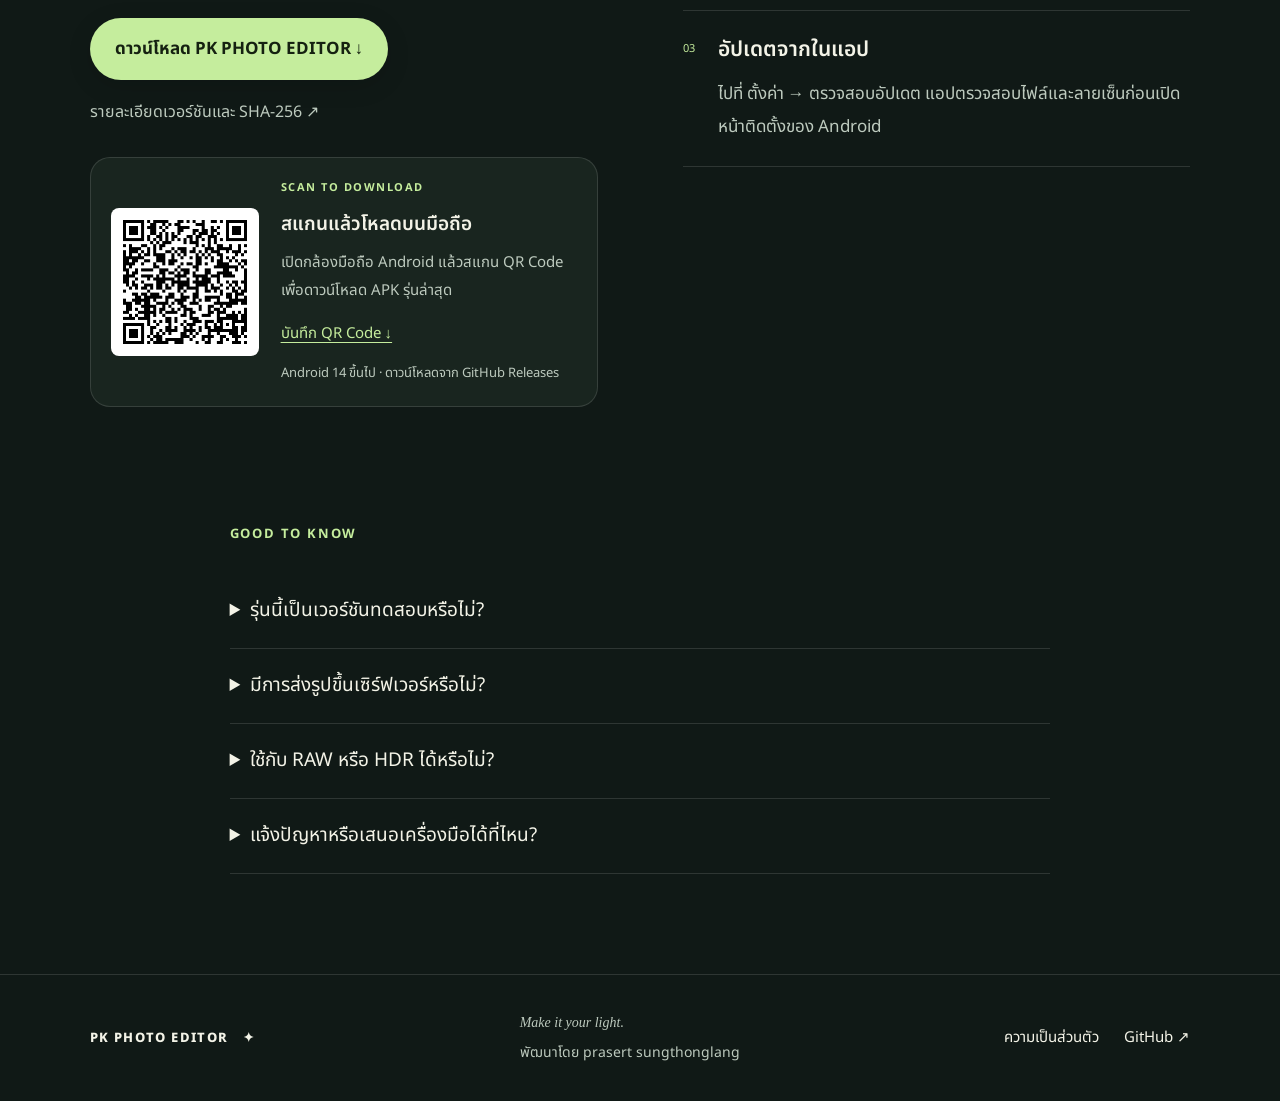
==== commit 783401d5: "Release 0.5.0 recoverable trash and twelve tone collection" ====
--- a/docs/index.html
+++ b/docs/index.html
@@ -1,13 +1,15 @@
 <!doctype html>
 <html lang="th"><head><meta charset="utf-8"><meta name="viewport" content="width=device-width,initial-scale=1"><meta name="theme-color" content="#101916"><meta name="description" content="PK PHOTO EDITOR โปรแกรมแต่งภาพบน Android 14 ขึ้นไป ปรับโทน แสง สี และจัดการภาพเป็นชุดบนเครื่องของคุณ"><title>PK PHOTO EDITOR — Make it your light.</title><link rel="icon" href="assets/pk-logo.svg" type="image/svg+xml"><link rel="preload" href="assets/NotoSansThai.ttf" as="font" type="font/ttf" crossorigin><link rel="stylesheet" href="style.css"></head>
 <body><a class="skip" href="#main">ข้ามไปเนื้อหา</a><header><a class="brand" href="#" aria-label="PK PHOTO EDITOR หน้าแรก"><img class="brand-symbol" src="assets/pk-logo.svg" width="56" height="56" alt="โลโก้ PK PHOTO EDITOR"><span>PK PHOTO<br>EDITOR</span></a><nav aria-label="เมนูหลัก"><a href="#studio">สตูดิโอ</a><a href="#features">เครื่องมือ</a><a href="#install">ติดตั้ง</a><a class="nav-download" href="https://github.com/hertzscream/PK-PHOTO-EDITOR/releases/latest">ดาวน์โหลด ↗</a></nav></header>
-<main id="main"><section class="hero"><div class="hero-copy"><p class="eyebrow"><span class="dot"></span> YOUR POCKET PHOTO STUDIO</p><h1>แสงของคุณ<br>ในแบบ<span class="serif">ของคุณ.</span></h1><p class="lead">เก็บบรรยากาศที่คุณรู้สึกไว้ในทุกภาพ<br>แต่งแสง ปรับสี คุมโทน ได้อย่างอิสระบน Android</p><div class="actions"><a class="button primary" href="https://github.com/hertzscream/PK-PHOTO-EDITOR/releases/latest/download/PK-PHOTO-EDITOR.apk">ดาวน์โหลด APK <span>↓</span></a><a class="text-link" href="#download-qr">สแกน QR Code ↗</a><a class="text-link" href="#studio">ชมหน้าจอจริง ↗</a></div><p class="meta">ANDROID 14+ <span>·</span> v0.4.2 รุ่นทดสอบ <span>·</span> ประมวลผลภาพบนเครื่อง</p></div><div class="hero-art"><div class="orb"></div><div class="phone"><div class="phone-top">PK PHOTO EDITOR <span>●</span></div><img src="assets/editor.png" width="450" height="1000" alt="หน้าจอแต่งภาพจริงของ PK PHOTO EDITOR" fetchpriority="high"><div class="phone-bottom"></div></div><div class="floating-note"><span>✦</span><div>YOUR NEXT EDIT<br><strong>เริ่มจากแสงที่ใช่</strong></div></div><span class="vertical-caption">LIGHT / COLOR / YOUR POINT OF VIEW</span></div></section>
+<main id="main"><section class="hero"><div class="hero-copy"><p class="eyebrow"><span class="dot"></span> YOUR POCKET PHOTO STUDIO</p><h1>แสงของคุณ<br>ในแบบ<span class="serif">ของคุณ.</span></h1><p class="lead">เก็บบรรยากาศที่คุณรู้สึกไว้ในทุกภาพ<br>แต่งแสง ปรับสี คุมโทน ได้อย่างอิสระบน Android</p><div class="actions"><a class="button primary" href="https://github.com/hertzscream/PK-PHOTO-EDITOR/releases/latest/download/PK-PHOTO-EDITOR.apk">ดาวน์โหลด APK <span>↓</span></a><a class="text-link" href="#download-qr">สแกน QR Code ↗</a><a class="text-link" href="#studio">ชมหน้าจอจริง ↗</a></div><p class="meta">ANDROID 14+ <span>·</span> v0.5.0 รุ่นทดสอบ <span>·</span> ประมวลผลภาพบนเครื่อง</p></div><div class="hero-art"><div class="orb"></div><div class="phone"><div class="phone-top">PK PHOTO EDITOR <span>●</span></div><img src="assets/editor.png" width="450" height="1000" alt="หน้าจอแต่งภาพจริงของ PK PHOTO EDITOR" fetchpriority="high"><div class="phone-bottom"></div></div><div class="floating-note"><span>✦</span><div>YOUR NEXT EDIT<br><strong>เริ่มจากแสงที่ใช่</strong></div></div><span class="vertical-caption">LIGHT / COLOR / YOUR POINT OF VIEW</span></div></section>
 <div class="ribbon"><span>LOCAL FIRST</span><span>แสง • สี • รายละเอียด</span><span>UNDO / REDO</span><span>ANDROID 14+</span></div>
-<section class="studio section" id="studio"><div class="section-heading"><p class="eyebrow">01 / THE STUDIO</p><h2>ทุกการปรับ<br><span class="muted">เห็นความเปลี่ยนแปลง.</span></h2><p>เลือกรูปแล้วเข้าแต่งได้ทันที มีภาพตัวอย่างอยู่ตรงหน้า เปรียบเทียบต้นฉบับ ย้อนกลับ และทำซ้ำได้โดยไม่แก้ไฟล์ต้นฉบับ</p></div><div class="screens"><figure><img src="assets/projects.png" alt="โปรเจกต์แยกชุดภาพและสูตรแต่ง" loading="lazy" width="450" height="1000"><figcaption><span>01</span> แยกงานเป็นโปรเจกต์</figcaption></figure><figure class="featured"><img src="assets/editor.png" alt="ตัวอย่างภาพ เครื่องมือปรับโทน และปุ่มย้อนกลับ" loading="lazy" width="450" height="1000"><figcaption><span>02</span> เครื่องมืออยู่ในมือคุณ</figcaption></figure><figure><img src="assets/tones.png" alt="หน้าจัดการโทนพร้อมภาพตัวอย่างที่ประมวลผลจริง" loading="lazy" width="450" height="1000"><figcaption><span>03</span> เห็นโทนก่อนเลือกใช้</figcaption></figure></div><p class="caption">ภาพหน้าจอจากแอปจริง ภาพประกอบสำหรับสาธิต ไม่มีภาพส่วนตัวของผู้ใช้</p></section>
-<section class="features section" id="features"><p class="eyebrow">02 / CREATIVE CONTROL</p><div class="feature-heading"><h2>น้อยขั้นตอน<br><span class="serif">มากความเป็นคุณ.</span></h2><p>จากโปรเจกต์เดียวถึงหลายชุด<br>ทำงานต่อได้ในจังหวะของคุณ</p></div><div class="feature-grid"><article><span class="feature-icon">◐</span><h3>คุมแสงและสี</h3><p>เห็นภาพตัวอย่างแต่ละโทนก่อนเลือก จัดโทนโปรด และปรับความเข้ม 0–200% ได้ตามใจ</p></article><article><span class="feature-icon">↶</span><h3>ลองได้อย่างอิสระ</h3><p>Undo / Redo แยกแต่ละรูป สลับภาพก่อนหน้าและถัดไปได้จากหน้าแต่ง</p></article><article><span class="feature-icon">▧</span><h3>ภาพเป็นชุดก็สะดวก</h3><p>เห็นภาพย่อในแต่ละโปรเจกต์ เลือกใช้โทนกับบางภาพหรือทั้งชุด แล้วส่งออก JPEG</p></article><article><span class="feature-icon">⌁</span><h3>ภาพอยู่บนเครื่อง</h3><p>การแต่งภาพทำงานแบบออฟไลน์ เชื่อมต่อ GitHub เมื่อคุณกดตรวจสอบหรือดาวน์โหลดอัปเดต</p></article></div></section>
+<section class="studio section" id="studio"><div class="section-heading"><p class="eyebrow">01 / THE STUDIO</p><h2>ทุกการปรับ<br><span class="muted">เห็นความเปลี่ยนแปลง.</span></h2><p>เลือกรูปแล้วเข้าแต่งได้ทันที มีภาพตัวอย่างอยู่ตรงหน้า เปรียบเทียบต้นฉบับ ย้อนกลับ และทำซ้ำได้โดยไม่แก้ไฟล์ต้นฉบับ</p></div><div class="screens"><figure><img src="assets/projects.png" alt="โปรเจกต์แยกชุดภาพและสูตรแต่ง" loading="lazy" width="450" height="1000"><figcaption><span>01</span> แยกงานเป็นโปรเจกต์</figcaption></figure><figure class="featured"><img src="assets/editor.png" alt="ตัวอย่างภาพ เครื่องมือปรับโทน และปุ่มย้อนกลับ" loading="lazy" width="450" height="1000"><figcaption><span>02</span> เครื่องมืออยู่ในมือคุณ</figcaption></figure><figure><img src="assets/tones.png" alt="หน้าจัดการโทนพร้อมภาพตัวอย่างที่ประมวลผลจริง" loading="lazy" width="450" height="1000"><figcaption><span>03</span> เห็นโทนก่อนเลือกใช้</figcaption></figure></div><p class="caption">ภาพหน้าจอจากแอปจริง มีภาพสาธิต AI สำหรับเทียบโทน ไม่มีภาพส่วนตัวของผู้ใช้</p></section>
+<section class="features section" id="features"><p class="eyebrow">02 / CREATIVE CONTROL</p><div class="feature-heading"><h2>น้อยขั้นตอน<br><span class="serif">มากความเป็นคุณ.</span></h2><p>จากโปรเจกต์เดียวถึงหลายชุด<br>ทำงานต่อได้ในจังหวะของคุณ</p></div><div class="feature-grid"><article><span class="feature-icon">◐</span><h3>คุมแสงและสี</h3><p>โทนมาตรฐาน 12 แบบ พร้อมภาพสาธิตเดียวกันเพื่อเทียบสี ปรับความเข้ม 0–200% ได้ตามใจ</p><a class="text-link" href="assets/tone-collection-050.jpg">ดูตัวอย่าง 12 โทน ↗</a></article><article><span class="feature-icon">↶</span><h3>ลองได้อย่างอิสระ</h3><p>Undo / Redo แยกแต่ละรูป ลบงานเข้าถังขยะแล้วกู้คืนได้ก่อนสั่งลบถาวร</p></article><article><span class="feature-icon">▧</span><h3>ภาพเป็นชุดก็สะดวก</h3><p>เห็นภาพย่อในแต่ละโปรเจกต์ เลือกใช้โทนกับบางภาพหรือทั้งชุด แล้วส่งออก JPEG</p></article><article><span class="feature-icon">⌁</span><h3>ภาพอยู่บนเครื่อง</h3><p>การแต่งภาพทำงานแบบออฟไลน์ เชื่อมต่อ GitHub เมื่อคุณกดตรวจสอบหรือดาวน์โหลดอัปเดต</p></article></div></section>
 <section class="install section" id="install"><div><p class="eyebrow">03 / GET STARTED</p><h2>สตูดิโอของคุณ<br><span class="serif">พร้อมเปิดแล้ว.</span></h2><p class="lead">สำหรับ Android 14 ขึ้นไป<br>ดาวน์โหลดโดยตรงจาก GitHub Releases</p><a class="button primary" href="https://github.com/hertzscream/PK-PHOTO-EDITOR/releases/latest/download/PK-PHOTO-EDITOR.apk">ดาวน์โหลด PK PHOTO EDITOR ↓</a><a class="release-link" href="https://github.com/hertzscream/PK-PHOTO-EDITOR/releases/latest">รายละเอียดเวอร์ชันและ SHA-256 ↗</a><div class="download-qr" id="download-qr" role="group" aria-labelledby="qr-title"><a class="qr-image-link" href="https://github.com/hertzscream/PK-PHOTO-EDITOR/releases/latest/download/PK-PHOTO-EDITOR.apk" aria-label="ดาวน์โหลด APK รุ่นล่าสุดของ PK PHOTO EDITOR"><img src="assets/download-qr.png" width="490" height="490" alt="QR Code สำหรับดาวน์โหลด PK PHOTO EDITOR รุ่นล่าสุด" loading="lazy"></a><div class="qr-copy"><p class="eyebrow">SCAN TO DOWNLOAD</p><h3 id="qr-title">สแกนแล้วโหลดบนมือถือ</h3><p>เปิดกล้องมือถือ Android แล้วสแกน QR Code เพื่อดาวน์โหลด APK รุ่นล่าสุด</p><a class="qr-save" href="assets/download-qr.png" download="PK-PHOTO-EDITOR-download-QR.png">บันทึก QR Code ↓</a><p class="qr-note">Android 14 ขึ้นไป · ดาวน์โหลดจาก GitHub Releases</p></div></div></div><ol><li><span>01</span><div><h3>ดาวน์โหลดและเปิด APK</h3><p>อนุญาตการติดตั้งจากแหล่งนี้ให้กับเบราว์เซอร์เมื่อ Android ขอ แล้วตรวจชื่อแอปก่อนติดตั้ง</p></div></li><li><span>02</span><div><h3>เลือกรูป เริ่มสร้างบรรยากาศ</h3><p>เลือกภาพผ่าน Photo Picker ต้นฉบับจะถูกคัดลอกไว้ในพื้นที่ส่วนตัวของแอป</p></div></li><li><span>03</span><div><h3>อัปเดตจากในแอป</h3><p>ไปที่ ตั้งค่า → ตรวจสอบอัปเดต แอปตรวจสอบไฟล์และลายเซ็นก่อนเปิดหน้าติดตั้งของ Android</p></div></li></ol></section>
-<section class="faq section"><p class="eyebrow">GOOD TO KNOW</p><details><summary>รุ่นนี้เป็นเวอร์ชันทดสอบหรือไม่?</summary><p>ใช่ รุ่น 0.4.2 เป็น APK สำหรับทดสอบ ใช้ debug signing เดิมเพื่ออัปเดตจากรุ่นก่อนหน้า ควรสำรองภาพที่ส่งออกแล้วก่อนเปลี่ยนเครื่องหรือถอนการติดตั้ง</p></details><details><summary>มีการส่งรูปขึ้นเซิร์ฟเวอร์หรือไม่?</summary><p>ไม่มีการอัปโหลดรูปเพื่อแต่งภาพ รูปและสูตรแต่งจัดเก็บบนเครื่อง การตรวจสอบอัปเดตติดต่อ GitHub เพื่อรับข้อมูลเวอร์ชันและ APK เท่านั้น</p></details><details><summary>ใช้กับ RAW หรือ HDR ได้หรือไม่?</summary><p>ระบบแต่งและส่งออกปัจจุบันเป็น SDR JPEG ไม่ใช่กระบวนการพัฒนา RAW หรือส่งออก HDR</p></details><details><summary>แจ้งปัญหาหรือเสนอเครื่องมือได้ที่ไหน?</summary><p><a href="https://github.com/hertzscream/PK-PHOTO-EDITOR/issues">เปิด Issue บน GitHub</a> พร้อมรุ่น Android และขั้นตอนที่พบปัญหา โปรดอย่าแนบภาพส่วนตัวหรือข้อมูลลับ</p></details></section></main>
+<section class="faq section"><p class="eyebrow">GOOD TO KNOW</p><details><summary>รุ่นนี้เป็นเวอร์ชันทดสอบหรือไม่?</summary><p>ใช่ รุ่น 0.5.0 เป็น APK สำหรับทดสอบ ใช้ debug signing เดิมเพื่ออัปเดตจากรุ่นก่อนหน้า ควรสำรองภาพที่ส่งออกแล้วก่อนเปลี่ยนเครื่องหรือถอนการติดตั้ง</p></details><details><summary>มีการส่งรูปขึ้นเซิร์ฟเวอร์หรือไม่?</summary><p>ไม่มีการอัปโหลดรูปเพื่อแต่งภาพ รูปและสูตรแต่งจัดเก็บบนเครื่อง การตรวจสอบอัปเดตติดต่อ GitHub เพื่อรับข้อมูลเวอร์ชันและ APK เท่านั้น</p></details><details><summary>ใช้กับ RAW หรือ HDR ได้หรือไม่?</summary><p>ระบบแต่งและส่งออกปัจจุบันเป็น SDR JPEG ไม่ใช่กระบวนการพัฒนา RAW หรือส่งออก HDR</p></details><details><summary>แจ้งปัญหาหรือเสนอเครื่องมือได้ที่ไหน?</summary><p><a href="https://github.com/hertzscream/PK-PHOTO-EDITOR/issues">เปิด Issue บน GitHub</a> พร้อมรุ่น Android และขั้นตอนที่พบปัญหา โปรดอย่าแนบภาพส่วนตัวหรือข้อมูลลับ</p></details></section></main>
 <footer><a class="brand" href="#">PK PHOTO EDITOR <span>✦</span></a><div class="developer-credit"><p>Make it your light.</p><span>พัฒนาโดย prasert sungthonglang</span></div><div><a href="privacy.html">ความเป็นส่วนตัว</a><a href="https://github.com/hertzscream/PK-PHOTO-EDITOR">GitHub ↗</a></div></footer></body></html>
 
 
 
+
+
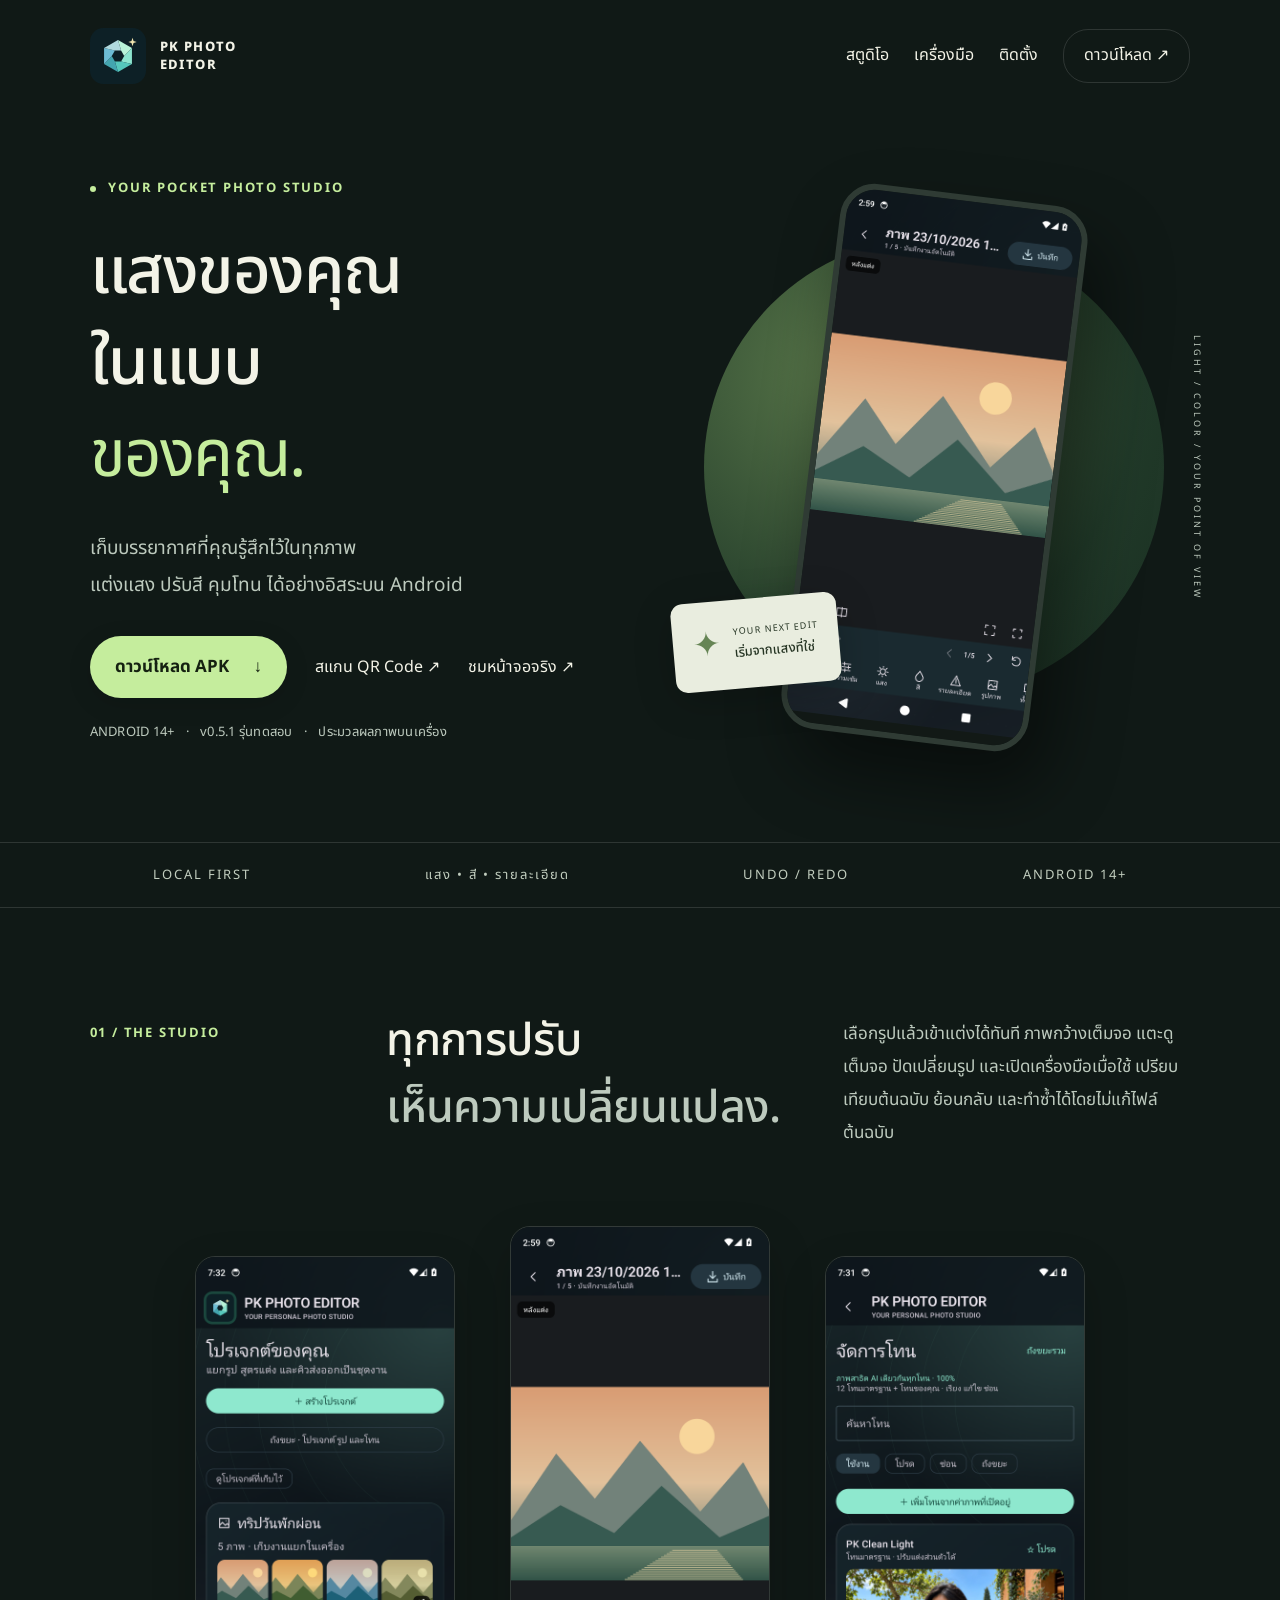
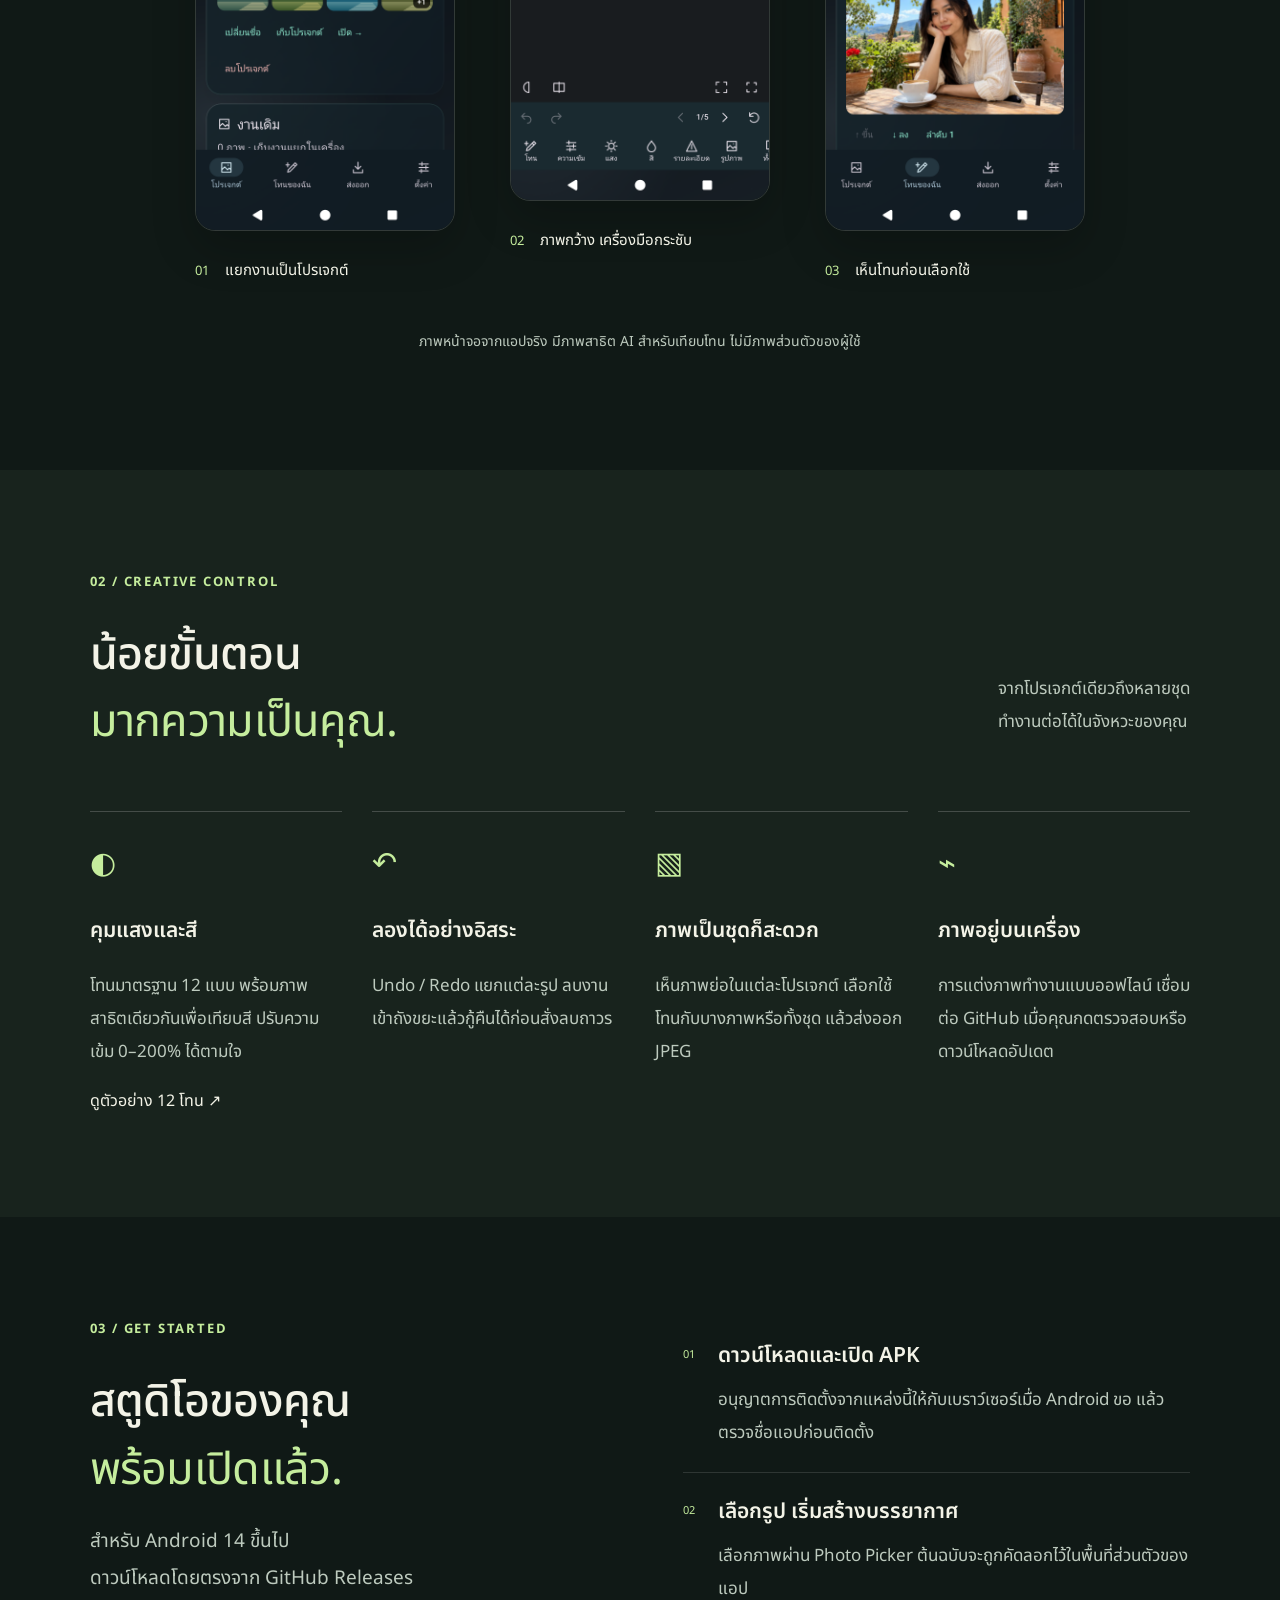
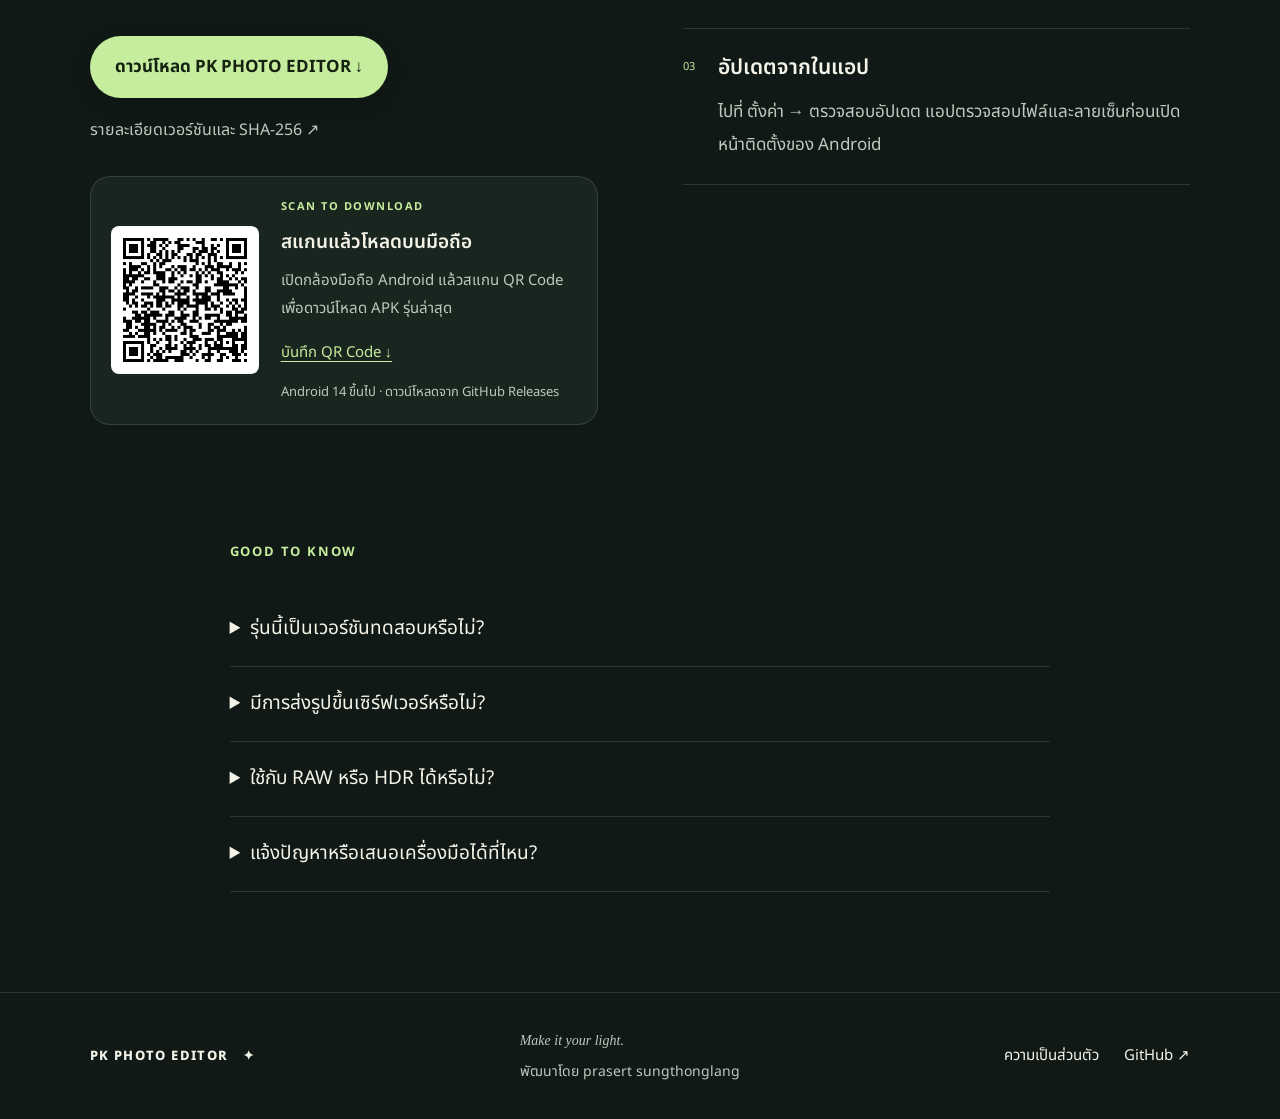
==== commit 9265b82c: "Release 0.5.1 photo-first editor and gesture navigation" ====
--- a/docs/index.html
+++ b/docs/index.html
@@ -1,12 +1,12 @@
 <!doctype html>
 <html lang="th"><head><meta charset="utf-8"><meta name="viewport" content="width=device-width,initial-scale=1"><meta name="theme-color" content="#101916"><meta name="description" content="PK PHOTO EDITOR โปรแกรมแต่งภาพบน Android 14 ขึ้นไป ปรับโทน แสง สี และจัดการภาพเป็นชุดบนเครื่องของคุณ"><title>PK PHOTO EDITOR — Make it your light.</title><link rel="icon" href="assets/pk-logo.svg" type="image/svg+xml"><link rel="preload" href="assets/NotoSansThai.ttf" as="font" type="font/ttf" crossorigin><link rel="stylesheet" href="style.css"></head>
 <body><a class="skip" href="#main">ข้ามไปเนื้อหา</a><header><a class="brand" href="#" aria-label="PK PHOTO EDITOR หน้าแรก"><img class="brand-symbol" src="assets/pk-logo.svg" width="56" height="56" alt="โลโก้ PK PHOTO EDITOR"><span>PK PHOTO<br>EDITOR</span></a><nav aria-label="เมนูหลัก"><a href="#studio">สตูดิโอ</a><a href="#features">เครื่องมือ</a><a href="#install">ติดตั้ง</a><a class="nav-download" href="https://github.com/hertzscream/PK-PHOTO-EDITOR/releases/latest">ดาวน์โหลด ↗</a></nav></header>
-<main id="main"><section class="hero"><div class="hero-copy"><p class="eyebrow"><span class="dot"></span> YOUR POCKET PHOTO STUDIO</p><h1>แสงของคุณ<br>ในแบบ<span class="serif">ของคุณ.</span></h1><p class="lead">เก็บบรรยากาศที่คุณรู้สึกไว้ในทุกภาพ<br>แต่งแสง ปรับสี คุมโทน ได้อย่างอิสระบน Android</p><div class="actions"><a class="button primary" href="https://github.com/hertzscream/PK-PHOTO-EDITOR/releases/latest/download/PK-PHOTO-EDITOR.apk">ดาวน์โหลด APK <span>↓</span></a><a class="text-link" href="#download-qr">สแกน QR Code ↗</a><a class="text-link" href="#studio">ชมหน้าจอจริง ↗</a></div><p class="meta">ANDROID 14+ <span>·</span> v0.5.0 รุ่นทดสอบ <span>·</span> ประมวลผลภาพบนเครื่อง</p></div><div class="hero-art"><div class="orb"></div><div class="phone"><div class="phone-top">PK PHOTO EDITOR <span>●</span></div><img src="assets/editor.png" width="450" height="1000" alt="หน้าจอแต่งภาพจริงของ PK PHOTO EDITOR" fetchpriority="high"><div class="phone-bottom"></div></div><div class="floating-note"><span>✦</span><div>YOUR NEXT EDIT<br><strong>เริ่มจากแสงที่ใช่</strong></div></div><span class="vertical-caption">LIGHT / COLOR / YOUR POINT OF VIEW</span></div></section>
+<main id="main"><section class="hero"><div class="hero-copy"><p class="eyebrow"><span class="dot"></span> YOUR POCKET PHOTO STUDIO</p><h1>แสงของคุณ<br>ในแบบ<span class="serif">ของคุณ.</span></h1><p class="lead">เก็บบรรยากาศที่คุณรู้สึกไว้ในทุกภาพ<br>แต่งแสง ปรับสี คุมโทน ได้อย่างอิสระบน Android</p><div class="actions"><a class="button primary" href="https://github.com/hertzscream/PK-PHOTO-EDITOR/releases/latest/download/PK-PHOTO-EDITOR.apk">ดาวน์โหลด APK <span>↓</span></a><a class="text-link" href="#download-qr">สแกน QR Code ↗</a><a class="text-link" href="#studio">ชมหน้าจอจริง ↗</a></div><p class="meta">ANDROID 14+ <span>·</span> v0.5.1 รุ่นทดสอบ <span>·</span> ประมวลผลภาพบนเครื่อง</p></div><div class="hero-art"><div class="orb"></div><div class="phone"><div class="phone-top">PK PHOTO EDITOR <span>●</span></div><img src="assets/editor.png" width="450" height="1000" alt="หน้าจอแต่งภาพจริงของ PK PHOTO EDITOR" fetchpriority="high"><div class="phone-bottom"></div></div><div class="floating-note"><span>✦</span><div>YOUR NEXT EDIT<br><strong>เริ่มจากแสงที่ใช่</strong></div></div><span class="vertical-caption">LIGHT / COLOR / YOUR POINT OF VIEW</span></div></section>
 <div class="ribbon"><span>LOCAL FIRST</span><span>แสง • สี • รายละเอียด</span><span>UNDO / REDO</span><span>ANDROID 14+</span></div>
-<section class="studio section" id="studio"><div class="section-heading"><p class="eyebrow">01 / THE STUDIO</p><h2>ทุกการปรับ<br><span class="muted">เห็นความเปลี่ยนแปลง.</span></h2><p>เลือกรูปแล้วเข้าแต่งได้ทันที มีภาพตัวอย่างอยู่ตรงหน้า เปรียบเทียบต้นฉบับ ย้อนกลับ และทำซ้ำได้โดยไม่แก้ไฟล์ต้นฉบับ</p></div><div class="screens"><figure><img src="assets/projects.png" alt="โปรเจกต์แยกชุดภาพและสูตรแต่ง" loading="lazy" width="450" height="1000"><figcaption><span>01</span> แยกงานเป็นโปรเจกต์</figcaption></figure><figure class="featured"><img src="assets/editor.png" alt="ตัวอย่างภาพ เครื่องมือปรับโทน และปุ่มย้อนกลับ" loading="lazy" width="450" height="1000"><figcaption><span>02</span> เครื่องมืออยู่ในมือคุณ</figcaption></figure><figure><img src="assets/tones.png" alt="หน้าจัดการโทนพร้อมภาพตัวอย่างที่ประมวลผลจริง" loading="lazy" width="450" height="1000"><figcaption><span>03</span> เห็นโทนก่อนเลือกใช้</figcaption></figure></div><p class="caption">ภาพหน้าจอจากแอปจริง มีภาพสาธิต AI สำหรับเทียบโทน ไม่มีภาพส่วนตัวของผู้ใช้</p></section>
+<section class="studio section" id="studio"><div class="section-heading"><p class="eyebrow">01 / THE STUDIO</p><h2>ทุกการปรับ<br><span class="muted">เห็นความเปลี่ยนแปลง.</span></h2><p>เลือกรูปแล้วเข้าแต่งได้ทันที ภาพกว้างเต็มจอ แตะดูเต็มจอ ปัดเปลี่ยนรูป และเปิดเครื่องมือเมื่อใช้ เปรียบเทียบต้นฉบับ ย้อนกลับ และทำซ้ำได้โดยไม่แก้ไฟล์ต้นฉบับ</p></div><div class="screens"><figure><img src="assets/projects.png" alt="โปรเจกต์แยกชุดภาพและสูตรแต่ง" loading="lazy" width="450" height="1000"><figcaption><span>01</span> แยกงานเป็นโปรเจกต์</figcaption></figure><figure class="featured"><img src="assets/editor.png" alt="ตัวอย่างภาพ เครื่องมือปรับโทน และปุ่มย้อนกลับ" loading="lazy" width="450" height="1000"><figcaption><span>02</span> ภาพกว้าง เครื่องมือกระชับ</figcaption></figure><figure><img src="assets/tones.png" alt="หน้าจัดการโทนพร้อมภาพตัวอย่างที่ประมวลผลจริง" loading="lazy" width="450" height="1000"><figcaption><span>03</span> เห็นโทนก่อนเลือกใช้</figcaption></figure></div><p class="caption">ภาพหน้าจอจากแอปจริง มีภาพสาธิต AI สำหรับเทียบโทน ไม่มีภาพส่วนตัวของผู้ใช้</p></section>
 <section class="features section" id="features"><p class="eyebrow">02 / CREATIVE CONTROL</p><div class="feature-heading"><h2>น้อยขั้นตอน<br><span class="serif">มากความเป็นคุณ.</span></h2><p>จากโปรเจกต์เดียวถึงหลายชุด<br>ทำงานต่อได้ในจังหวะของคุณ</p></div><div class="feature-grid"><article><span class="feature-icon">◐</span><h3>คุมแสงและสี</h3><p>โทนมาตรฐาน 12 แบบ พร้อมภาพสาธิตเดียวกันเพื่อเทียบสี ปรับความเข้ม 0–200% ได้ตามใจ</p><a class="text-link" href="assets/tone-collection-050.jpg">ดูตัวอย่าง 12 โทน ↗</a></article><article><span class="feature-icon">↶</span><h3>ลองได้อย่างอิสระ</h3><p>Undo / Redo แยกแต่ละรูป ลบงานเข้าถังขยะแล้วกู้คืนได้ก่อนสั่งลบถาวร</p></article><article><span class="feature-icon">▧</span><h3>ภาพเป็นชุดก็สะดวก</h3><p>เห็นภาพย่อในแต่ละโปรเจกต์ เลือกใช้โทนกับบางภาพหรือทั้งชุด แล้วส่งออก JPEG</p></article><article><span class="feature-icon">⌁</span><h3>ภาพอยู่บนเครื่อง</h3><p>การแต่งภาพทำงานแบบออฟไลน์ เชื่อมต่อ GitHub เมื่อคุณกดตรวจสอบหรือดาวน์โหลดอัปเดต</p></article></div></section>
 <section class="install section" id="install"><div><p class="eyebrow">03 / GET STARTED</p><h2>สตูดิโอของคุณ<br><span class="serif">พร้อมเปิดแล้ว.</span></h2><p class="lead">สำหรับ Android 14 ขึ้นไป<br>ดาวน์โหลดโดยตรงจาก GitHub Releases</p><a class="button primary" href="https://github.com/hertzscream/PK-PHOTO-EDITOR/releases/latest/download/PK-PHOTO-EDITOR.apk">ดาวน์โหลด PK PHOTO EDITOR ↓</a><a class="release-link" href="https://github.com/hertzscream/PK-PHOTO-EDITOR/releases/latest">รายละเอียดเวอร์ชันและ SHA-256 ↗</a><div class="download-qr" id="download-qr" role="group" aria-labelledby="qr-title"><a class="qr-image-link" href="https://github.com/hertzscream/PK-PHOTO-EDITOR/releases/latest/download/PK-PHOTO-EDITOR.apk" aria-label="ดาวน์โหลด APK รุ่นล่าสุดของ PK PHOTO EDITOR"><img src="assets/download-qr.png" width="490" height="490" alt="QR Code สำหรับดาวน์โหลด PK PHOTO EDITOR รุ่นล่าสุด" loading="lazy"></a><div class="qr-copy"><p class="eyebrow">SCAN TO DOWNLOAD</p><h3 id="qr-title">สแกนแล้วโหลดบนมือถือ</h3><p>เปิดกล้องมือถือ Android แล้วสแกน QR Code เพื่อดาวน์โหลด APK รุ่นล่าสุด</p><a class="qr-save" href="assets/download-qr.png" download="PK-PHOTO-EDITOR-download-QR.png">บันทึก QR Code ↓</a><p class="qr-note">Android 14 ขึ้นไป · ดาวน์โหลดจาก GitHub Releases</p></div></div></div><ol><li><span>01</span><div><h3>ดาวน์โหลดและเปิด APK</h3><p>อนุญาตการติดตั้งจากแหล่งนี้ให้กับเบราว์เซอร์เมื่อ Android ขอ แล้วตรวจชื่อแอปก่อนติดตั้ง</p></div></li><li><span>02</span><div><h3>เลือกรูป เริ่มสร้างบรรยากาศ</h3><p>เลือกภาพผ่าน Photo Picker ต้นฉบับจะถูกคัดลอกไว้ในพื้นที่ส่วนตัวของแอป</p></div></li><li><span>03</span><div><h3>อัปเดตจากในแอป</h3><p>ไปที่ ตั้งค่า → ตรวจสอบอัปเดต แอปตรวจสอบไฟล์และลายเซ็นก่อนเปิดหน้าติดตั้งของ Android</p></div></li></ol></section>
-<section class="faq section"><p class="eyebrow">GOOD TO KNOW</p><details><summary>รุ่นนี้เป็นเวอร์ชันทดสอบหรือไม่?</summary><p>ใช่ รุ่น 0.5.0 เป็น APK สำหรับทดสอบ ใช้ debug signing เดิมเพื่ออัปเดตจากรุ่นก่อนหน้า ควรสำรองภาพที่ส่งออกแล้วก่อนเปลี่ยนเครื่องหรือถอนการติดตั้ง</p></details><details><summary>มีการส่งรูปขึ้นเซิร์ฟเวอร์หรือไม่?</summary><p>ไม่มีการอัปโหลดรูปเพื่อแต่งภาพ รูปและสูตรแต่งจัดเก็บบนเครื่อง การตรวจสอบอัปเดตติดต่อ GitHub เพื่อรับข้อมูลเวอร์ชันและ APK เท่านั้น</p></details><details><summary>ใช้กับ RAW หรือ HDR ได้หรือไม่?</summary><p>ระบบแต่งและส่งออกปัจจุบันเป็น SDR JPEG ไม่ใช่กระบวนการพัฒนา RAW หรือส่งออก HDR</p></details><details><summary>แจ้งปัญหาหรือเสนอเครื่องมือได้ที่ไหน?</summary><p><a href="https://github.com/hertzscream/PK-PHOTO-EDITOR/issues">เปิด Issue บน GitHub</a> พร้อมรุ่น Android และขั้นตอนที่พบปัญหา โปรดอย่าแนบภาพส่วนตัวหรือข้อมูลลับ</p></details></section></main>
+<section class="faq section"><p class="eyebrow">GOOD TO KNOW</p><details><summary>รุ่นนี้เป็นเวอร์ชันทดสอบหรือไม่?</summary><p>ใช่ รุ่น 0.5.1 เป็น APK สำหรับทดสอบ ใช้ debug signing เดิมเพื่ออัปเดตจากรุ่นก่อนหน้า ควรสำรองภาพที่ส่งออกแล้วก่อนเปลี่ยนเครื่องหรือถอนการติดตั้ง</p></details><details><summary>มีการส่งรูปขึ้นเซิร์ฟเวอร์หรือไม่?</summary><p>ไม่มีการอัปโหลดรูปเพื่อแต่งภาพ รูปและสูตรแต่งจัดเก็บบนเครื่อง การตรวจสอบอัปเดตติดต่อ GitHub เพื่อรับข้อมูลเวอร์ชันและ APK เท่านั้น</p></details><details><summary>ใช้กับ RAW หรือ HDR ได้หรือไม่?</summary><p>ระบบแต่งและส่งออกปัจจุบันเป็น SDR JPEG ไม่ใช่กระบวนการพัฒนา RAW หรือส่งออก HDR</p></details><details><summary>แจ้งปัญหาหรือเสนอเครื่องมือได้ที่ไหน?</summary><p><a href="https://github.com/hertzscream/PK-PHOTO-EDITOR/issues">เปิด Issue บน GitHub</a> พร้อมรุ่น Android และขั้นตอนที่พบปัญหา โปรดอย่าแนบภาพส่วนตัวหรือข้อมูลลับ</p></details></section></main>
 <footer><a class="brand" href="#">PK PHOTO EDITOR <span>✦</span></a><div class="developer-credit"><p>Make it your light.</p><span>พัฒนาโดย prasert sungthonglang</span></div><div><a href="privacy.html">ความเป็นส่วนตัว</a><a href="https://github.com/hertzscream/PK-PHOTO-EDITOR">GitHub ↗</a></div></footer></body></html>
 
 
